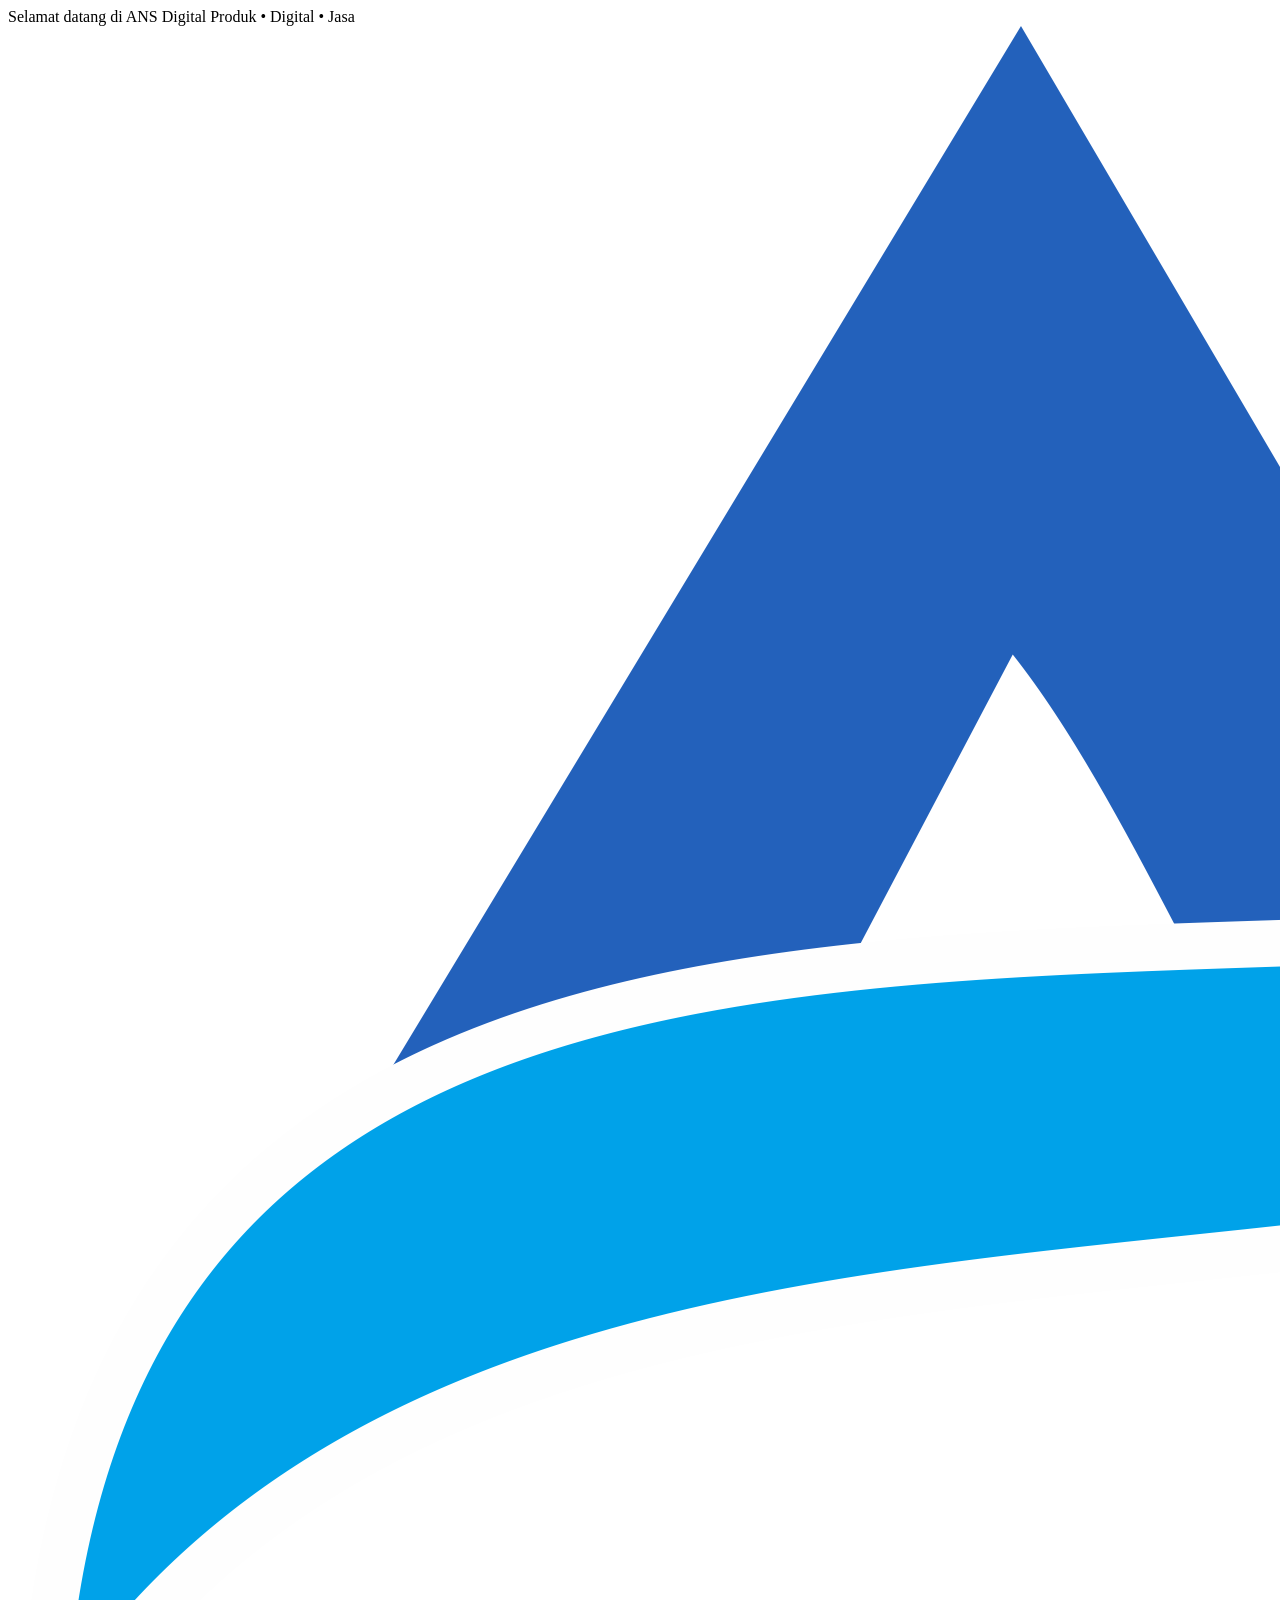
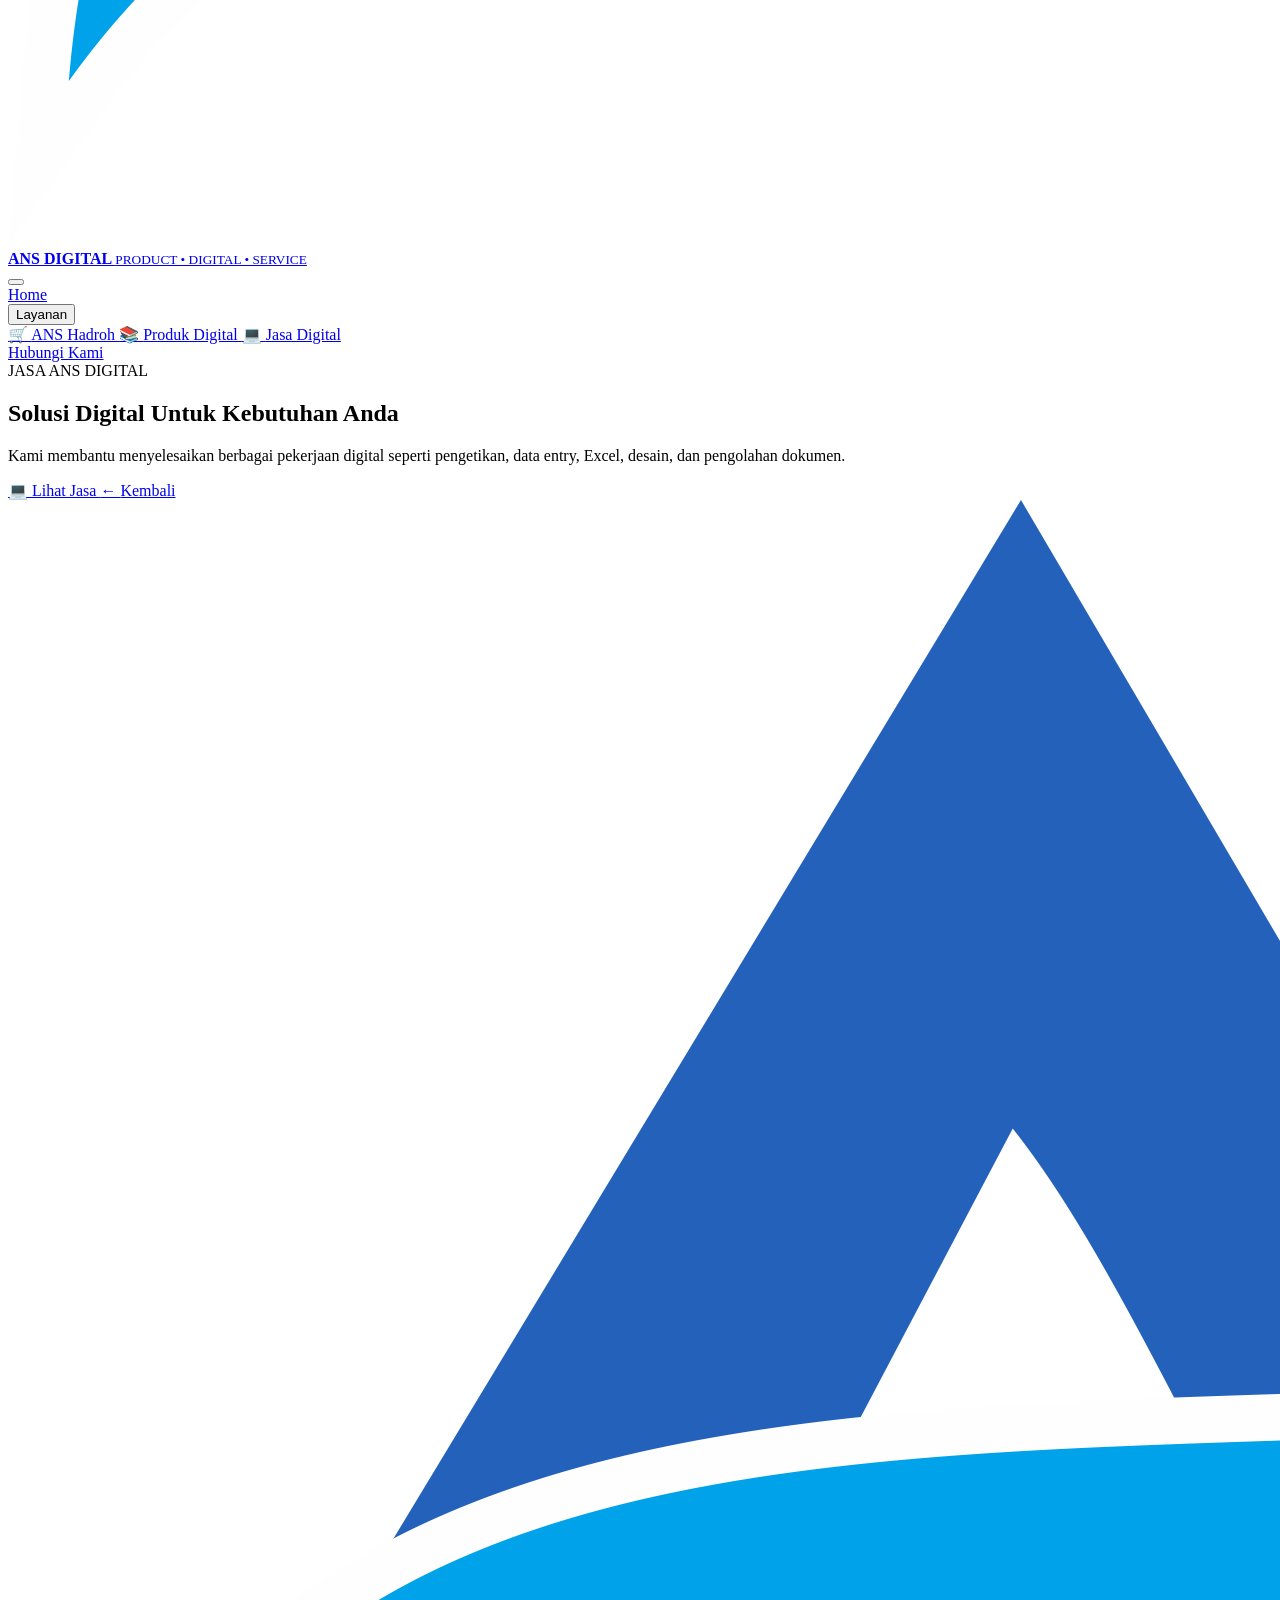
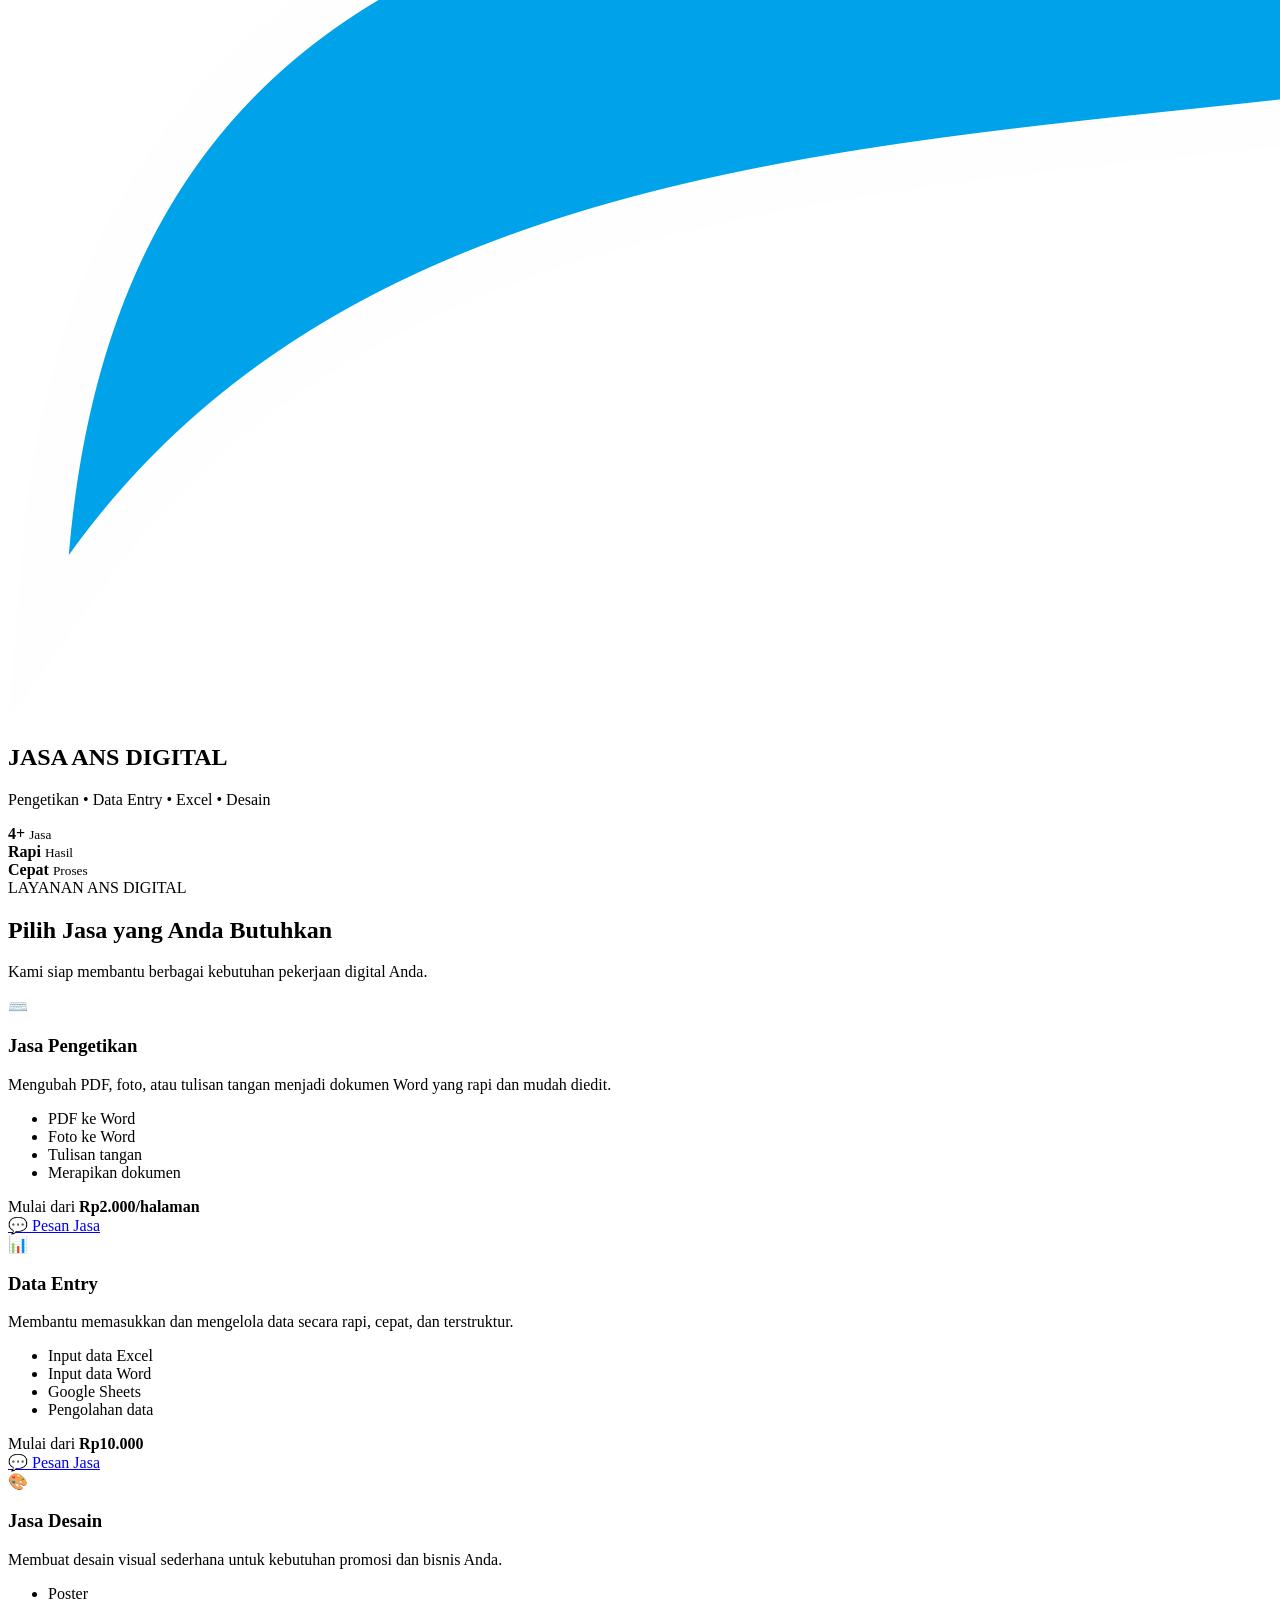
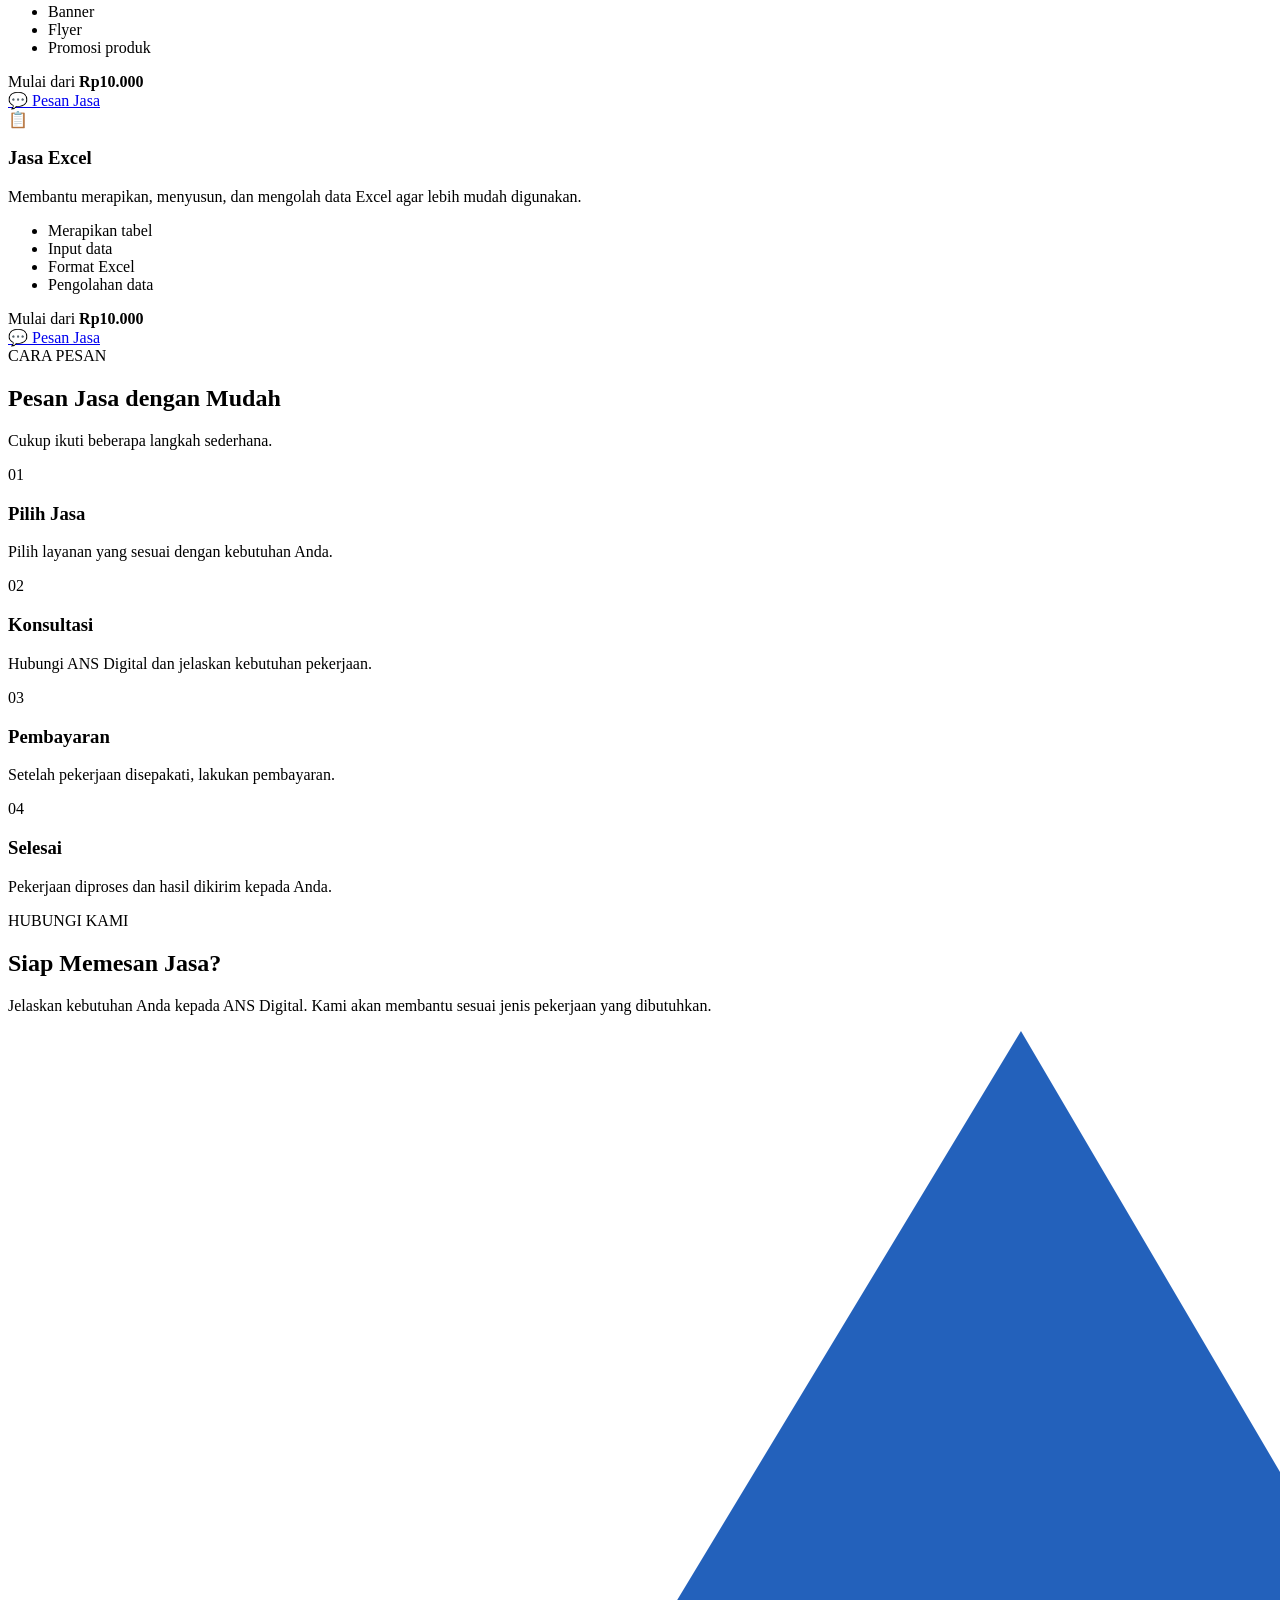
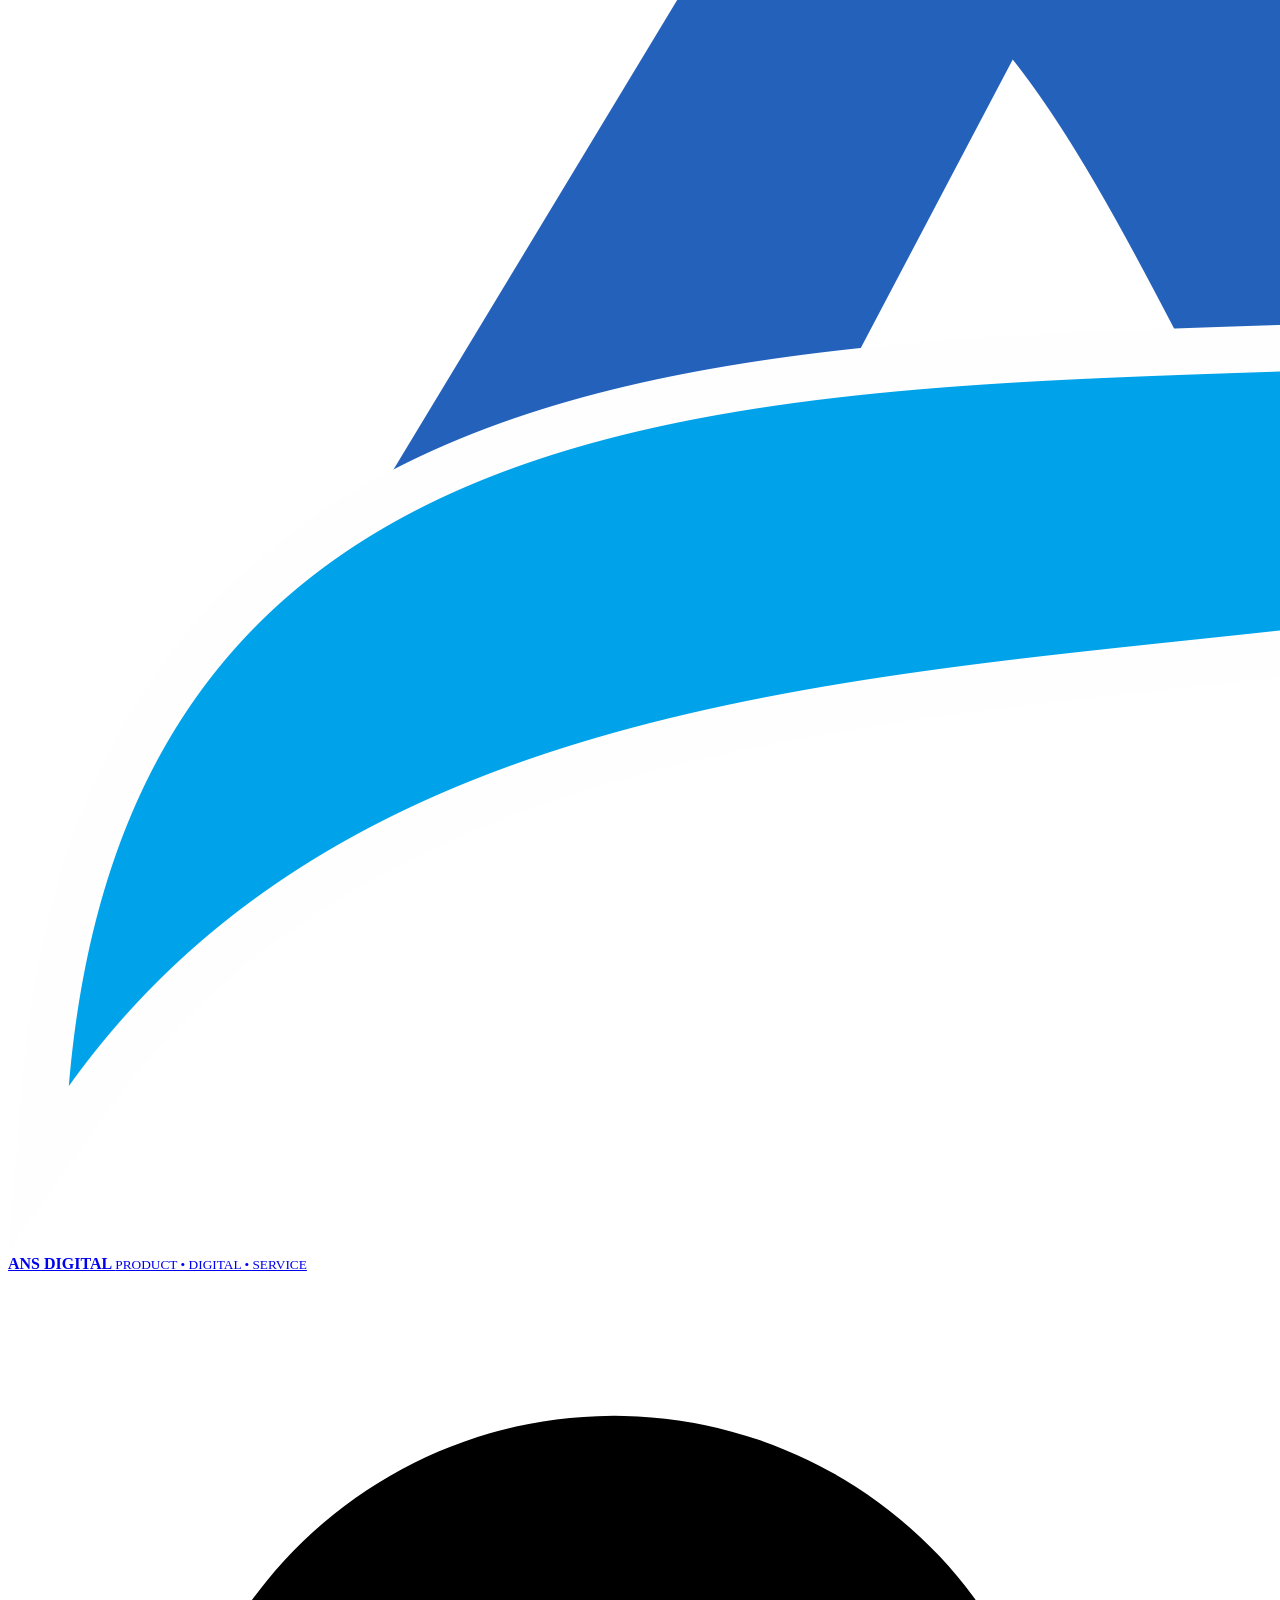
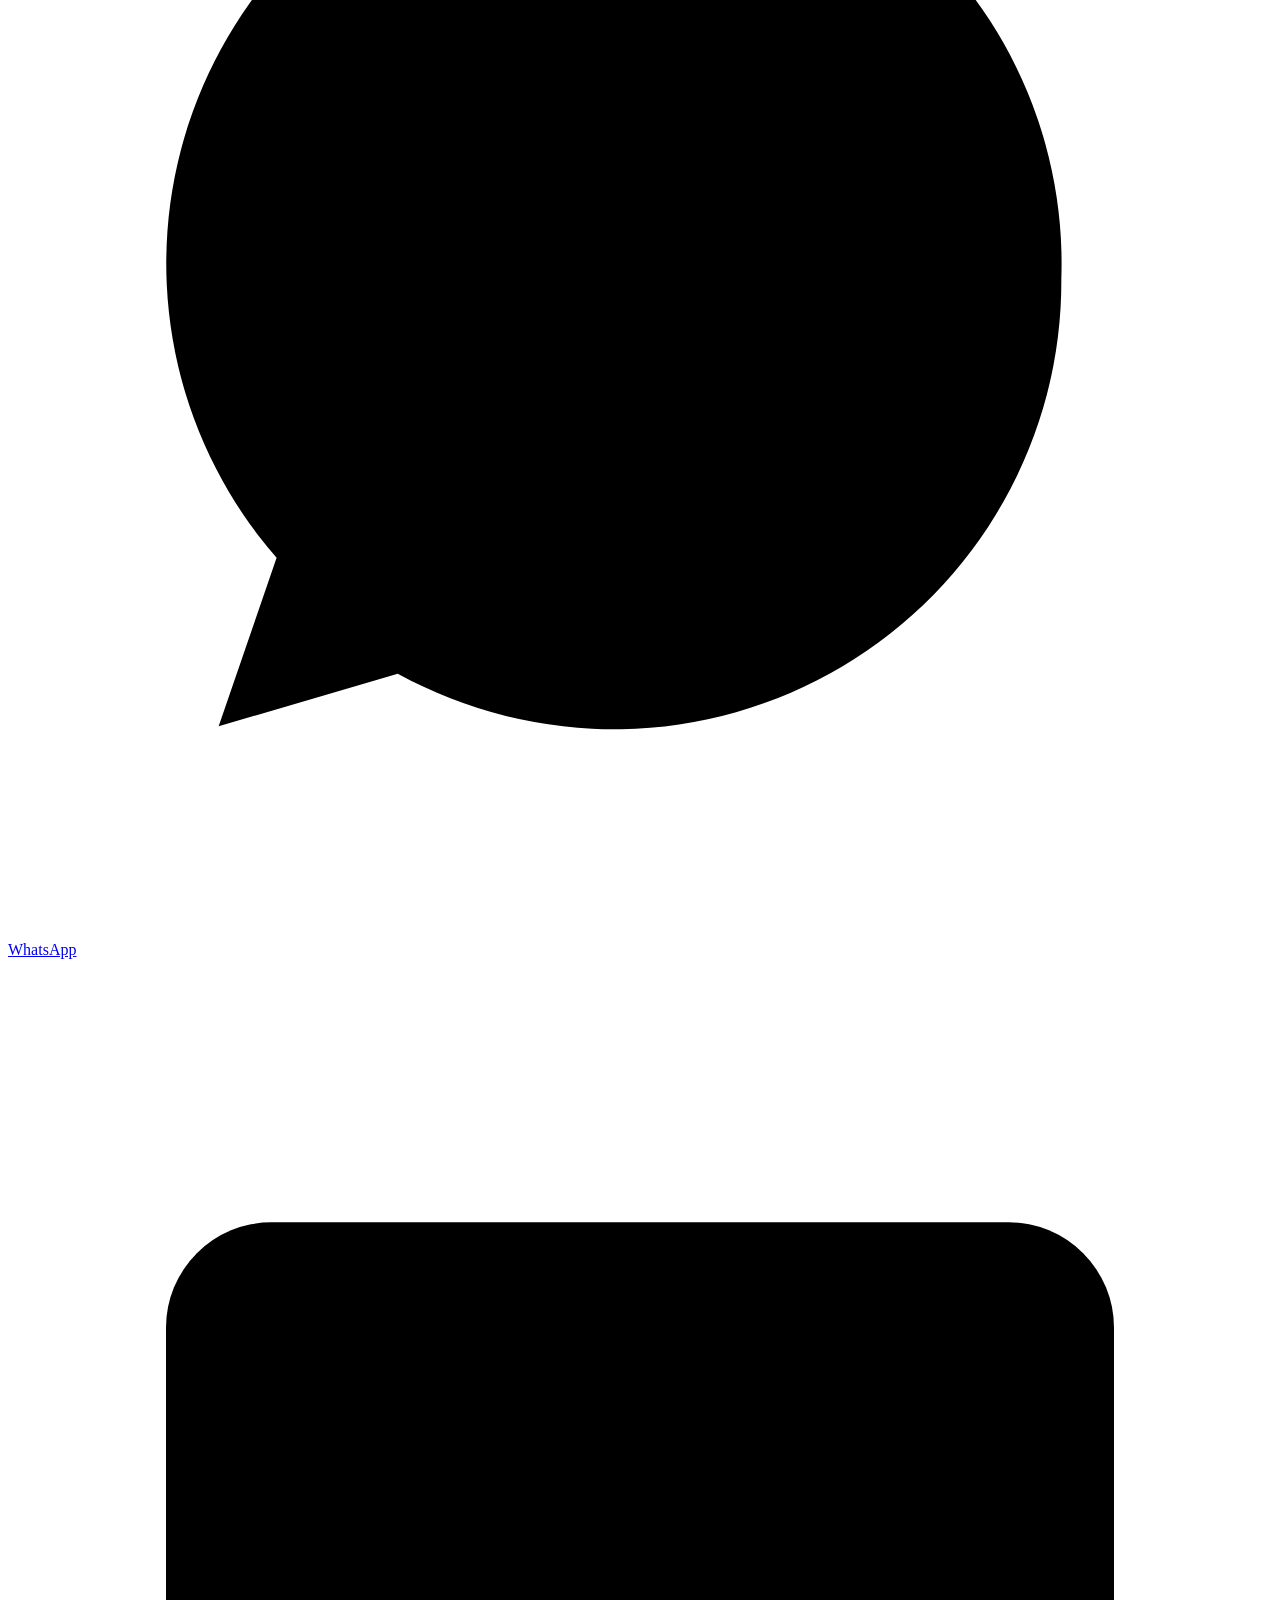
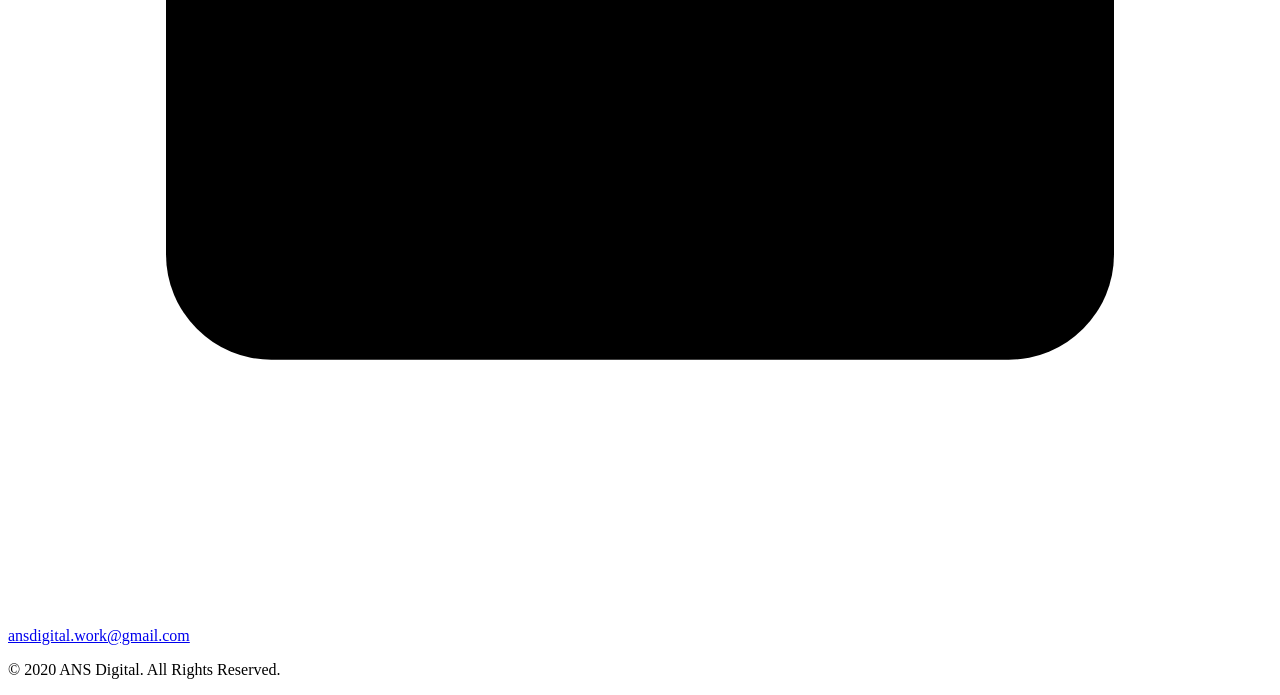
==== Jasa.html @ ac39b4ab "Add files via upload" ====
<!DOCTYPE html>
<html lang="id">

<head>
    <!-- =====================================================
         BASIC META
    ====================================================== -->

    <meta charset="UTF-8">

    <meta
        name="viewport"
        content="width=device-width, initial-scale=1.0"
    >

    <meta
        name="description"
        content="Jasa ANS Digital menyediakan jasa pengetikan, data entry, desain, Excel, dan pengolahan dokumen."
    >

    <meta
        name="theme-color"
        content="#123B63"
    >

    <title>Jasa ANS Digital | Pengetikan, Excel &amp; Data Entry</title>


    <!-- =====================================================
         STYLESHEET
    ====================================================== -->

    <link
        rel="stylesheet"
        href="style.css"
    >
</head>


<body>

    <!-- =====================================================
         TOP BAR
    ====================================================== -->

    <div class="top-bar">
        <div class="container top-bar-inner">

            <span>
                Selamat datang di ANS Digital
            </span>

            <span>
                Produk • Digital • Jasa
            </span>

        </div>
    </div>


    <!-- =====================================================
         HEADER
    ====================================================== -->

    <header class="header">

        <div class="container navbar">

            <!-- LOGO -->

            <a
                href="index.html"
                class="logo"
                aria-label="ANS Digital - Beranda"
            >

                <div class="logo-box">
                    <img
                        src="image/logo/Logo.png"
                        alt="Logo ANS Digital"
                    >
                </div>

                <div class="logo-text">

                    <strong>
                        ANS DIGITAL
                    </strong>

                    <small>
                        PRODUCT • DIGITAL • SERVICE
                    </small>

                </div>

            </a>


            <!-- MOBILE MENU -->

            <button
                type="button"
                class="menu-toggle"
                id="menuToggle"
                aria-label="Buka menu navigasi"
                aria-expanded="false"
                aria-controls="mainMenu"
            >

                <span></span>
                <span></span>
                <span></span>

            </button>


            <!-- NAVIGATION -->

            <nav
                class="menu"
                id="mainMenu"
                aria-label="Navigasi utama"
            >

                <!-- HOME -->

                <a
                    href="index.html"
                    class="menu-link"
                >
                    <span>Home</span>
                </a>


                <!-- LAYANAN -->

                <div class="menu-dropdown">

                    <button
                        type="button"
                        class="menu-dropdown-toggle"
                        aria-expanded="false"
                        aria-haspopup="true"
                    >

                        <span>
                            Layanan
                        </span>

                        <span
                            class="menu-arrow"
                            aria-hidden="true"
                        ></span>

                    </button>


                    <div class="menu-dropdown-list">

                        <!-- ANS HADROH -->

                        <a
                            href="hadroh.html"
                            class="menu-dropdown-item"
                        >

                            <span
                                class="menu-icon"
                                aria-hidden="true"
                            >
                                🛒
                            </span>

                            <span>
                                ANS Hadroh
                            </span>

                        </a>


                        <!-- PRODUK DIGITAL -->

                        <a
                            href="digital.html"
                            class="menu-dropdown-item"
                        >

                            <span
                                class="menu-icon"
                                aria-hidden="true"
                            >
                                📚
                            </span>

                            <span>
                                Produk Digital
                            </span>

                        </a>


                        <!-- JASA DIGITAL -->

                        <a
                            href="jasa.html"
                            class="menu-dropdown-item"
                            aria-current="page"
                        >

                            <span
                                class="menu-icon"
                                aria-hidden="true"
                            >
                                💻
                            </span>

                            <span>
                                Jasa Digital
                            </span>

                        </a>

                    </div>

                </div>


                <!-- HUBUNGI KAMI -->

                <a
                    href="#kontak"
                    class="menu-link"
                >
                    <span>
                        Hubungi Kami
                    </span>
                </a>

            </nav>

        </div>

    </header>


    <!-- =====================================================
         MAIN CONTENT
    ====================================================== -->

    <main>

        <!-- =================================================
             HERO JASA
        ================================================== -->

        <section class="hero">

            <div class="container hero-content">

                <!-- HERO TEXT -->

                <div class="hero-text">

                    <div class="label hero-animate">
                        JASA ANS DIGITAL
                    </div>

                    <h1 class="hero-animate">
                        Solusi Digital
                        <span>
                            Untuk Kebutuhan Anda
                        </span>
                    </h1>

                    <p class="hero-animate">
                        Kami membantu menyelesaikan berbagai
                        pekerjaan digital seperti pengetikan,
                        data entry, Excel, desain, dan
                        pengolahan dokumen.
                    </p>


                    <!-- HERO BUTTON -->

                    <div class="hero-buttons hero-animate">

                        <a
                            href="#jasa"
                            class="btn btn-primary"
                        >
                            <span aria-hidden="true">
                                💻
                            </span>

                            Lihat Jasa
                        </a>


                        <a
                            href="index.html"
                            class="btn btn-outline"
                        >
                            <span aria-hidden="true">
                                ←
                            </span>

                            Kembali
                        </a>

                    </div>

                </div>


                <!-- HERO CARD -->

                <div
                    class="hero-card hero-card-animate"
                    aria-label="Jasa ANS Digital"
                >

                    <div class="hero-card-inner">

                        <div class="hero-logo">

                            <img
                                src="image/logo/Logo.png"
                                alt="Logo ANS Digital"
                            >

                        </div>

                        <h2>
                            JASA ANS DIGITAL
                        </h2>

                        <p>
                            Pengetikan • Data Entry • Excel • Desain
                        </p>


                        <div class="hero-mini">

                            <div>
                                <strong>
                                    4+
                                </strong>

                                <small>
                                    Jasa
                                </small>
                            </div>


                            <div>
                                <strong>
                                    Rapi
                                </strong>

                                <small>
                                    Hasil
                                </small>
                            </div>


                            <div>
                                <strong>
                                    Cepat
                                </strong>

                                <small>
                                    Proses
                                </small>
                            </div>

                        </div>

                    </div>

                </div>

            </div>

        </section>


        <!-- =================================================
             DAFTAR JASA
        ================================================== -->

        <section
            class="section gray-section"
            id="jasa"
            aria-labelledby="jasa-title"
        >

            <div class="container">

                <div class="section-title">

                    <span>
                        LAYANAN ANS DIGITAL
                    </span>

                    <h2 id="jasa-title">
                        Pilih Jasa yang Anda Butuhkan
                    </h2>

                    <p>
                        Kami siap membantu berbagai kebutuhan
                        pekerjaan digital Anda.
                    </p>

                </div>


                <div class="service-grid">

                    <!-- =================================================
                         JASA PENGETIKAN
                    ================================================== -->

                    <article class="service-card">

                        <div
                            class="service-icon"
                            aria-hidden="true"
                        >
                            ⌨️
                        </div>

                        <h3>
                            Jasa Pengetikan
                        </h3>

                        <p>
                            Mengubah PDF, foto, atau tulisan tangan
                            menjadi dokumen Word yang rapi dan mudah
                            diedit.
                        </p>

                        <ul class="service-features">

                            <li>
                                PDF ke Word
                            </li>

                            <li>
                                Foto ke Word
                            </li>

                            <li>
                                Tulisan tangan
                            </li>

                            <li>
                                Merapikan dokumen
                            </li>

                        </ul>

                        <div class="service-price">

                            <span>
                                Mulai dari
                            </span>

                            <strong>
                                Rp2.000/halaman
                            </strong>

                        </div>

                        <a
                            href="#kontak"
                            class="service-button"
                        >
                            <span aria-hidden="true">
                                💬
                            </span>

                            Pesan Jasa
                        </a>

                    </article>


                    <!-- =================================================
                         DATA ENTRY
                    ================================================== -->

                    <article class="service-card">

                        <div
                            class="service-icon"
                            aria-hidden="true"
                        >
                            📊
                        </div>

                        <h3>
                            Data Entry
                        </h3>

                        <p>
                            Membantu memasukkan dan mengelola
                            data secara rapi, cepat, dan terstruktur.
                        </p>

                        <ul class="service-features">

                            <li>
                                Input data Excel
                            </li>

                            <li>
                                Input data Word
                            </li>

                            <li>
                                Google Sheets
                            </li>

                            <li>
                                Pengolahan data
                            </li>

                        </ul>

                        <div class="service-price">

                            <span>
                                Mulai dari
                            </span>

                            <strong>
                                Rp10.000
                            </strong>

                        </div>

                        <a
                            href="#kontak"
                            class="service-button"
                        >
                            <span aria-hidden="true">
                                💬
                            </span>

                            Pesan Jasa
                        </a>

                    </article>


                    <!-- =================================================
                         JASA DESAIN
                    ================================================== -->

                    <article class="service-card">

                        <div
                            class="service-icon"
                            aria-hidden="true"
                        >
                            🎨
                        </div>

                        <h3>
                            Jasa Desain
                        </h3>

                        <p>
                            Membuat desain visual sederhana untuk
                            kebutuhan promosi dan bisnis Anda.
                        </p>

                        <ul class="service-features">

                            <li>
                                Poster
                            </li>

                            <li>
                                Banner
                            </li>

                            <li>
                                Flyer
                            </li>

                            <li>
                                Promosi produk
                            </li>

                        </ul>

                        <div class="service-price">

                            <span>
                                Mulai dari
                            </span>

                            <strong>
                                Rp10.000
                            </strong>

                        </div>

                        <a
                            href="#kontak"
                            class="service-button"
                        >
                            <span aria-hidden="true">
                                💬
                            </span>

                            Pesan Jasa
                        </a>

                    </article>


                    <!-- =================================================
                         JASA EXCEL
                    ================================================== -->

                    <article class="service-card">

                        <div
                            class="service-icon"
                            aria-hidden="true"
                        >
                            📋
                        </div>

                        <h3>
                            Jasa Excel
                        </h3>

                        <p>
                            Membantu merapikan, menyusun, dan
                            mengolah data Excel agar lebih mudah
                            digunakan.
                        </p>

                        <ul class="service-features">

                            <li>
                                Merapikan tabel
                            </li>

                            <li>
                                Input data
                            </li>

                            <li>
                                Format Excel
                            </li>

                            <li>
                                Pengolahan data
                            </li>

                        </ul>

                        <div class="service-price">

                            <span>
                                Mulai dari
                            </span>

                            <strong>
                                Rp10.000
                            </strong>

                        </div>

                        <a
                            href="#kontak"
                            class="service-button"
                        >
                            <span aria-hidden="true">
                                💬
                            </span>

                            Pesan Jasa
                        </a>

                    </article>

                </div>

            </div>

        </section>


        <!-- =================================================
             CARA PEMESANAN
        ================================================== -->

        <section
            class="section"
            id="cara-pesan"
            aria-labelledby="cara-pesan-title"
        >

            <div class="container">

                <div class="section-title">

                    <span>
                        CARA PESAN
                    </span>

                    <h2 id="cara-pesan-title">
                        Pesan Jasa dengan Mudah
                    </h2>

                    <p>
                        Cukup ikuti beberapa langkah sederhana.
                    </p>

                </div>


                <div class="steps">

                    <!-- STEP 01 -->

                    <div class="step">

                        <div class="step-number">
                            01
                        </div>

                        <h3>
                            Pilih Jasa
                        </h3>

                        <p>
                            Pilih layanan yang sesuai
                            dengan kebutuhan Anda.
                        </p>

                    </div>


                    <!-- STEP 02 -->

                    <div class="step">

                        <div class="step-number">
                            02
                        </div>

                        <h3>
                            Konsultasi
                        </h3>

                        <p>
                            Hubungi ANS Digital dan
                            jelaskan kebutuhan pekerjaan.
                        </p>

                    </div>


                    <!-- STEP 03 -->

                    <div class="step">

                        <div class="step-number">
                            03
                        </div>

                        <h3>
                            Pembayaran
                        </h3>

                        <p>
                            Setelah pekerjaan disepakati,
                            lakukan pembayaran.
                        </p>

                    </div>


                    <!-- STEP 04 -->

                    <div class="step">

                        <div class="step-number">
                            04
                        </div>

                        <h3>
                            Selesai
                        </h3>

                        <p>
                            Pekerjaan diproses dan
                            hasil dikirim kepada Anda.
                        </p>

                    </div>

                </div>

            </div>

        </section>


        <!-- =================================================
             KONTAK
        ================================================== -->

        <section
            class="section"
            id="kontak"
            aria-labelledby="kontak-title"
        >

            <div class="container">

                <div class="contact-box">

                    <!-- CONTACT INFO -->

                    <div class="contact-info">

                        <span>
                            HUBUNGI KAMI
                        </span>

                        <h2 id="kontak-title">
                            Siap Memesan Jasa?
                        </h2>

                        <p>
                            Jelaskan kebutuhan Anda kepada
                            ANS Digital. Kami akan membantu
                            sesuai jenis pekerjaan yang dibutuhkan.
                        </p>

                    </div>


                </div>

            </div>

        </section>

    </main>


    <!-- =====================================================
         FOOTER
    ====================================================== -->

    <footer class="footer">

        <div class="container">

            <div class="footer-simple">

                <!-- FOOTER BRAND -->

                <div class="footer-simple-brand">

                    <a
                        href="index.html"
                        class="footer-logo"
                        aria-label="ANS Digital - Beranda"
                    >

                        <span class="footer-logo-image">

                            <img
                                src="image/logo/Logo.png"
                                alt="Logo ANS Digital"
                            >

                        </span>

                        <span class="footer-logo-text">

                            <strong>
                                ANS DIGITAL
                            </strong>

                            <small>
                                PRODUCT • DIGITAL • SERVICE
                            </small>

                        </span>

                    </a>

                </div>


                <!-- FOOTER CONTACT -->

                <div class="footer-simple-contact">

                    <a
                        href="https://wa.me/6289504662800"
                        class="footer-contact-item"
                        target="_blank"
                        rel="noopener noreferrer"
                    >

                        <span
                            class="footer-contact-icon"
                            aria-hidden="true"
                        >

                            <svg
                                viewBox="0 0 24 24"
                                xmlns="http://www.w3.org/2000/svg"
                                focusable="false"
                            >

                                <path
                                    d="M20 11.5A8.5 8.5 0 0 1 7.4 19L4 20l1.1-3.2A8.5 8.5 0 1 1 20 11.5Z"
                                />

                                <path
                                    d="M8.5 8.5c.3-.5.7-.5 1-.1l1 1.3c.2.3.2.6 0 .9l-.5.6c.7 1.2 1.7 2.2 2.9 2.9l.6-.5c.3-.2.6-.2.9 0l1.3 1c.4.3.4.7-.1 1-.6.4-1.4.5-2.1.2-2.7-1.1-4.8-3.2-5.9-5.9-.3-.7-.2-1.5.2-2.1Z"
                                />

                            </svg>

                        </span>

                        <span>
                            WhatsApp
                        </span>

                    </a>


                    <a
                        href="mailto:ansdigital.work@gmail.com"
                        class="footer-contact-item"
                    >

                        <span
                            class="footer-contact-icon"
                            aria-hidden="true"
                        >

                            <svg
                                viewBox="0 0 24 24"
                                xmlns="http://www.w3.org/2000/svg"
                                focusable="false"
                            >

                                <rect
                                    x="3"
                                    y="5"
                                    width="18"
                                    height="14"
                                    rx="2"
                                />

                                <path
                                    d="M3 7L12 13L21 7"
                                />

                            </svg>

                        </span>

                        <span>
                            ansdigital.work@gmail.com
                        </span>

                    </a>

                </div>

            </div>


            <!-- FOOTER BOTTOM -->

            <div class="footer-bottom">

                <div class="footer-bottom-inner">

                    <p class="footer-copyright">
                        © 2020 ANS Digital. All Rights Reserved.
                    </p>

                </div>

            </div>

        </div>

    </footer>


    <!-- =====================================================
         JAVASCRIPT
    ====================================================== -->

    <script
        src="javascript/script.js"
        defer
    ></script>

</body>

</html>
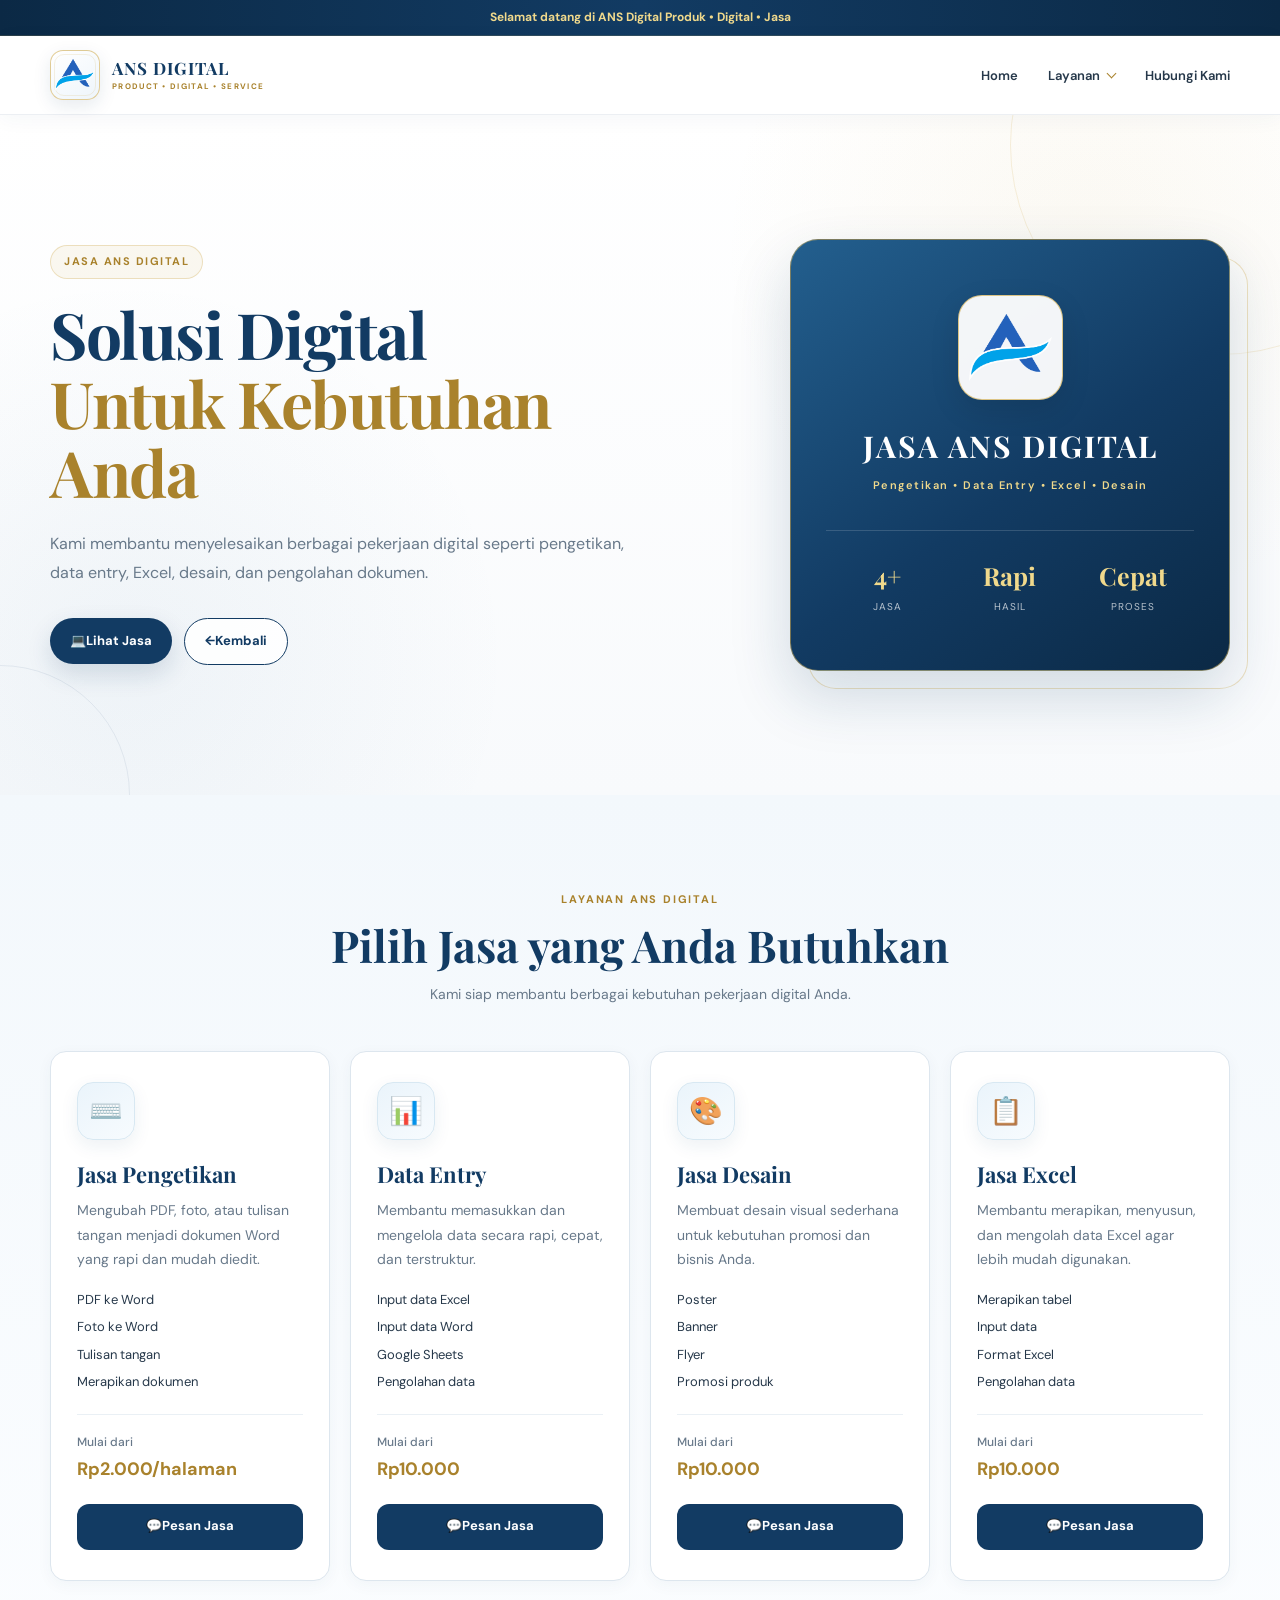
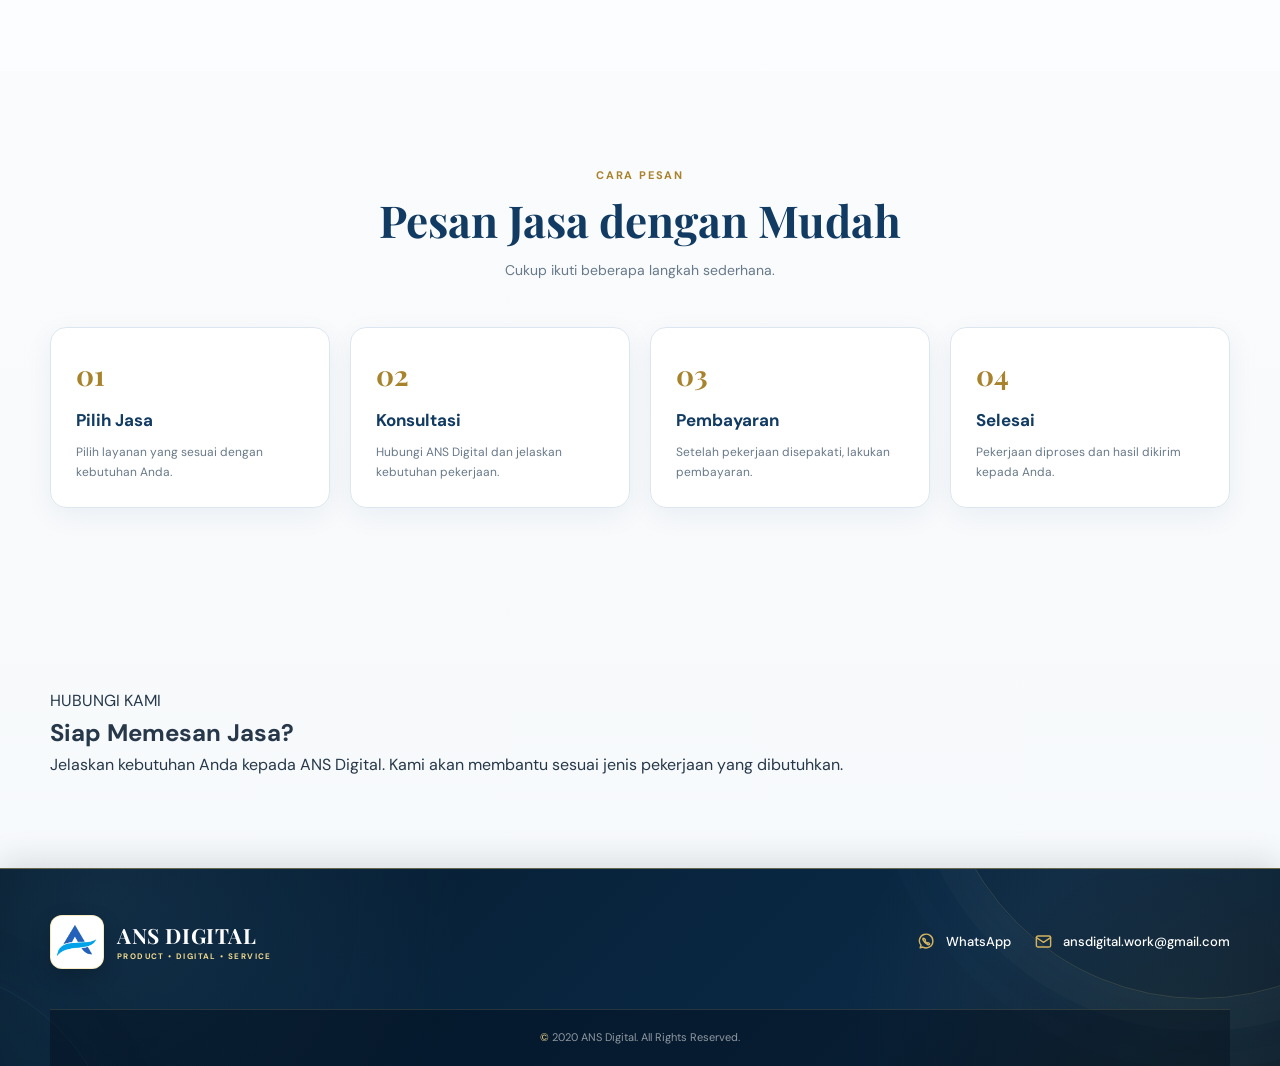
==== commit 4221cb6a: "Update Jasa.html" ====
--- a/Jasa.html
+++ b/Jasa.html
@@ -202,7 +202,7 @@
                         <!-- JASA DIGITAL -->
 
                         <a
-                            href="jasa.html"
+                            href="Jasa.html"
                             class="menu-dropdown-item"
                             aria-current="page"
                         >
--- a/style.css
+++ b/style.css
@@ -0,0 +1,7808 @@
+/* =========================================================
+   ANS DIGITAL
+   PROFESSIONAL BRIGHT PREMIUM
+   WHITE • SOFT BLUE • NAVY • CHAMPAGNE GOLD
+   ========================================================= */
+
+/* =========================================================
+   01. GOOGLE FONT
+   ========================================================= */
+
+@import url("https://fonts.googleapis.com/css2?family=DM+Sans:wght@400;500;600;700&family=Playfair+Display:wght@500;600;700&display=swap");
+
+/* =========================================================
+   02. ROOT / VARIABLES
+   ========================================================= */
+
+:root {
+    /* =====================================================
+       ANS DIGITAL
+       PROFESSIONAL BRIGHT PREMIUM
+       ===================================================== */
+
+    /* PRIMARY */
+    --primary: #123B63;
+    --primary-dark: #0B2945;
+    --primary-light: #2B6A9B;
+
+    /* CHAMPAGNE GOLD */
+    --gold: #D4B35F;
+    --gold-light: #F0D98C;
+    --gold-dark: #A9822C;
+
+    /* TEXT */
+    --text: #26384A;
+    --text-dark: #172B3F;
+    --muted: #68798A;
+
+    /* BASIC */
+    --white: #FFFFFF;
+
+    /* BACKGROUND */
+    --background: #F8FAFC;
+    --background-soft: #F2F6FA;
+    --background-blue: #EAF2F8;
+
+    /* BORDER */
+    --border: #DDE6EE;
+    --border-light: #EAF0F5;
+
+    /* STATUS */
+    --success: #287A59;
+
+    /* SHADOW */
+    --shadow:
+        0 8px 28px rgba(18, 59, 99, 0.06);
+
+    --shadow-hover:
+        0 16px 40px rgba(18, 59, 99, 0.11);
+
+    --shadow-soft:
+        0 4px 16px rgba(18, 59, 99, 0.045);
+
+    /* RADIUS */
+    --radius: 16px;
+
+    /* CONTAINER */
+    --container: 1180px;
+}
+
+/* =========================================================
+   03. RESET / GLOBAL
+   ========================================================= */
+
+*,
+*::before,
+*::after {
+    margin: 0;
+    padding: 0;
+    box-sizing: border-box;
+}
+
+/* =========================================================
+   HTML
+   ========================================================= */
+
+html {
+    scroll-behavior: smooth;
+    scroll-padding-top: 90px;
+}
+
+/* =========================================================
+   BODY
+   PROFESSIONAL BRIGHT BACKGROUND
+   ========================================================= */
+
+body {
+    min-height: 100vh;
+
+    overflow-x: hidden;
+
+    font-family:
+        "DM Sans",
+        Arial,
+        sans-serif;
+
+    line-height: 1.6;
+
+    color: var(--text);
+
+    background:
+        radial-gradient(
+            circle at 0% 0%,
+            rgba(43, 106, 155, 0.045),
+            transparent 30%
+        ),
+
+        linear-gradient(
+            180deg,
+            #FFFFFF 0%,
+            #FBFCFD 45%,
+            #F6F9FB 100%
+        );
+
+    -webkit-font-smoothing: antialiased;
+
+    text-rendering: optimizeLegibility;
+}
+
+/* =========================================================
+   POPUP STATE
+   ========================================================= */
+
+body.popup-open,
+body.hadroh-popup-open {
+    overflow: hidden;
+}
+
+/* =========================================================
+   IMAGE
+   ========================================================= */
+
+img {
+    display: block;
+
+    max-width: 100%;
+
+    height: auto;
+}
+
+/* =========================================================
+   LINK
+   ========================================================= */
+
+a {
+    color: inherit;
+
+    text-decoration: none;
+}
+
+/* =========================================================
+   FORM
+   ========================================================= */
+
+button,
+input,
+textarea,
+select {
+    font: inherit;
+}
+
+/* =========================================================
+   BUTTON
+   ========================================================= */
+
+button {
+    border: 0;
+
+    cursor: pointer;
+}
+
+/* =========================================================
+   CONTAINER
+   ========================================================= */
+
+.container {
+    width: min(
+        var(--container),
+        calc(100% - 40px)
+    );
+
+    margin-inline: auto;
+}
+
+/* =========================================================
+   04. TOP BAR
+   PROFESSIONAL NAVY
+   ========================================================= */
+
+.top-bar {
+    min-height: 36px;
+
+    padding:
+        7px 20px;
+
+    display: flex;
+
+    align-items: center;
+
+    justify-content: center;
+
+    gap: 10px;
+
+    background:
+        linear-gradient(
+            90deg,
+            #0B2945 0%,
+            #123B63 50%,
+            #0B2945 100%
+        );
+
+    color:
+        rgba(
+            255,
+            255,
+            255,
+            0.92
+        );
+
+    font-size: 12px;
+
+    font-weight: 500;
+
+    line-height: 1.4;
+
+    text-align: center;
+
+    border-bottom:
+        1px solid
+        rgba(
+            212,
+            179,
+            95,
+            0.16
+        );
+}
+
+/* =========================================================
+   TOP BAR ACCENT
+   ========================================================= */
+
+.top-bar span {
+    color: var(--gold-light);
+
+    font-weight: 700;
+}
+
+/* =========================================================
+   05. HEADER / NAVBAR
+   ========================================================= */
+
+.header {
+    position: sticky;
+
+    top: 0;
+
+    z-index: 9000;
+
+    width: 100%;
+
+    background:
+        rgba(
+            255,
+            255,
+            255,
+            0.96
+        );
+
+    border-bottom:
+        1px solid
+        rgba(
+            18,
+            59,
+            99,
+            0.08
+        );
+
+    backdrop-filter:
+        blur(16px);
+
+    -webkit-backdrop-filter:
+        blur(16px);
+
+    box-shadow:
+        0 4px 20px
+        rgba(
+            18,
+            59,
+            99,
+            0.045
+        );
+}
+
+/* =========================================================
+   NAVBAR
+   ========================================================= */
+
+.navbar {
+    min-height: 78px;
+
+    display: flex;
+
+    align-items: center;
+
+    justify-content: space-between;
+
+    gap: 30px;
+}
+
+/* =========================================================
+   HEADER HOVER / FOCUS
+   ========================================================= */
+
+.header a,
+.header button {
+    -webkit-tap-highlight-color: transparent;
+}
+
+/* =========================================================
+   ACCESSIBILITY
+   ========================================================= */
+
+:focus-visible {
+    outline:
+        2px solid
+        var(--gold);
+
+    outline-offset: 3px;
+}
+
+/* =========================================================
+   SELECTION
+   ========================================================= */
+
+::selection {
+    background:
+        rgba(
+            212,
+            179,
+            95,
+            0.25
+        );
+
+    color: var(--primary-dark);
+}
+
+/* =========================================================
+   SCROLLBAR
+   ========================================================= */
+
+::-webkit-scrollbar {
+    width: 8px;
+}
+
+::-webkit-scrollbar-track {
+    background: #F3F6F8;
+}
+
+::-webkit-scrollbar-thumb {
+    background: #B8C7D3;
+
+    border-radius: 999px;
+}
+
+::-webkit-scrollbar-thumb:hover {
+    background: var(--primary-light);
+}
+
+/* =========================================================
+   RESPONSIVE
+   ========================================================= */
+
+@media (max-width: 768px) {
+
+    .container {
+        width: min(
+            var(--container),
+            calc(100% - 30px)
+        );
+    }
+
+    .navbar {
+        min-height: 70px;
+
+        gap: 18px;
+    }
+
+    .top-bar {
+        min-height: 34px;
+
+        padding:
+            6px 15px;
+
+        font-size: 11px;
+    }
+}
+
+@media (max-width: 480px) {
+
+    .container {
+        width: calc(100% - 24px);
+    }
+
+    .navbar {
+        min-height: 64px;
+    }
+
+    .top-bar {
+        padding:
+            6px 12px;
+
+        font-size: 10.5px;
+    }
+}
+
+/* =========================================================
+   06. LOGO
+   ========================================================= */
+
+.logo {
+    min-width: 0;
+
+    display: flex;
+    align-items: center;
+
+    gap: 12px;
+
+    flex-shrink: 1;
+}
+
+.logo-box {
+    position: relative;
+
+    width: 50px;
+    height: 50px;
+    min-width: 50px;
+    flex: 0 0 50px;
+
+    display: flex;
+    align-items: center;
+    justify-content: center;
+
+    overflow: hidden;
+
+    border:
+        1px solid rgba(212, 179, 95, 0.65);
+
+    border-radius: 13px;
+
+    background:
+        linear-gradient(
+            145deg,
+            #FFFFFF,
+            #EEF5FB
+        );
+
+    box-shadow:
+        0 6px 18px rgba(18, 59, 99, 0.10);
+}
+
+.logo-box::before {
+    content: "";
+
+    position: absolute;
+    inset: 3px;
+
+    border:
+        1px solid rgba(212, 179, 95, 0.18);
+
+    border-radius: 10px;
+
+    pointer-events: none;
+}
+
+.logo-box img {
+    position: relative;
+    z-index: 1;
+
+    width: 100%;
+    height: 100%;
+
+    padding: 4px;
+
+    object-fit: contain;
+}
+
+.logo-text {
+    min-width: 0;
+
+    display: flex;
+    flex-direction: column;
+
+    line-height: 1.1;
+}
+
+.logo-text strong {
+    display: block;
+
+    color: var(--primary);
+
+    font-family: "Playfair Display", serif;
+
+    font-size: 17px;
+    font-weight: 700;
+
+    letter-spacing: 1px;
+
+    white-space: nowrap;
+}
+
+.logo-text small {
+    display: block;
+
+    margin-top: 4px;
+
+    color: var(--gold-dark);
+
+    font-size: 8px;
+    font-weight: 700;
+
+    letter-spacing: 1.3px;
+
+    white-space: nowrap;
+}
+
+/* =========================================================
+   07. MAIN MENU
+   HOME • LAYANAN • HUBUNGI KAMI
+   PROFESSIONAL PREMIUM NAVIGATION
+   ========================================================= */
+
+.menu {
+    display: flex;
+    align-items: center;
+
+    gap: 30px;
+
+    margin-left: auto;
+}
+
+/* =========================================================
+   MENU LINK UTAMA
+   ========================================================= */
+
+.menu > a {
+    position: relative;
+
+    display: inline-flex;
+    align-items: center;
+
+    min-height: 42px;
+
+    padding: 8px 0;
+
+    color: var(--text);
+
+    font-size: 13px;
+    font-weight: 600;
+
+    line-height: 1;
+
+    text-decoration: none;
+
+    white-space: nowrap;
+
+    transition:
+        color 0.25s ease;
+}
+
+/* =========================================================
+   GARIS EMAS MENU UTAMA
+   ========================================================= */
+
+.menu > a::after {
+    content: "";
+
+    position: absolute;
+
+    left: 0;
+    bottom: 2px;
+
+    width: 0;
+    height: 2px;
+
+    border-radius: 999px;
+
+    background:
+        linear-gradient(
+            90deg,
+            var(--gold-dark),
+            var(--gold)
+        );
+
+    transition:
+        width 0.3s ease;
+}
+
+.menu > a:hover {
+    color: var(--primary);
+}
+
+.menu > a:hover::after {
+    width: 100%;
+}
+
+/* =========================================================
+   07. MAIN MENU / NAVIGATION
+   PROFESSIONAL • BRIGHT • PREMIUM
+   ========================================================= */
+
+/* =========================================================
+   MENU UTAMA
+   ========================================================= */
+
+.menu {
+    display: flex;
+    align-items: center;
+
+    gap: 30px;
+
+    margin-left: auto;
+}
+
+/* =========================================================
+   LINK MENU UTAMA
+   HOME • HUBUNGI KAMI
+   ========================================================= */
+
+.menu > a {
+    position: relative;
+
+    display: inline-flex;
+    align-items: center;
+
+    min-height: 42px;
+
+    padding: 8px 0;
+
+    color: var(--text);
+
+    font-size: 13px;
+    font-weight: 600;
+
+    line-height: 1;
+
+    white-space: nowrap;
+
+    text-decoration: none;
+
+    transition:
+        color 0.25s ease;
+}
+
+/* GARIS BAWAH */
+
+.menu > a::after {
+    content: "";
+
+    position: absolute;
+
+    left: 0;
+    bottom: 2px;
+
+    width: 0;
+    height: 2px;
+
+    border-radius: 999px;
+
+    background:
+        linear-gradient(
+            90deg,
+            var(--gold-dark),
+            var(--gold)
+        );
+
+    transition:
+        width 0.3s ease;
+}
+
+/* HOVER */
+
+.menu > a:hover {
+    color: var(--primary);
+}
+
+.menu > a:hover::after {
+    width: 100%;
+}
+
+/* =========================================================
+   DROPDOWN LAYANAN
+   ANS DIGITAL — PROFESSIONAL BRIGHT PREMIUM
+   ========================================================= */
+
+/* =========================================================
+   01. CONTAINER DROPDOWN
+   ========================================================= */
+
+.menu-dropdown {
+    position: relative;
+
+    display: flex;
+    align-items: center;
+
+    height: 100%;
+
+    z-index: 10000;
+}
+
+/* =========================================================
+   02. TOMBOL LAYANAN
+   ========================================================= */
+
+.menu-dropdown-toggle {
+    position: relative;
+
+    display: inline-flex;
+    align-items: center;
+    justify-content: center;
+
+    gap: 8px;
+
+    min-height: 42px;
+
+    padding: 8px 0;
+
+    border: 0;
+    outline: none;
+
+    background: transparent;
+
+    color: var(--text);
+
+    font-family: inherit;
+    font-size: 13px;
+    font-weight: 600;
+
+    line-height: 1;
+
+    white-space: nowrap;
+
+    cursor: pointer;
+
+    -webkit-appearance: none;
+    appearance: none;
+
+    transition:
+        color 0.25s ease;
+}
+
+/* =========================================================
+   03. HOVER TOMBOL
+   ========================================================= */
+
+.menu-dropdown-toggle:hover {
+    color: var(--primary);
+}
+
+/* =========================================================
+   04. GARIS BAWAH EMAS
+   ========================================================= */
+
+.menu-dropdown-toggle::after {
+    content: "";
+
+    position: absolute;
+
+    left: 0;
+    bottom: 2px;
+
+    width: 0;
+    height: 2px;
+
+    border-radius: 999px;
+
+    background: linear-gradient(
+        90deg,
+        var(--gold-dark),
+        var(--gold)
+    );
+
+    transition:
+        width 0.3s ease;
+}
+
+/* Aktif / hover */
+
+.menu-dropdown:hover .menu-dropdown-toggle::after,
+.menu-dropdown.active .menu-dropdown-toggle::after {
+    width: 100%;
+}
+
+/* =========================================================
+   05. CHEVRON / PANAH
+   ========================================================= */
+
+.menu-arrow {
+    display: inline-block;
+
+    width: 7px;
+    height: 7px;
+
+    flex: 0 0 7px;
+
+    margin-top: -3px;
+
+    border-right: 1.6px solid currentColor;
+    border-bottom: 1.6px solid currentColor;
+
+    color: var(--gold-dark);
+
+    transform: rotate(45deg);
+    transform-origin: center;
+
+    transition:
+        transform 0.25s ease,
+        color 0.25s ease,
+        margin-top 0.25s ease;
+}
+
+/* Hover */
+
+.menu-dropdown:hover .menu-arrow {
+    color: var(--primary);
+}
+
+/* Aktif */
+
+.menu-dropdown.active .menu-arrow {
+    margin-top: 3px;
+
+    color: var(--primary);
+
+    transform: rotate(225deg);
+}
+
+/* =========================================================
+   06. DROPDOWN BOX
+   ========================================================= */
+
+.menu-dropdown-list {
+    position: absolute;
+
+    /*
+       Jarak dibuat sangat kecil agar
+       mouse mudah berpindah dari tombol
+       ke dropdown.
+    */
+    top: calc(100% + 2px);
+
+    left: 50%;
+
+    width: 230px;
+
+    box-sizing: border-box;
+
+    padding: 9px;
+
+    background: rgba(255, 255, 255, 0.98);
+
+    border: 1px solid var(--border);
+
+    border-radius: 15px;
+
+    box-shadow:
+        0 18px 45px rgba(18, 59, 99, 0.14);
+
+    opacity: 0;
+    visibility: hidden;
+
+    pointer-events: none;
+
+    transform:
+        translateX(-50%)
+        translateY(-6px);
+
+    transition:
+        opacity 0.20s ease,
+        visibility 0.20s ease,
+        transform 0.20s ease;
+
+    z-index: 99999;
+}
+
+/* =========================================================
+   07. AREA PENGHUBUNG
+   =========================================================
+
+   Area transparan di atas dropdown membantu
+   mouse berpindah dari tombol Layanan
+   ke dropdown tanpa membuat hover terputus.
+
+   PENTING:
+   pointer-events harus none agar tidak
+   menghalangi klik item dropdown.
+   ========================================================= */
+
+.menu-dropdown-list::after {
+    content: "";
+
+    position: absolute;
+
+    top: -16px;
+    left: -10px;
+    right: -10px;
+
+    height: 18px;
+
+    background: transparent;
+
+    pointer-events: none;
+}
+
+/* =========================================================
+   08. SEGITIGA / POINTER DROPDOWN
+   ========================================================= */
+
+.menu-dropdown-list::before {
+    content: "";
+
+    position: absolute;
+
+    top: -6px;
+    left: 50%;
+
+    width: 12px;
+    height: 12px;
+
+    box-sizing: border-box;
+
+    background: var(--white);
+
+    border-left: 1px solid var(--border);
+    border-top: 1px solid var(--border);
+
+    transform:
+        translateX(-50%)
+        rotate(45deg);
+
+    z-index: 0;
+
+    pointer-events: none;
+}
+
+/* =========================================================
+   09. DROPDOWN TERBUKA
+   ========================================================= */
+
+.menu-dropdown:hover .menu-dropdown-list,
+.menu-dropdown.active .menu-dropdown-list {
+    opacity: 1;
+
+    visibility: visible;
+
+    pointer-events: auto;
+
+    transform:
+        translateX(-50%)
+        translateY(0);
+}
+
+/* =========================================================
+   10. ITEM DROPDOWN
+   ========================================================= */
+
+.menu-dropdown-list a {
+    position: relative;
+
+    z-index: 2;
+
+    display: flex;
+    align-items: center;
+
+    width: 100%;
+    min-height: 58px;
+
+    box-sizing: border-box;
+
+    gap: 12px;
+
+    padding: 10px 12px;
+
+    border-radius: 10px;
+
+    color: var(--text);
+
+    font-size: 13px;
+    font-weight: 600;
+
+    line-height: 1.3;
+
+    text-decoration: none;
+
+    cursor: pointer;
+
+    pointer-events: auto;
+
+    transition:
+        background-color 0.20s ease,
+        color 0.20s ease,
+        transform 0.20s ease;
+}
+
+/* =========================================================
+   11. ITEM + ITEM
+   ========================================================= */
+
+.menu-dropdown-list a + a {
+    margin-top: 3px;
+}
+
+/* =========================================================
+   12. HILANGKAN GARIS BAWAH LINK
+   ========================================================= */
+
+.menu-dropdown-list a::after {
+    display: none !important;
+}
+
+/* =========================================================
+   13. HOVER ITEM
+   ========================================================= */
+
+.menu-dropdown-list a:hover {
+    background: linear-gradient(
+        135deg,
+        var(--background-blue),
+        #FFFFFF
+    );
+
+    color: var(--primary);
+
+    transform: translateX(3px);
+}
+
+/* =========================================================
+   14. ICON DROPDOWN
+   ========================================================= */
+
+.menu-dropdown-list .menu-icon {
+    position: relative;
+
+    display: inline-flex;
+    align-items: center;
+    justify-content: center;
+
+    width: 34px;
+    height: 34px;
+
+    min-width: 34px;
+
+    flex: 0 0 34px;
+
+    box-sizing: border-box;
+
+    border-radius: 9px;
+
+    background: var(--background-blue);
+
+    color: var(--primary);
+
+    font-size: 16px;
+
+    overflow: hidden;
+
+    pointer-events: none;
+
+    transition:
+        background-color 0.20s ease,
+        color 0.20s ease,
+        transform 0.20s ease,
+        box-shadow 0.20s ease;
+}
+
+/* =========================================================
+   15. SVG ICON
+   ========================================================= */
+
+.menu-dropdown-list .menu-icon svg {
+    display: block;
+
+    width: 18px;
+    height: 18px;
+
+    min-width: 18px;
+    min-height: 18px;
+
+    fill: none !important;
+
+    stroke: currentColor !important;
+
+    stroke-width: 1.7;
+
+    stroke-linecap: round;
+    stroke-linejoin: round;
+
+    opacity: 1;
+    visibility: visible;
+
+    overflow: visible;
+
+    pointer-events: none;
+
+    transition:
+        transform 0.20s ease,
+        color 0.20s ease;
+}
+
+/* =========================================================
+   16. ICON KERANJANG ANS HADROH
+   ========================================================= */
+
+.menu-dropdown-list .cart-icon {
+    color: var(--primary);
+}
+
+/* Ukuran icon keranjang */
+
+.menu-dropdown-list .cart-icon svg {
+    width: 20px;
+    height: 20px;
+}
+
+/* Roda keranjang */
+
+.menu-dropdown-list .cart-icon svg circle {
+    fill: currentColor !important;
+
+    stroke: none !important;
+}
+
+/* =========================================================
+   17. HOVER ICON
+   ========================================================= */
+
+.menu-dropdown-list a:hover .menu-icon {
+    background: rgba(212, 179, 95, 0.18);
+
+    color: var(--gold-dark);
+
+    transform: scale(1.05);
+
+    box-shadow:
+        0 4px 10px rgba(18, 59, 99, 0.08);
+}
+
+.menu-dropdown-list a:hover .menu-icon svg {
+    transform: scale(1.06);
+}
+
+/* =========================================================
+   18. TEKS ITEM DROPDOWN
+   ========================================================= */
+
+.menu-dropdown-list a > span:last-child {
+    display: inline-flex;
+    align-items: center;
+
+    min-width: 0;
+
+    color: inherit;
+
+    line-height: 1.4;
+}
+
+/* =========================================================
+   19. KHUSUS JASA DIGITAL
+   ========================================================= */
+
+.menu-dropdown-list .jasa-digital-link {
+    position: relative;
+
+    z-index: 10;
+
+    cursor: pointer;
+
+    pointer-events: auto;
+}
+
+/*
+   Icon dan teks tidak mengambil event klik.
+   Event tetap diterima oleh <a>.
+*/
+
+.menu-dropdown-list .jasa-digital-link span,
+.menu-dropdown-list .jasa-digital-link svg {
+    pointer-events: none;
+}
+
+/* =========================================================
+   20. NAVIGATION BUTTON
+   ========================================================= */
+
+.nav-button {
+    display: inline-flex;
+    align-items: center;
+    justify-content: center;
+
+    min-height: 40px;
+
+    padding: 11px 18px;
+
+    border: 1px solid var(--primary);
+
+    border-radius: 999px;
+
+    background: var(--primary);
+
+    color: var(--white);
+
+    font-size: 12px;
+    font-weight: 700;
+
+    line-height: 1;
+
+    text-decoration: none;
+
+    white-space: nowrap;
+
+    box-shadow:
+        0 7px 18px rgba(18, 59, 99, 0.12);
+
+    transition:
+        background-color 0.25s ease,
+        color 0.25s ease,
+        transform 0.25s ease,
+        box-shadow 0.25s ease;
+}
+
+/* Hover button */
+
+.nav-button:hover {
+    background: var(--primary-light);
+
+    color: var(--white);
+
+    transform: translateY(-2px);
+
+    box-shadow:
+        0 10px 24px rgba(18, 59, 99, 0.18);
+}
+
+/* =========================================================
+   21. KEYBOARD ACCESSIBILITY
+   ========================================================= */
+
+.menu > a:focus-visible,
+.menu-dropdown-toggle:focus-visible,
+.menu-dropdown-list a:focus-visible,
+.nav-button:focus-visible {
+    outline: 2px solid var(--gold);
+
+    outline-offset: 4px;
+}
+
+/* =========================================================
+   22. RESPONSIVE
+   ========================================================= */
+
+@media (max-width: 768px) {
+
+    .menu {
+        gap: 18px;
+    }
+
+    .menu-dropdown-list {
+        width: 220px;
+    }
+
+}
+
+/* =========================================================
+   08. HERO
+   PROFESSIONAL BRIGHT PREMIUM
+   ========================================================= */
+
+.hero {
+    position: relative;
+
+    min-height: 680px;
+
+    display: flex;
+
+    align-items: center;
+
+    overflow: hidden;
+
+    background:
+        radial-gradient(
+            circle at 85% 20%,
+            rgba(212, 179, 95, 0.08),
+            transparent 30%
+        ),
+
+        radial-gradient(
+            circle at 10% 80%,
+            rgba(43, 106, 155, 0.055),
+            transparent 30%
+        ),
+
+        linear-gradient(
+            180deg,
+            #FFFFFF 0%,
+            #F8FAFC 100%
+        );
+}
+
+.hero::before,
+.hero::after {
+    content: "";
+
+    position: absolute;
+
+    border-radius: 50%;
+
+    pointer-events: none;
+
+    animation:
+        heroCircleFloat
+        8s ease-in-out infinite;
+}
+
+.hero::before {
+    width: 420px;
+    height: 420px;
+
+    top: -180px;
+    right: -150px;
+
+    border:
+        1px solid rgba(212, 179, 95, 0.20);
+}
+
+.hero::after {
+    width: 260px;
+    height: 260px;
+
+    left: -130px;
+    bottom: -130px;
+
+    border:
+        1px solid rgba(18, 59, 99, 0.08);
+
+    animation-name:
+        heroCircleFloatReverse;
+}
+
+/* =========================================================
+   10. HERO CONTENT
+   ========================================================= */
+
+.hero-content {
+    position: relative;
+    z-index: 2;
+
+    display: grid;
+
+    grid-template-columns:
+        minmax(0, 1.1fr)
+        minmax(350px, 0.9fr);
+
+    align-items: center;
+
+    gap: 80px;
+
+    padding: 90px 0;
+}
+
+.hero-text {
+    max-width: 650px;
+}
+
+/* =========================================================
+   11. HERO LABEL
+   ========================================================= */
+
+.label {
+    display: inline-flex;
+    align-items: center;
+
+    gap: 8px;
+
+    margin-bottom: 20px;
+
+    padding: 7px 13px;
+
+    border:
+        1px solid rgba(212, 179, 95, 0.35);
+
+    border-radius: 999px;
+
+    background:
+        rgba(212, 179, 95, 0.09);
+
+    color:
+        var(--gold-dark);
+
+    font-size: 11px;
+    font-weight: 700;
+
+    letter-spacing: 1.5px;
+}
+
+/* =========================================================
+   12. HERO TITLE
+   ========================================================= */
+
+.hero h1 {
+    max-width: 700px;
+
+    color: var(--primary);
+
+    font-family:
+        "Playfair Display",
+        serif;
+
+    font-size:
+        clamp(42px, 5vw, 68px);
+
+    line-height: 1.08;
+
+    letter-spacing: -1.5px;
+}
+
+.hero h1 span {
+    display: block;
+
+    color:
+        var(--gold-dark);
+}
+
+.hero-text > p {
+    max-width: 590px;
+
+    margin-top: 24px;
+
+    color:
+        var(--muted);
+
+    font-size: 16px;
+
+    line-height: 1.8;
+}
+
+/* =========================================================
+   13. HERO BUTTONS
+   ========================================================= */
+
+.hero-buttons {
+    display: flex;
+    align-items: center;
+
+    gap: 12px;
+
+    margin-top: 30px;
+}
+
+.btn {
+    position: relative;
+
+    min-height: 46px;
+
+    display: inline-flex;
+    align-items: center;
+    justify-content: center;
+
+    padding: 12px 20px;
+
+    border-radius: 999px;
+
+    font-size: 13px;
+    font-weight: 700;
+
+    cursor: pointer;
+
+    transition:
+        transform 0.25s ease,
+        background-color 0.25s ease,
+        color 0.25s ease,
+        border-color 0.25s ease,
+        box-shadow 0.25s ease;
+}
+
+.btn:hover {
+    transform:
+        translateY(-2px);
+}
+
+/* Primary */
+
+.btn-primary {
+    background:
+        var(--primary);
+
+    color:
+        var(--white);
+
+    box-shadow:
+        0 10px 25px rgba(18, 59, 99, 0.15);
+}
+
+.btn-primary:hover {
+    background:
+        var(--primary-light);
+
+    box-shadow:
+        0 14px 30px rgba(18, 59, 99, 0.18);
+}
+
+/* Outline */
+
+.btn-outline {
+    border:
+        1px solid var(--primary);
+
+    background:
+        rgba(255, 255, 255, 0.85);
+
+    color:
+        var(--primary);
+}
+
+.btn-outline:hover {
+    background:
+        var(--primary);
+
+    color:
+        var(--white);
+}
+
+/* =========================================================
+   14. HERO CARD
+   ========================================================= */
+
+.hero-card {
+    position: relative;
+
+    width: 100%;
+    max-width: 440px;
+
+    justify-self: end;
+}
+
+.hero-card::before {
+    content: "";
+
+    position: absolute;
+
+    inset:
+        18px
+        -18px
+        -18px
+        18px;
+
+    z-index: -1;
+
+    border:
+        1px solid rgba(212, 179, 95, 0.38);
+
+    border-radius: 28px;
+
+    background:
+        rgba(255, 255, 255, 0.35);
+}
+
+.hero-card-inner {
+    position: relative;
+
+    padding: 55px 35px;
+
+    text-align: center;
+
+    border:
+        1px solid rgba(212, 179, 95, 0.55);
+
+    border-radius: 28px;
+
+    background:
+        linear-gradient(
+            145deg,
+            #235F8E 0%,
+            #123B63 55%,
+            #0B2945 100%
+        );
+
+    box-shadow:
+        0 25px 60px rgba(18, 59, 99, 0.18);
+
+    transition:
+        transform 0.4s ease;
+}
+
+.hero-card:hover
+.hero-card-inner {
+    transform:
+        translateY(-5px);
+}
+
+/* =========================================================
+   15. HERO LOGO
+   ========================================================= */
+
+.hero-logo {
+    width: 105px;
+    height: 105px;
+
+    margin:
+        0 auto 22px;
+
+    padding: 10px;
+
+    display: flex;
+    align-items: center;
+    justify-content: center;
+
+    border:
+        1px solid rgba(212, 179, 95, 0.75);
+
+    border-radius: 24px;
+
+    background:
+        rgba(255, 255, 255, 0.95);
+
+    box-shadow:
+        0 10px 30px rgba(0, 0, 0, 0.10);
+}
+
+.hero-logo img {
+    width: 100%;
+    height: 100%;
+
+    object-fit: contain;
+}
+
+.hero-card h2 {
+    color:
+        var(--white);
+
+    font-family:
+        "Playfair Display",
+        serif;
+
+    font-size: 30px;
+
+    letter-spacing: 2px;
+}
+
+.hero-card-inner > p {
+    margin-top: 7px;
+
+    color:
+        var(--gold-light);
+
+    font-size: 11px;
+    font-weight: 600;
+
+    letter-spacing: 1.5px;
+}
+
+/* =========================================================
+   16. HERO STATS
+   ========================================================= */
+
+.hero-mini {
+    margin-top: 35px;
+
+    padding-top: 25px;
+
+    display: grid;
+
+    grid-template-columns:
+        repeat(3, 1fr);
+
+    border-top:
+        1px solid rgba(255, 255, 255, 0.15);
+}
+
+.hero-mini div {
+    display: flex;
+    flex-direction: column;
+
+    gap: 3px;
+}
+
+.hero-mini strong {
+    color:
+        var(--gold-light);
+
+    font-family:
+        "Playfair Display",
+        serif;
+
+    font-size: 25px;
+}
+
+.hero-mini small {
+    color:
+        rgba(255, 255, 255, 0.70);
+
+    font-size: 10px;
+
+    text-transform: uppercase;
+
+    letter-spacing: 1px;
+}
+
+/* =========================================================
+   17. HERO EBOOK
+   ========================================================= */
+
+.hero-ebook-mini {
+    max-width: 620px;
+
+    margin-top: 28px;
+
+    padding: 16px 18px;
+
+    display: flex;
+    align-items: center;
+
+    gap: 16px;
+
+    border:
+        1px solid rgba(212, 179, 95, 0.32);
+
+    border-radius: 16px;
+
+    background:
+        linear-gradient(
+            135deg,
+            #FFFFFF,
+            #FFFDF7
+        );
+
+    box-shadow:
+        0 10px 30px rgba(18, 59, 99, 0.06);
+
+    transition:
+        transform 0.3s ease,
+        border-color 0.3s ease,
+        box-shadow 0.3s ease;
+}
+
+.hero-ebook-mini:hover {
+    transform:
+        translateY(-4px);
+
+    border-color:
+        rgba(212, 179, 95, 0.60);
+
+    box-shadow:
+        0 16px 35px rgba(18, 59, 99, 0.09);
+}
+
+.hero-ebook-icon {
+    width: 52px;
+    height: 52px;
+    min-width: 52px;
+
+    display: flex;
+    align-items: center;
+    justify-content: center;
+
+    border-radius: 14px;
+
+    background:
+        linear-gradient(
+            145deg,
+            #E4C875,
+            #B58C35
+        );
+
+    font-size: 25px;
+
+    box-shadow:
+        0 7px 18px rgba(212, 179, 95, 0.20);
+}
+
+.hero-ebook-info {
+    min-width: 0;
+    flex: 1;
+}
+
+.hero-ebook-info > span {
+    display: block;
+
+    margin-bottom: 3px;
+
+    color:
+        var(--gold-dark);
+
+    font-size: 9px;
+    font-weight: 700;
+
+    letter-spacing: 2px;
+}
+
+.hero-ebook-info h3 {
+    color:
+        var(--primary);
+
+    font-family:
+        "Playfair Display",
+        serif;
+
+    font-size: 18px;
+}
+
+.hero-ebook-info p {
+    margin-top: 5px;
+
+    color:
+        var(--muted);
+
+    font-size: 11px;
+
+    line-height: 1.5;
+}
+
+.hero-ebook-link {
+    display: inline-flex;
+    align-items: center;
+
+    gap: 6px;
+
+    padding: 10px 15px;
+
+    border:
+        1px solid rgba(212, 179, 95, 0.50);
+
+    border-radius: 30px;
+
+    color:
+        var(--gold-dark);
+
+    font-size: 11px;
+    font-weight: 600;
+
+    white-space: nowrap;
+
+    transition:
+        background-color 0.25s ease,
+        color 0.25s ease,
+        transform 0.25s ease;
+}
+
+.hero-ebook-link:hover {
+    background:
+        var(--gold);
+
+    color:
+        var(--primary-dark);
+
+    transform:
+        translateY(-1px);
+}
+
+/* =========================================================
+   18. HERO ANIMATION
+   ========================================================= */
+
+.hero .hero-animate {
+    opacity: 0;
+
+    transform:
+        translateY(45px);
+
+    transition:
+        opacity 1.2s ease,
+        transform 1.2s cubic-bezier(.16, 1, .3, 1);
+
+    will-change:
+        opacity,
+        transform;
+}
+
+.hero .hero-animate.hero-show {
+    opacity: 1;
+
+    transform:
+        translateY(0);
+}
+
+.hero .hero-card-animate {
+    opacity: 0;
+
+    transform:
+        translateX(80px)
+        scale(0.95);
+
+    transition:
+        opacity 1.4s ease,
+        transform 1.4s cubic-bezier(.16, 1, .3, 1);
+
+    will-change:
+        opacity,
+        transform;
+}
+
+.hero .hero-card-animate.hero-card-show {
+    opacity: 1;
+
+    transform:
+        translateX(0)
+        scale(1);
+}
+
+/* =========================================================
+   19. HERO KEYFRAMES
+   ========================================================= */
+
+@keyframes heroCircleFloat {
+
+    0%,
+    100% {
+        transform:
+            translate3d(0, 0, 0);
+    }
+
+    50% {
+        transform:
+            translate3d(-15px, 20px, 0);
+    }
+}
+
+@keyframes heroCircleFloatReverse {
+
+    0%,
+    100% {
+        transform:
+            translate3d(0, 0, 0);
+    }
+
+    50% {
+        transform:
+            translate3d(15px, -15px, 0);
+    }
+}
+
+/* =========================================================
+   20. SECTION
+   ========================================================= */
+
+.section {
+    padding: 90px 0;
+}
+
+.gray-section {
+    background:
+        linear-gradient(
+            180deg,
+            #F3F8FC,
+            #FBFDFF
+        );
+}
+
+.section-title {
+    max-width: 700px;
+
+    margin:
+        0 auto 45px;
+
+    text-align: center;
+}
+
+.section-title span,
+.section-label {
+    display: inline-block;
+
+    color:
+        var(--gold-dark);
+
+    font-size: 11px;
+    font-weight: 700;
+
+    letter-spacing: 1.8px;
+}
+
+.section-title h2 {
+    margin-top: 8px;
+
+    color:
+        var(--primary);
+
+    font-family:
+        "Playfair Display",
+        serif;
+
+    font-size:
+        clamp(30px, 4vw, 44px);
+
+    line-height: 1.2;
+}
+
+.section-title p {
+    margin-top: 12px;
+
+    color:
+        var(--muted);
+
+    font-size: 14px;
+}
+
+/* =========================================================
+   21. CATEGORY
+   ========================================================= */
+
+.category-grid {
+    display: grid;
+
+    grid-template-columns:
+        repeat(3, minmax(0, 1fr));
+
+    gap: 22px;
+}
+
+.category-card {
+    padding: 30px;
+
+    border:
+        1px solid var(--border);
+
+    border-radius:
+        var(--radius);
+
+    background:
+        rgba(255, 255, 255, 0.96);
+
+    box-shadow:
+        var(--shadow);
+
+    transition:
+        transform 0.3s ease,
+        box-shadow 0.3s ease,
+        border-color 0.3s ease;
+}
+
+.category-card:hover {
+    transform:
+        translateY(-6px);
+
+    border-color:
+        rgba(212, 179, 95, 0.45);
+
+    box-shadow:
+        var(--shadow-hover);
+}
+
+.category-icon {
+    width: 55px;
+    height: 55px;
+
+    margin-bottom: 20px;
+
+    display: flex;
+    align-items: center;
+    justify-content: center;
+
+    border:
+        1px solid var(--border);
+
+    border-radius: 15px;
+
+    background:
+        linear-gradient(
+            145deg,
+            #EEF6FC,
+            #FFFFFF
+        );
+
+    font-size: 25px;
+}
+
+.category-card h3 {
+    color:
+        var(--primary);
+
+    font-family:
+        "Playfair Display",
+        serif;
+
+    font-size: 21px;
+}
+
+.category-card p {
+    margin-top: 10px;
+
+    color:
+        var(--muted);
+
+    font-size: 13px;
+
+    line-height: 1.7;
+}
+
+.category-card strong {
+    display: inline-block;
+
+    margin-top: 20px;
+
+    color:
+        var(--gold-dark);
+
+    font-size: 12px;
+}
+
+/* =========================================================
+   22. PRODUCT
+   ========================================================= */
+
+.product-grid {
+    display: grid;
+
+    grid-template-columns:
+        repeat(3, minmax(0, 1fr));
+
+    gap: 24px;
+
+    align-items: start;
+}
+
+.product-card {
+    position: relative;
+
+    min-width: 0;
+
+    overflow: visible;
+
+    border:
+        1px solid var(--border);
+
+    border-radius:
+        var(--radius);
+
+    background:
+        var(--white);
+
+    box-shadow:
+        var(--shadow);
+
+    transition:
+        transform 0.3s ease,
+        box-shadow 0.3s ease,
+        border-color 0.3s ease;
+}
+
+.product-card:hover {
+    transform:
+        translateY(-6px);
+
+    border-color:
+        rgba(212, 179, 95, 0.45);
+
+    box-shadow:
+        var(--shadow-hover);
+}
+
+.hadroh-product-card {
+    position: relative;
+    z-index: 1;
+
+    overflow: visible;
+}
+
+.hadroh-product-card:hover {
+    z-index: 5000;
+}
+
+/* =========================================================
+   23. PRODUCT IMAGE
+   ========================================================= */
+
+.product-image {
+    position: relative;
+
+    width: 100%;
+    height: 280px;
+
+    overflow: hidden;
+
+    border-radius:
+        var(--radius)
+        var(--radius)
+        0
+        0;
+
+    background:
+        linear-gradient(
+            135deg,
+            #EDF5FB,
+            #FFFFFF
+        );
+}
+
+.product-image img {
+    width: 100%;
+    height: 100%;
+
+    object-fit: cover;
+
+    transition:
+        transform 0.5s cubic-bezier(.22, 1, .36, 1);
+}
+
+.product-card:hover
+.product-image img {
+    transform:
+        scale(1.05);
+}
+
+.hadroh-thumbnail {
+    cursor: pointer;
+}
+
+/* =========================================================
+   24. THUMBNAIL OVERLAY
+   ========================================================= */
+
+.thumbnail-overlay {
+    position: absolute;
+
+    inset:
+        auto 15px 15px;
+
+    display: flex;
+    justify-content: center;
+
+    pointer-events: none;
+}
+
+.thumbnail-overlay span {
+    padding: 8px 13px;
+
+    border:
+        1px solid rgba(212, 179, 95, 0.60);
+
+    border-radius: 999px;
+
+    background:
+        rgba(11, 41, 69, 0.82);
+
+    color:
+        var(--white);
+
+    font-size: 11px;
+    font-weight: 600;
+
+    backdrop-filter:
+        blur(8px);
+}
+
+/* =========================================================
+   25. PRODUCT CONTENT
+   ========================================================= */
+
+.product-content {
+    position: relative;
+
+    padding: 24px;
+
+    overflow: visible;
+}
+
+.product-category {
+    display: inline-block;
+
+    color:
+        var(--gold-dark);
+
+    font-size: 10px;
+    font-weight: 800;
+
+    letter-spacing: 1.5px;
+}
+
+.product-content h3 {
+    margin-top: 8px;
+
+    color:
+        var(--primary);
+
+    font-family:
+        "Playfair Display",
+        serif;
+
+    font-size: 21px;
+
+    line-height: 1.35;
+}
+
+.product-content p {
+    margin-top: 9px;
+
+    color:
+        var(--muted);
+
+    font-size: 13px;
+
+    line-height: 1.7;
+}
+
+.product-bottom {
+    margin-top: 22px;
+
+    padding-top: 17px;
+
+    display: flex;
+    align-items: center;
+    justify-content: space-between;
+
+    gap: 12px;
+
+    border-top:
+        1px solid var(--border);
+}
+
+.product-bottom strong {
+    color:
+        var(--primary);
+
+    font-size: 15px;
+}
+
+.product-bottom a {
+    padding: 9px 14px;
+
+    border-radius: 999px;
+
+    background:
+        var(--primary);
+
+    color:
+        var(--white);
+
+    font-size: 11px;
+    font-weight: 700;
+
+    white-space: nowrap;
+
+    transition:
+        background-color 0.25s ease,
+        transform 0.25s ease;
+}
+
+.product-bottom a:hover {
+    background:
+        var(--primary-light);
+
+    transform:
+        translateY(-2px);
+}
+
+/* =========================================================
+   26. HADROH DROPDOWN
+   ========================================================= */
+
+.hadroh-menu {
+    position: absolute;
+
+    top: calc(100% - 8px);
+    left: 50%;
+
+    width: min(92%, 360px);
+
+    max-height: 310px;
+
+    padding: 10px;
+
+    display: grid;
+
+    grid-template-columns:
+        repeat(2, minmax(0, 1fr));
+
+    gap: 8px;
+
+    transform:
+        translateX(-50%)
+        translateY(-10px);
+
+    opacity: 0;
+    visibility: hidden;
+
+    pointer-events: none;
+
+    overflow-y: auto;
+
+    z-index: 99999;
+
+    border:
+        1px solid rgba(212, 179, 95, 0.65);
+
+    border-radius: 14px;
+
+    background:
+        rgba(255, 255, 255, 0.99);
+
+    box-shadow:
+        0 20px 55px rgba(18, 59, 99, 0.15);
+
+    transition:
+        opacity 0.25s ease,
+        visibility 0.25s ease,
+        transform 0.25s ease;
+}
+
+.hadroh-menu.active {
+    opacity: 1;
+    visibility: visible;
+
+    pointer-events: auto;
+
+    transform:
+        translateX(-50%)
+        translateY(0);
+}
+
+.hadroh-menu-item {
+    min-width: 0;
+
+    display: flex;
+    align-items: center;
+
+    gap: 8px;
+
+    padding: 7px;
+
+    border:
+        1px solid rgba(18, 59, 99, 0.10);
+
+    border-radius: 10px;
+
+    background:
+        linear-gradient(
+            135deg,
+            #FFFFFF,
+            #F5F9FC
+        );
+
+    color:
+        var(--text);
+
+    cursor: pointer;
+
+    transition:
+        background-color 0.2s ease,
+        border-color 0.2s ease,
+        transform 0.2s ease,
+        box-shadow 0.2s ease;
+}
+
+.hadroh-menu-item:hover {
+    transform:
+        translateY(-2px);
+
+    border-color:
+        rgba(212, 179, 95, 0.65);
+
+    background:
+        linear-gradient(
+            135deg,
+            #FFFFFF,
+            #EEF6FC
+        );
+
+    box-shadow:
+        0 8px 20px rgba(18, 59, 99, 0.08);
+}
+
+.hadroh-menu-item img {
+    width: 48px;
+    height: 48px;
+
+    flex: 0 0 48px;
+
+    object-fit: cover;
+
+    border:
+        1px solid rgba(212, 179, 95, 0.25);
+
+    border-radius: 8px;
+
+    background:
+        #EEF5FB;
+}
+
+.hadroh-menu-item span {
+    min-width: 0;
+    flex: 1;
+
+    overflow: hidden;
+
+    color:
+        var(--primary);
+
+    font-size: 12px;
+    font-weight: 600;
+
+    line-height: 1.3;
+
+    text-overflow: ellipsis;
+}
+
+.hadroh-menu::-webkit-scrollbar {
+    width: 5px;
+}
+
+.hadroh-menu::-webkit-scrollbar-thumb {
+    border-radius: 10px;
+
+    background:
+        rgba(212, 179, 95, 0.55);
+}
+
+/* =========================================================
+   27. HADROH IMAGE POPUP
+   ========================================================= */
+
+.hadroh-image-popup {
+    position: fixed;
+
+    inset: 0;
+
+    width: 100vw;
+    height: 100vh;
+    height: 100dvh;
+
+    display: flex;
+    align-items: center;
+    justify-content: center;
+
+    padding: 20px;
+
+    opacity: 0;
+    visibility: hidden;
+
+    pointer-events: none;
+
+    z-index: 999999;
+
+    background:
+        rgba(7, 25, 43, 0.86);
+
+    transition:
+        opacity 0.3s ease,
+        visibility 0.3s ease;
+}
+
+.hadroh-image-popup.active {
+    opacity: 1;
+    visibility: visible;
+
+    pointer-events: auto;
+}
+
+.hadroh-image-box {
+    position: relative;
+
+    width: min(95vw, 1100px);
+    max-width: 95vw;
+    max-height: 92vh;
+
+    padding: 18px;
+
+    display: flex;
+    flex-direction: column;
+
+    align-items: center;
+    justify-content: center;
+
+    gap: 14px;
+
+    border:
+        1px solid rgba(212, 179, 95, 0.75);
+
+    border-radius: 20px;
+
+    background:
+        var(--white);
+
+    box-shadow:
+        0 30px 100px rgba(0, 0, 0, 0.30);
+
+    transform:
+        scale(0.92);
+
+    transition:
+        transform 0.3s ease;
+}
+
+.hadroh-image-popup.active
+.hadroh-image-box {
+    transform:
+        scale(1);
+}
+
+#hadrohPreviewImage {
+    display: block;
+
+    width: auto;
+    height: auto;
+
+    max-width: 92vw;
+    max-height: 80vh;
+
+    object-fit: contain;
+
+    border-radius: 10px;
+
+    background:
+        #EEF5FB;
+
+    box-shadow:
+        0 10px 45px rgba(7, 20, 38, 0.15);
+}
+
+#hadrohPreviewTitle {
+    margin: 0;
+
+    color:
+        var(--primary-dark);
+
+    font-family:
+        "Playfair Display",
+        serif;
+
+    font-size: 18px;
+
+    text-align: center;
+}
+
+.hadroh-close {
+    position: absolute;
+
+    top: -15px;
+    right: -15px;
+
+    width: 42px;
+    height: 42px;
+
+    display: flex;
+    align-items: center;
+    justify-content: center;
+
+    border:
+        1px solid rgba(212, 179, 95, 0.75);
+
+    border-radius: 50%;
+
+    background:
+        var(--primary-dark);
+
+    color:
+        var(--white);
+
+    font-size: 28px;
+
+    cursor: pointer;
+
+    z-index: 10;
+
+    transition:
+        background-color 0.25s ease,
+        transform 0.25s ease;
+}
+
+.hadroh-close:hover {
+    background:
+        var(--primary);
+
+    transform:
+        rotate(90deg)
+        scale(1.05);
+}
+
+/* =========================================================
+   28. DIGITAL PRODUCT
+   ========================================================= */
+
+.digital-image {
+    height: 280px;
+
+    display: flex;
+    align-items: center;
+    justify-content: center;
+
+    border-bottom:
+        1px solid #EEF2F6;
+
+    border-radius:
+        var(--radius)
+        var(--radius)
+        0
+        0;
+
+    background:
+        radial-gradient(
+            circle at center,
+            rgba(212, 179, 95, 0.11),
+            transparent 50%
+        ),
+        linear-gradient(
+            135deg,
+            #EEF6FC,
+            #FFFFFF
+        );
+
+    font-size: 75px;
+}
+
+/* =========================================================
+   29. EBOOK
+   ========================================================= */
+
+.ebook-toc {
+    margin-top: 18px;
+
+    overflow: hidden;
+
+    border:
+        1px solid var(--border);
+
+    border-radius: 12px;
+
+    background:
+        #FAFCFE;
+}
+
+.ebook-toc > summary,
+.ebook-item > summary {
+    padding: 11px 13px;
+
+    list-style: none;
+
+    color:
+        var(--primary);
+
+    font-size: 12px;
+    font-weight: 700;
+
+    cursor: pointer;
+}
+
+.ebook-toc > summary::-webkit-details-marker,
+.ebook-item > summary::-webkit-details-marker {
+    display: none;
+}
+
+.ebook-item {
+    border-top:
+        1px solid var(--border);
+}
+
+.book-links {
+    padding:
+        0 10px 10px;
+
+    display: grid;
+
+    gap: 7px;
+}
+
+.book-links a {
+    display: flex;
+    align-items: center;
+
+    gap: 8px;
+
+    padding: 9px 10px;
+
+    border:
+        1px solid var(--border);
+
+    border-radius: 9px;
+
+    background:
+        var(--white);
+
+    font-size: 11px;
+
+    transition:
+        border-color 0.2s ease,
+        background-color 0.2s ease,
+        transform 0.2s ease;
+}
+
+.book-links a:hover {
+    border-color:
+        rgba(212, 179, 95, 0.55);
+
+    background:
+        #FFFDF7;
+
+    transform:
+        translateX(2px);
+}
+
+.book-links a span {
+    flex: 1;
+
+    color:
+        var(--text);
+
+    font-weight: 600;
+}
+
+.book-links a b {
+    color:
+        var(--gold-dark);
+}
+
+/* =========================================================
+   30. PRODUCT DROPDOWN
+   ========================================================= */
+
+.product-dropdown {
+    position: relative;
+
+    width: 100%;
+
+    margin-top: 15px;
+}
+
+.dropdown-toggle {
+    width: 100%;
+
+    display: flex;
+    align-items: center;
+    justify-content: space-between;
+
+    padding: 14px 16px;
+
+    border:
+        1px solid var(--border);
+
+    border-radius: 12px;
+
+    background:
+        var(--white);
+
+    color:
+        var(--primary);
+
+    font-size: 14px;
+    font-weight: 600;
+
+    cursor: pointer;
+
+    transition:
+        border-color 0.25s ease,
+        box-shadow 0.25s ease,
+        background-color 0.25s ease,
+        color 0.25s ease;
+}
+
+.dropdown-toggle:hover {
+    border-color:
+        var(--gold);
+
+    box-shadow:
+        0 5px 18px rgba(18, 59, 99, 0.07);
+}
+
+.dropdown-toggle.active {
+    border-color:
+        var(--gold);
+}
+
+.dropdown-toggle.active
+.dropdown-arrow {
+    transform:
+        rotate(180deg);
+}
+
+.dropdown-arrow {
+    transition:
+        transform 0.25s ease;
+}
+
+.product-list {
+    display: none;
+
+    width: 100%;
+
+    margin-top: 8px;
+
+    padding: 6px;
+
+    border:
+        1px solid var(--border);
+
+    border-radius: 12px;
+
+    background:
+        var(--white);
+
+    box-shadow:
+        0 10px 28px rgba(18, 59, 99, 0.08);
+}
+
+.product-list.active {
+    display: block;
+}
+
+.template-link {
+    width: 100%;
+
+    display: flex;
+    align-items: center;
+
+    gap: 10px;
+
+    padding: 12px;
+
+    border-radius: 9px;
+
+    color:
+        var(--primary);
+
+    transition:
+        background-color 0.2s ease,
+        transform 0.2s ease;
+}
+
+.template-link:hover {
+    background:
+        #F4F8FC;
+
+    transform:
+        translateX(3px);
+}
+
+.template-icon {
+    width: 32px;
+    height: 32px;
+
+    flex-shrink: 0;
+
+    display: flex;
+    align-items: center;
+    justify-content: center;
+
+    border:
+        1px solid var(--border-light);
+
+    border-radius: 8px;
+
+    background:
+        #F2F7FB;
+}
+
+.template-name {
+    flex: 1;
+
+    font-size: 14px;
+    font-weight: 600;
+}
+
+.template-arrow {
+    flex-shrink: 0;
+
+    color:
+        var(--gold);
+
+    font-size: 18px;
+}
+
+/* =========================================================
+   31. VIDEO GALLERY
+   ========================================================= */
+
+.hadroh-video-gallery,
+.social-media-section {
+    width: 100%;
+    max-width: 1100px;
+
+    margin:
+        70px auto 50px;
+
+    padding:
+        50px 30px;
+
+    text-align: center;
+
+    border:
+        1px solid var(--border);
+
+    border-radius: 24px;
+
+    background:
+        linear-gradient(
+            145deg,
+            #FFFFFF,
+            #F2F7FC
+        );
+
+    box-shadow:
+        0 20px 55px rgba(18, 59, 99, 0.09);
+}
+
+.video-gallery-header,
+.social-media-header {
+    margin-bottom: 32px;
+}
+
+.video-gallery-header .section-label,
+.social-label {
+    display: inline-block;
+
+    margin-bottom: 10px;
+
+    color:
+        var(--gold-dark);
+
+    font-size: 11px;
+    font-weight: 700;
+
+    letter-spacing: 2px;
+}
+
+.video-gallery-header h2,
+.social-media-header h2 {
+    color:
+        var(--primary);
+
+    font-family:
+        "Playfair Display",
+        serif;
+
+    font-size: 34px;
+}
+
+.video-gallery-header p,
+.social-media-header p {
+    max-width: 650px;
+
+    margin:
+        12px auto 0;
+
+    color:
+        var(--muted);
+
+    font-size: 14px;
+
+    line-height: 1.7;
+}
+
+.hadroh-video-grid {
+    display: grid;
+
+    grid-template-columns:
+        repeat(3, minmax(0, 1fr));
+
+    gap: 24px;
+}
+
+.hadroh-video-card {
+    overflow: hidden;
+
+    border:
+        1px solid var(--border);
+
+    border-radius: 18px;
+
+    background:
+        var(--white);
+
+    box-shadow:
+        0 8px 25px rgba(18, 59, 99, 0.06);
+
+    transition:
+        transform 0.3s ease,
+        border-color 0.3s ease,
+        box-shadow 0.3s ease;
+}
+
+.hadroh-video-card:hover {
+    transform:
+        translateY(-6px);
+
+    border-color:
+        rgba(212, 179, 95, 0.50);
+
+    box-shadow:
+        0 15px 35px rgba(18, 59, 99, 0.12);
+}
+
+.video-wrapper {
+    width: 100%;
+
+    aspect-ratio:
+        16 / 9;
+
+    overflow: hidden;
+
+    background:
+        #DCEAF4;
+}
+
+.video-wrapper video {
+    display: block;
+
+    width: 100%;
+    height: 100%;
+
+    object-fit: cover;
+}
+
+.video-info {
+    padding: 20px;
+
+    text-align: left;
+}
+
+.video-info span {
+    color:
+        var(--gold-dark);
+
+    font-size: 11px;
+    font-weight: 700;
+
+    letter-spacing: 1.5px;
+}
+
+.video-info h3 {
+    margin:
+        8px 0 7px;
+
+    color:
+        var(--primary);
+
+    font-size: 18px;
+}
+
+.video-info p {
+    color:
+        var(--muted);
+
+    font-size: 13px;
+}
+
+/* =========================================================
+   32. SOCIAL MEDIA CIRCLE ICONS
+   ========================================================= */
+
+.social-media-icons {
+    display: flex;
+
+    align-items: center;
+    justify-content: center;
+
+    flex-wrap: wrap;
+
+    gap: 16px;
+}
+
+.social-icon {
+    width: 54px;
+    height: 54px;
+
+    flex: 0 0 54px;
+
+    display: inline-flex;
+    align-items: center;
+    justify-content: center;
+
+    border:
+        1px solid var(--border);
+
+    border-radius: 50%;
+
+    background:
+        var(--white);
+
+    color:
+        var(--primary);
+
+    box-shadow:
+        0 6px 18px rgba(18, 59, 99, 0.06);
+
+    transition:
+        transform 0.3s ease,
+        background-color 0.3s ease,
+        color 0.3s ease,
+        border-color 0.3s ease,
+        box-shadow 0.3s ease;
+}
+
+.social-icon svg {
+    width: 23px;
+    height: 23px;
+
+    display: block;
+
+    flex-shrink: 0;
+
+    overflow: visible;
+}
+
+/* =========================================================
+   33. YOUTUBE ICON
+   ========================================================= */
+
+.social-icon.youtube-icon svg path {
+    fill:
+        var(--primary) !important;
+
+    stroke:
+        none !important;
+}
+
+.social-icon.youtube-icon svg polygon {
+    fill:
+        var(--white) !important;
+
+    stroke:
+        none !important;
+}
+
+.social-icon.youtube-icon:hover svg path {
+    fill:
+        var(--primary-dark) !important;
+}
+
+.social-icon.youtube-icon:hover svg polygon {
+    fill:
+        var(--white) !important;
+}
+
+/* =========================================================
+   34. SOCIAL VIDEO SECTION
+   ========================================================= */
+
+.social-video-section {
+    width: 100%;
+    max-width: 1100px;
+
+    margin:
+        45px auto 60px;
+
+    padding:
+        35px 25px;
+
+    text-align: center;
+
+    border-top:
+        1px solid var(--border);
+
+    border-bottom:
+        1px solid var(--border);
+
+    background:
+        linear-gradient(
+            145deg,
+            #F7FAFD,
+            #FFFFFF
+        );
+
+    box-shadow:
+        0 10px 35px rgba(18, 59, 99, 0.05);
+}
+
+.social-video-title {
+    margin-bottom: 25px;
+}
+
+.social-video-title span {
+    display: inline-block;
+
+    margin-bottom: 8px;
+
+    color:
+        var(--gold-dark);
+
+    font-size: 10px;
+    font-weight: 700;
+
+    letter-spacing: 3px;
+}
+
+.social-video-title h2 {
+    color:
+        var(--primary);
+
+    font-family:
+        "Playfair Display",
+        serif;
+
+    font-size: 28px;
+}
+
+.social-video-title p {
+    max-width: 600px;
+
+    margin:
+        10px auto 0;
+
+    color:
+        var(--muted);
+
+    font-size: 13px;
+}
+
+.social-video-links {
+    display: flex;
+
+    align-items: center;
+    justify-content: center;
+
+    flex-wrap: wrap;
+
+    gap: 16px;
+}
+
+/* =========================================================
+   35. SOCIAL VIDEO PILL
+   ========================================================= */
+
+.social-video-icon {
+    min-width: 150px;
+    height: 52px;
+
+    display: inline-flex;
+    align-items: center;
+    justify-content: center;
+
+    gap: 10px;
+
+    padding:
+        0 20px;
+
+    border:
+        1px solid var(--border);
+
+    border-radius: 30px;
+
+    background:
+        var(--white);
+
+    color:
+        var(--primary);
+
+    font-size: 14px;
+    font-weight: 600;
+
+    box-shadow:
+        0 6px 18px rgba(18, 59, 99, 0.05);
+
+    transition:
+        transform 0.3s ease,
+        background-color 0.3s ease,
+        color 0.3s ease,
+        border-color 0.3s ease,
+        box-shadow 0.3s ease;
+}
+
+.social-video-icon svg {
+    width: 22px;
+    height: 22px;
+
+    display: block;
+
+    flex-shrink: 0;
+
+    overflow: visible;
+}
+
+/* Instagram */
+
+.social-video-icon svg rect {
+    fill: none !important;
+
+    stroke:
+        currentColor !important;
+
+    stroke-width: 1.8;
+}
+
+.social-video-icon svg circle {
+    fill: none !important;
+
+    stroke:
+        currentColor !important;
+
+    stroke-width: 1.8;
+}
+
+.social-video-icon svg .instagram-dot {
+    fill:
+        currentColor !important;
+
+    stroke:
+        none !important;
+}
+
+/* =========================================================
+   36. SOCIAL HOVER
+   ========================================================= */
+
+.social-icon:hover,
+.social-video-icon:hover {
+    transform:
+        translateY(-6px);
+
+    border-color:
+        var(--gold);
+
+    background:
+        var(--gold);
+
+    color:
+        var(--primary-dark);
+
+    box-shadow:
+        0 10px 30px rgba(212, 179, 95, 0.28);
+}
+
+/* =========================================================
+   37. SERVICES
+   ========================================================= */
+
+.service-grid {
+    display: grid;
+
+    grid-template-columns:
+        repeat(4, minmax(0, 1fr));
+
+    gap: 20px;
+
+    align-items: stretch;
+}
+
+.service-card {
+    position: relative;
+
+    height: 100%;
+
+    display: flex;
+    flex-direction: column;
+
+    padding:
+        30px 26px;
+
+    border:
+        1px solid var(--border);
+
+    border-radius:
+        var(--radius);
+
+    background:
+        var(--white);
+
+    box-shadow:
+        var(--shadow-soft);
+
+    transition:
+        transform 0.3s ease,
+        box-shadow 0.3s ease,
+        border-color 0.3s ease;
+}
+
+.service-card:hover {
+    transform:
+        translateY(-7px);
+
+    border-color:
+        rgba(212, 179, 90, 0.65);
+
+    box-shadow:
+        var(--shadow-hover);
+}
+
+.service-icon {
+    width: 58px;
+    height: 58px;
+
+    margin-bottom: 20px;
+
+    display: flex;
+    align-items: center;
+    justify-content: center;
+
+    border:
+        1px solid #D8E8F2;
+
+    border-radius: 16px;
+
+    background:
+        linear-gradient(
+            145deg,
+            #EAF4FB,
+            #F7FBFE
+        );
+
+    font-size: 27px;
+
+    box-shadow:
+        0 6px 18px rgba(23, 74, 115, 0.08);
+}
+
+.service-card h3 {
+    margin-bottom: 10px;
+
+    color:
+        var(--primary);
+
+    font-family:
+        "Playfair Display",
+        serif;
+
+    font-size: 22px;
+    font-weight: 700;
+
+    line-height: 1.3;
+}
+
+.service-card > p {
+    margin-bottom: 18px;
+
+    color:
+        var(--muted);
+
+    font-size: 14px;
+
+    line-height: 1.75;
+}
+
+.service-features {
+    display: flex;
+    flex-direction: column;
+
+    gap: 8px;
+
+    margin:
+        0 0 22px;
+
+    padding: 0;
+
+    list-style: none;
+}
+
+.service-features li {
+    color:
+        var(--text);
+
+    font-size: 13px;
+
+    line-height: 1.5;
+}
+
+.service-price {
+    display: flex;
+    flex-direction: column;
+
+    margin-top: auto;
+    margin-bottom: 20px;
+
+    padding-top: 18px;
+
+    border-top:
+        1px solid var(--border-light);
+}
+
+.service-price span {
+    margin-bottom: 3px;
+
+    color:
+        var(--muted);
+
+    font-size: 12px;
+    font-weight: 500;
+}
+
+.service-price strong {
+    color:
+        var(--gold-dark);
+
+    font-size: 18px;
+    font-weight: 700;
+}
+
+.service-button {
+    width: 100%;
+    min-height: 46px;
+
+    display: flex;
+    align-items: center;
+    justify-content: center;
+
+    padding:
+        11px 16px;
+
+    border-radius: 12px;
+
+    background:
+        var(--primary);
+
+    color:
+        var(--white);
+
+    font-size: 13px;
+    font-weight: 700;
+
+    transition:
+        background-color 0.25s ease,
+        transform 0.25s ease,
+        box-shadow 0.25s ease;
+}
+
+.service-button:hover {
+    background:
+        var(--primary-dark);
+
+    transform:
+        translateY(-2px);
+
+    box-shadow:
+        0 8px 20px rgba(23, 74, 115, 0.18);
+}
+
+/* =========================================================
+   38. STEPS
+   ========================================================= */
+
+.steps {
+    display: grid;
+
+    grid-template-columns:
+        repeat(4, minmax(0, 1fr));
+
+    gap: 20px;
+}
+
+.step {
+    position: relative;
+
+    padding: 25px;
+
+    border:
+        1px solid var(--border);
+
+    border-radius:
+        var(--radius);
+
+    background:
+        rgba(255, 255, 255, 0.94);
+
+    box-shadow:
+        var(--shadow);
+}
+
+.step-number {
+    color:
+        var(--gold-dark);
+
+    font-family:
+        "Playfair Display",
+        serif;
+
+    font-size: 28px;
+    font-weight: 700;
+}
+
+.step h3 {
+    margin-top: 10px;
+
+    color:
+        var(--primary);
+
+    font-size: 17px;
+}
+
+.step p {
+    margin-top: 7px;
+
+    color:
+        var(--muted);
+
+    font-size: 12px;
+
+    line-height: 1.7;
+}
+
+/* =========================================================
+   39. ABOUT
+   ========================================================= */
+
+.about {
+    border-top:
+        1px solid var(--border);
+
+    border-bottom:
+        1px solid var(--border);
+
+    background:
+        linear-gradient(
+            145deg,
+            #F1F7FC,
+            #FFFFFF
+        );
+}
+
+.about-grid {
+    display: grid;
+
+    grid-template-columns:
+        1fr 1fr;
+
+    gap: 80px;
+
+    align-items: center;
+}
+
+.about .section-label {
+    color:
+        var(--gold-dark);
+}
+
+.about h2 {
+    max-width: 600px;
+
+    margin-top: 10px;
+
+    color:
+        var(--primary);
+
+    font-family:
+        "Playfair Display",
+        serif;
+
+    font-size:
+        clamp(30px, 4vw, 46px);
+
+    line-height: 1.2;
+}
+
+.about-grid > div:last-child p {
+    margin-bottom: 18px;
+
+    color:
+        var(--muted);
+
+    font-size: 14px;
+
+    line-height: 1.8;
+}
+
+/* =========================================================
+   40. RESPONSIVE
+   ANS DIGITAL
+   ========================================================= */
+
+/* =========================================================
+   40.1 TABLET — 1100px
+   ========================================================= */
+
+@media (max-width: 1100px) {
+
+    .menu {
+        gap: 17px;
+    }
+
+    .menu > a,
+    .menu-link,
+    .menu-dropdown-toggle {
+        font-size: 12px;
+    }
+
+    .navbar {
+        gap: 18px;
+    }
+
+    .hero-content {
+        gap: 50px;
+    }
+
+    .service-grid {
+        grid-template-columns:
+            repeat(2, minmax(0, 1fr));
+    }
+}
+
+/* =========================================================
+   40.2 TABLET — 1000px
+   ========================================================= */
+
+@media (max-width: 1000px) {
+
+    .hero-content {
+        grid-template-columns:
+            1fr 0.85fr;
+
+        gap: 45px;
+    }
+
+    .hero h1 {
+        font-size:
+            clamp(38px, 5vw, 54px);
+    }
+
+    .category-grid,
+    .product-grid,
+    .service-grid,
+    .steps,
+    .hadroh-video-grid {
+        grid-template-columns:
+            repeat(2, minmax(0, 1fr));
+    }
+
+    .about-grid {
+        gap: 45px;
+    }
+}
+
+/* =========================================================
+   40.3 TABLET — 950px
+   ========================================================= */
+
+@media (max-width: 950px) {
+
+    .menu {
+        gap: 13px;
+    }
+
+    .navbar {
+        gap: 12px;
+    }
+
+    .hero-content {
+        grid-template-columns: 1fr;
+
+        gap: 50px;
+
+        padding: 80px 0;
+    }
+
+    .hero-text {
+        max-width: 700px;
+
+        margin-inline: auto;
+
+        text-align: center;
+    }
+
+    .hero-text > p {
+        margin-inline: auto;
+    }
+
+    .hero-card {
+        justify-self: center;
+    }
+
+    .hero-buttons {
+        justify-content: center;
+    }
+
+    .hero-ebook-mini {
+        margin-inline: auto;
+
+        text-align: left;
+    }
+
+    .category-grid,
+    .product-grid,
+    .steps,
+    .hadroh-video-grid {
+        grid-template-columns:
+            repeat(2, minmax(0, 1fr));
+    }
+
+    .about-grid {
+        gap: 45px;
+    }
+
+    .footer-grid {
+        gap: 30px;
+    }
+
+    /* CONTACT */
+
+    .contact-buttons {
+        width: 100%;
+
+        align-items: stretch;
+        justify-content: stretch;
+
+        flex-direction: column;
+    }
+
+    .contact-buttons .btn,
+    .contact-buttons .contact-link {
+        width: 100% !important;
+        max-width: 100%;
+    }
+}
+
+/* =========================================================
+   40.4 MOBILE — 700px
+   ========================================================= */
+
+@media (max-width: 700px) {
+
+    /* -----------------------------------------------------
+       CONTAINER
+       ----------------------------------------------------- */
+
+    .container {
+        width:
+            calc(100% - 28px);
+    }
+
+    /* -----------------------------------------------------
+       TOP BAR
+       ----------------------------------------------------- */
+
+    .top-bar {
+        min-height: auto;
+
+        flex-direction: column;
+
+        gap: 0;
+
+        padding: 7px 15px;
+
+        line-height: 1.4;
+
+        font-size: 10px;
+    }
+
+    /* -----------------------------------------------------
+       HEADER
+       ----------------------------------------------------- */
+
+    .header {
+        position: sticky;
+
+        top: 0;
+
+        z-index: 9000;
+    }
+
+    .navbar {
+        position: relative;
+
+        min-height: 68px;
+
+        gap: 8px;
+    }
+
+    /* -----------------------------------------------------
+       LOGO
+       ----------------------------------------------------- */
+
+    .logo {
+        display: flex;
+
+        align-items: center;
+
+        gap: 9px;
+
+        min-width: 0;
+
+        flex: 1 1 auto;
+    }
+
+    .logo-box {
+        width: 43px;
+        height: 43px;
+
+        min-width: 43px;
+
+        flex: 0 0 43px;
+
+        border-radius: 11px;
+    }
+
+    .logo-text {
+        min-width: 0;
+
+        overflow: hidden;
+    }
+
+    .logo-text strong {
+        font-size: 15px;
+
+        letter-spacing: 0.8px;
+
+        line-height: 1.1;
+    }
+
+    .logo-text small {
+        margin-top: 3px;
+
+        font-size: 7px;
+
+        letter-spacing: 0.8px;
+
+        line-height: 1.1;
+    }
+
+    /* -----------------------------------------------------
+       HAMBURGER BUTTON
+       ----------------------------------------------------- */
+
+    .menu-toggle {
+        display: flex;
+
+        align-items: center;
+        justify-content: center;
+
+        flex-direction: column;
+
+        width: 44px;
+        height: 44px;
+
+        flex: 0 0 44px;
+
+        margin-left: auto;
+
+        gap: 5px;
+
+        padding: 0;
+
+        border:
+            1px solid var(--border);
+
+        border-radius: 12px;
+
+        background:
+            var(--background-blue);
+
+        color: var(--primary);
+
+        cursor: pointer;
+
+        z-index: 10001;
+    }
+
+    .menu-toggle span {
+        display: block;
+
+        width: 20px;
+        height: 2px;
+
+        border-radius: 10px;
+
+        background:
+            var(--primary);
+
+        transition:
+            transform 0.25s ease,
+            opacity 0.25s ease;
+    }
+
+    /* -----------------------------------------------------
+       HAMBURGER ACTIVE
+       ----------------------------------------------------- */
+
+    .menu-toggle.active span:nth-child(1) {
+        transform:
+            translateY(7px)
+            rotate(45deg);
+    }
+
+    .menu-toggle.active span:nth-child(2) {
+        opacity: 0;
+    }
+
+    .menu-toggle.active span:nth-child(3) {
+        transform:
+            translateY(-7px)
+            rotate(-45deg);
+    }
+
+    /* =========================================================
+   MOBILE NAVIGATION
+   ========================================================= */
+
+@media (max-width: 700px) {
+
+    /* -----------------------------------------------------
+       HEADER
+       ----------------------------------------------------- */
+
+    .header {
+        position: sticky;
+        top: 0;
+        z-index: 9000;
+    }
+
+    .navbar {
+        position: relative;
+        min-height: 68px;
+        gap: 8px;
+    }
+
+    /* -----------------------------------------------------
+       LOGO
+       ----------------------------------------------------- */
+
+    .logo {
+        display: flex;
+        align-items: center;
+        gap: 9px;
+
+        min-width: 0;
+        flex: 1 1 auto;
+    }
+
+    .logo-box {
+        width: 43px;
+        height: 43px;
+        min-width: 43px;
+        flex: 0 0 43px;
+
+        border-radius: 11px;
+    }
+
+    .logo-text {
+        min-width: 0;
+        overflow: hidden;
+    }
+
+    .logo-text strong {
+        display: block;
+
+        font-size: 15px;
+        letter-spacing: 0.8px;
+        line-height: 1.1;
+
+        white-space: nowrap;
+    }
+
+    .logo-text small {
+        display: block;
+
+        margin-top: 3px;
+
+        font-size: 7px;
+        letter-spacing: 0.8px;
+        line-height: 1.1;
+
+        white-space: nowrap;
+    }
+
+    /* -----------------------------------------------------
+       HAMBURGER
+       ----------------------------------------------------- */
+
+    .menu-toggle {
+        display: flex;
+
+        align-items: center;
+        justify-content: center;
+        flex-direction: column;
+
+        width: 44px;
+        height: 44px;
+
+        flex: 0 0 44px;
+
+        margin-left: auto;
+
+        gap: 5px;
+        padding: 0;
+
+        border: 1px solid var(--border);
+        border-radius: 12px;
+
+        background: var(--background-blue);
+        color: var(--primary);
+
+        cursor: pointer;
+
+        z-index: 10001;
+
+        -webkit-tap-highlight-color: transparent;
+    }
+
+    .menu-toggle span {
+        display: block;
+
+        width: 20px;
+        height: 2px;
+
+        border-radius: 999px;
+
+        background: var(--primary);
+
+        transition:
+            transform 0.25s ease,
+            opacity 0.25s ease;
+    }
+
+    /* -----------------------------------------------------
+       HAMBURGER ACTIVE
+       ----------------------------------------------------- */
+
+    .menu-toggle.active span:nth-child(1) {
+        transform:
+            translateY(7px)
+            rotate(45deg);
+    }
+
+    .menu-toggle.active span:nth-child(2) {
+        opacity: 0;
+    }
+
+    .menu-toggle.active span:nth-child(3) {
+        transform:
+            translateY(-7px)
+            rotate(-45deg);
+    }
+
+    /* -----------------------------------------------------
+       MAIN MOBILE MENU
+       ----------------------------------------------------- */
+
+    .menu {
+        position: absolute;
+
+        top: calc(100% + 1px);
+        left: 0;
+        right: 0;
+
+        display: flex;
+
+        flex-direction: column;
+        align-items: stretch;
+
+        width: 100%;
+        margin: 0;
+
+        padding: 10px 14px 16px;
+
+        box-sizing: border-box;
+
+        background: rgba(255, 255, 255, 0.99);
+
+        border: 1px solid var(--border);
+        border-top: 0;
+
+        border-radius:
+            0 0 16px 16px;
+
+        box-shadow:
+            0 15px 35px rgba(18, 59, 99, 0.12);
+
+        opacity: 0;
+        visibility: hidden;
+
+        transform:
+            translateY(-8px);
+
+        pointer-events: none;
+
+        z-index: 10000;
+
+        transition:
+            opacity 0.25s ease,
+            visibility 0.25s ease,
+            transform 0.25s ease;
+    }
+
+    /* -----------------------------------------------------
+       MENU TERBUKA
+       ----------------------------------------------------- */
+
+    .menu.active {
+        opacity: 1;
+        visibility: visible;
+
+        transform:
+            translateY(0);
+
+        pointer-events: auto;
+    }
+
+    /* -----------------------------------------------------
+       HOME & HUBUNGI KAMI
+       ----------------------------------------------------- */
+
+    .menu > .menu-link {
+        display: flex;
+
+        align-items: center;
+        justify-content: flex-start;
+
+        width: 100%;
+        min-height: 48px;
+
+        padding: 12px 10px;
+
+        box-sizing: border-box;
+
+        border-bottom:
+            1px solid var(--border-light);
+
+        background: transparent;
+
+        color: var(--text-dark) !important;
+
+        font-family:
+            "DM Sans",
+            Arial,
+            sans-serif;
+
+        font-size: 13px;
+        font-weight: 600;
+
+        line-height: 1.3;
+
+        text-decoration: none;
+
+        opacity: 1;
+        visibility: visible;
+
+        pointer-events: auto;
+
+        cursor: pointer;
+
+        transition:
+            color 0.2s ease,
+            background-color 0.2s ease;
+    }
+
+    .menu > .menu-link:hover,
+    .menu > .menu-link:focus-visible {
+        color: var(--primary) !important;
+
+        background:
+            var(--background-blue);
+    }
+
+    .menu > .menu-link::after {
+        display: none !important;
+    }
+
+    /* -----------------------------------------------------
+       LAYANAN
+       ----------------------------------------------------- */
+
+    .menu-dropdown {
+        position: relative;
+
+        display: block;
+
+        width: 100%;
+
+        z-index: 10001;
+    }
+
+    .menu-dropdown-toggle {
+        display: flex;
+
+        align-items: center;
+        justify-content: space-between;
+
+        width: 100%;
+        min-height: 48px;
+
+        padding: 12px 10px;
+
+        box-sizing: border-box;
+
+        border: 0;
+        border-bottom:
+            1px solid var(--border-light);
+
+        outline: none;
+
+        background: transparent;
+
+        color: var(--text-dark) !important;
+
+        font-family:
+            "DM Sans",
+            Arial,
+            sans-serif;
+
+        font-size: 13px;
+        font-weight: 600;
+
+        line-height: 1.3;
+
+        text-align: left;
+
+        cursor: pointer;
+
+        opacity: 1;
+        visibility: visible;
+
+        pointer-events: auto;
+
+        -webkit-tap-highlight-color: transparent;
+    }
+
+    .menu-dropdown-toggle:hover,
+    .menu-dropdown-toggle:focus-visible {
+        color: var(--primary) !important;
+
+        background:
+            var(--background-blue);
+    }
+
+    .menu-dropdown-toggle::after {
+        display: none !important;
+    }
+
+    /* -----------------------------------------------------
+       PANAH LAYANAN
+       ----------------------------------------------------- */
+
+    .menu-arrow {
+        display: inline-block;
+
+        width: 7px;
+        height: 7px;
+
+        flex: 0 0 7px;
+
+        margin-top: -4px;
+
+        border-right:
+            1.6px solid currentColor;
+
+        border-bottom:
+            1.6px solid currentColor;
+
+        color:
+            var(--gold-dark);
+
+        transform:
+            rotate(45deg);
+
+        transition:
+            transform 0.25s ease,
+            color 0.25s ease,
+            margin-top 0.25s ease;
+    }
+
+    .menu-dropdown.active .menu-arrow {
+        margin-top: 4px;
+
+        color:
+            var(--primary);
+
+        transform:
+            rotate(225deg);
+    }
+
+    /* -----------------------------------------------------
+       DROPDOWN LAYANAN
+       ----------------------------------------------------- */
+
+    .menu-dropdown-list {
+        position: static;
+
+        display: none;
+
+        width: 100%;
+
+        margin-top: 5px;
+        padding: 5px;
+
+        box-sizing: border-box;
+
+        background:
+            var(--background-soft);
+
+        border: 0;
+        border-radius: 12px;
+
+        box-shadow: none;
+
+        opacity: 1;
+        visibility: visible;
+
+        transform: none;
+
+        pointer-events: auto;
+    }
+
+    .menu-dropdown.active .menu-dropdown-list {
+        display: block;
+    }
+
+    /* HILANGKAN EFEK PANAH DROPDOWN DESKTOP */
+
+    .menu-dropdown-list::before,
+    .menu-dropdown-list::after {
+        display: none !important;
+    }
+
+    /* -----------------------------------------------------
+       ITEM DROPDOWN
+       ----------------------------------------------------- */
+
+    .menu-dropdown-list a {
+        position: relative;
+
+        display: flex;
+
+        align-items: center;
+
+        width: 100%;
+        min-height: 52px;
+
+        padding: 9px 10px;
+
+        box-sizing: border-box;
+
+        gap: 10px;
+
+        border-radius: 10px;
+
+        color:
+            var(--text) !important;
+
+        font-size: 12px;
+        font-weight: 600;
+
+        line-height: 1.3;
+
+        text-decoration: none;
+
+        opacity: 1;
+        visibility: visible;
+
+        pointer-events: auto;
+
+        cursor: pointer;
+
+        transition:
+            background-color 0.2s ease,
+            color 0.2s ease,
+            transform 0.2s ease;
+    }
+
+    .menu-dropdown-list a + a {
+        margin-top: 3px;
+    }
+
+    .menu-dropdown-list a:hover,
+    .menu-dropdown-list a:focus-visible {
+        background:
+            var(--background-blue);
+
+        color:
+            var(--primary) !important;
+
+        transform:
+            translateX(2px);
+    }
+
+    /* -----------------------------------------------------
+       ICON DROPDOWN
+       ----------------------------------------------------- */
+
+    .menu-dropdown-list .menu-icon {
+        display: inline-flex;
+
+        align-items: center;
+        justify-content: center;
+
+        width: 34px;
+        height: 34px;
+
+        min-width: 34px;
+        flex: 0 0 34px;
+
+        margin: 0;
+
+        border-radius: 9px;
+
+        background:
+            var(--background-blue);
+
+        color:
+            var(--primary);
+
+        pointer-events: none;
+    }
+
+    .menu-dropdown-list .menu-icon svg {
+        display: block;
+
+        width: 18px;
+        height: 18px;
+
+        stroke: currentColor;
+
+        pointer-events: none;
+    }
+
+    /* -----------------------------------------------------
+       NAV BUTTON JIKA DIGUNAKAN
+       ----------------------------------------------------- */
+
+    .nav-button {
+        flex: 0 0 auto;
+
+        padding:
+            9px 13px;
+
+        font-size: 11px;
+    }
+
+}
+
+    /* -----------------------------------------------------
+       HERO
+       ----------------------------------------------------- */
+
+    .hero {
+        min-height: 650px;
+    }
+
+    .hero-content {
+        grid-template-columns: 1fr;
+
+        gap: 45px;
+
+        padding: 65px 0;
+    }
+
+    .hero-text {
+        max-width: 100%;
+    }
+
+    .hero h1 {
+        font-size:
+            clamp(38px, 12vw, 55px);
+
+        letter-spacing: -1px;
+    }
+
+    .hero-text > p {
+        font-size: 14px;
+    }
+
+    .hero-buttons {
+        align-items: stretch;
+
+        flex-direction: column;
+    }
+
+    .hero-buttons .btn {
+        width: 100%;
+    }
+
+    .hero-ebook-mini {
+        align-items: flex-start;
+
+        gap: 12px;
+
+        padding: 14px;
+    }
+
+    .hero-ebook-icon {
+        width: 44px;
+        height: 44px;
+
+        min-width: 44px;
+    }
+
+    .hero-card {
+        width: 100%;
+
+        max-width: 440px;
+    }
+
+    .hero-card-inner {
+        padding:
+            35px 22px;
+    }
+
+    .hero-logo {
+        width: 90px;
+        height: 90px;
+    }
+
+    /* -----------------------------------------------------
+       SECTION
+       ----------------------------------------------------- */
+
+    .section {
+        padding:
+            65px 0;
+    }
+
+    /* -----------------------------------------------------
+       GRID
+       ----------------------------------------------------- */
+
+    .category-grid,
+    .product-grid,
+    .service-grid,
+    .steps,
+    .hadroh-video-grid {
+        grid-template-columns: 1fr;
+    }
+
+    /* -----------------------------------------------------
+       ABOUT
+       ----------------------------------------------------- */
+
+    .about-grid {
+        grid-template-columns: 1fr;
+
+        gap: 35px;
+    }
+
+    /* -----------------------------------------------------
+       CONTACT
+       ----------------------------------------------------- */
+
+    .contact-box {
+        padding:
+            35px 25px;
+
+        flex-direction: column;
+
+        align-items: flex-start;
+    }
+
+    .contact-buttons {
+        width: 100%;
+
+        flex-direction: column;
+    }
+
+    .contact-buttons .btn,
+    .contact-buttons .contact-link {
+        width: 100% !important;
+
+        max-width: 100%;
+    }
+
+    /* -----------------------------------------------------
+       FOOTER
+       ----------------------------------------------------- */
+
+    .footer-grid {
+        grid-template-columns: 1fr;
+
+        gap: 30px;
+
+        padding:
+            45px 0;
+    }
+
+    /* -----------------------------------------------------
+       HADROH DROPDOWN
+       ----------------------------------------------------- */
+
+    .hadroh-menu {
+        top:
+            calc(100% - 6px);
+
+        width:
+            min(94%, 330px);
+
+        max-height:
+            280px;
+
+        padding: 8px;
+
+        gap: 6px;
+    }
+
+    .hadroh-menu-item {
+        gap: 6px;
+
+        padding: 6px;
+    }
+
+    .hadroh-menu-item img {
+        width: 44px;
+        height: 44px;
+
+        flex-basis: 44px;
+    }
+
+    .hadroh-menu-item span {
+        font-size: 11px;
+    }
+
+    /* -----------------------------------------------------
+       POPUP
+       ----------------------------------------------------- */
+
+    .hadroh-image-box {
+        width: 94vw;
+
+        max-width: 94vw;
+
+        padding: 12px;
+    }
+
+    #hadrohPreviewImage {
+        max-width: 88vw;
+
+        max-height: 75vh;
+    }
+
+    .hadroh-close {
+        width: 36px;
+        height: 36px;
+
+        top: -10px;
+        right: -10px;
+
+        font-size: 23px;
+    }
+
+    /* -----------------------------------------------------
+       VIDEO
+       ----------------------------------------------------- */
+
+    .hadroh-video-gallery {
+        margin-top: 50px;
+
+        padding:
+            35px 18px;
+
+        border-radius: 18px;
+    }
+
+    .video-gallery-header h2 {
+        font-size: 28px;
+    }
+
+    /* -----------------------------------------------------
+       SOCIAL MEDIA
+       ----------------------------------------------------- */
+
+    .social-media-section {
+        width: auto;
+
+        margin:
+            50px 14px 35px;
+
+        padding:
+            38px 18px;
+
+        border-radius: 20px;
+    }
+
+    .social-media-header h2 {
+        font-size: 28px;
+    }
+
+    .social-icon {
+        width: 47px;
+        height: 47px;
+
+        flex-basis: 47px;
+    }
+
+    .social-icon svg {
+        width: 20px;
+        height: 20px;
+    }
+
+    /* -----------------------------------------------------
+       SOCIAL VIDEO
+       ----------------------------------------------------- */
+
+    .social-video-section {
+        margin:
+            35px auto 45px;
+
+        padding:
+            30px 15px;
+    }
+
+    .social-video-title h2 {
+        font-size: 24px;
+    }
+
+    .social-video-links {
+        flex-direction: column;
+
+        gap: 12px;
+    }
+
+    .social-video-icon {
+        min-width: 140px;
+
+        width: 100%;
+
+        height: 48px;
+
+        padding:
+            0 16px;
+
+        font-size: 13px;
+    }
+
+    /* -----------------------------------------------------
+       TEMPLATE DROPDOWN
+       ----------------------------------------------------- */
+
+    .dropdown-toggle {
+        padding:
+            13px 15px;
+
+        font-size: 14px;
+    }
+
+    .template-link {
+        padding: 12px;
+    }
+
+    .template-name {
+        font-size: 13px;
+    }
+}
+
+/* =========================================================
+   40.5 SMALL MOBILE — 450px
+   ========================================================= */
+
+@media (max-width: 450px) {
+
+    .hero-ebook-mini {
+        flex-wrap: wrap;
+    }
+
+    .hero-ebook-info {
+        flex: 1;
+
+        min-width: 150px;
+    }
+
+    .hero-ebook-link {
+        width: 100%;
+
+        justify-content: center;
+
+        margin-top: 3px;
+    }
+}
+
+/* =========================================================
+   40.6 VERY SMALL MOBILE — 420px
+   ========================================================= */
+
+@media (max-width: 420px) {
+
+    .container {
+        width:
+            calc(100% - 24px);
+    }
+
+    .logo {
+        gap: 7px;
+    }
+
+    .logo-box {
+        width: 40px;
+        height: 40px;
+
+        min-width: 40px;
+
+        flex-basis: 40px;
+    }
+
+    .logo-text strong {
+        font-size: 13px;
+
+        letter-spacing: 0.6px;
+    }
+
+    .logo-text small {
+        font-size: 6.2px;
+
+        letter-spacing: 0.55px;
+    }
+
+    .nav-button {
+        padding:
+            8px 10px;
+
+        font-size: 10px;
+    }
+
+    .hero-card {
+        width: 100%;
+    }
+
+    .hero-mini strong {
+        font-size: 18px;
+    }
+
+    .product-image,
+    .digital-image {
+        height: 230px;
+    }
+
+    .product-content {
+        padding: 20px;
+    }
+
+    .category-card,
+    .service-card {
+        padding:
+            24px 20px;
+    }
+
+    .contact-box {
+        padding:
+            30px 20px;
+    }
+
+    .hadroh-menu {
+        width: 94%;
+
+        gap: 6px;
+
+        padding: 8px;
+    }
+
+    .hadroh-menu-item img {
+        width: 40px;
+        height: 40px;
+
+        flex-basis: 40px;
+    }
+
+    .hadroh-menu-item span {
+        font-size: 10px;
+    }
+
+    .social-video-icon {
+        min-width: 130px;
+
+        height: 46px;
+
+        font-size: 12px;
+    }
+
+    .contact-link,
+    .contact-link:link,
+    .contact-link:visited {
+        font-size: 11px !important;
+
+        padding:
+            10px 12px !important;
+    }
+}
+
+/* =========================================================
+   40.7 EXTRA SMALL — 380px
+   ========================================================= */
+
+@media (max-width: 380px) {
+
+    .logo {
+        gap: 6px;
+    }
+
+    .logo-box {
+        width: 37px;
+        height: 37px;
+
+        min-width: 37px;
+
+        flex-basis: 37px;
+    }
+
+    .logo-text strong {
+        font-size: 12px;
+    }
+
+    .logo-text small {
+        font-size: 5.7px;
+
+        letter-spacing: 0.4px;
+    }
+
+    .nav-button {
+        padding:
+            7px 9px;
+
+        font-size: 9px;
+    }
+
+    .social-media-section {
+        padding:
+            32px 14px;
+    }
+
+    .social-media-header h2 {
+        font-size: 25px;
+    }
+
+    .social-media-icons {
+        gap: 10px;
+    }
+
+    .social-icon {
+        width: 44px;
+        height: 44px;
+
+        flex-basis: 44px;
+    }
+
+    .social-icon svg {
+        width: 19px;
+        height: 19px;
+    }
+
+    .social-video-icon {
+        min-width: 125px;
+    }
+}
+
+/* =========================================================
+   41. CONTACT BUTTON
+   ========================================================= */
+
+.contact-buttons {
+    display: flex;
+
+    align-items: center;
+
+    justify-content: flex-end;
+
+    gap: 10px;
+
+    flex-wrap: wrap;
+
+    min-width: 0;
+}
+
+.contact-buttons .btn {
+    position: relative;
+
+    display: inline-flex !important;
+
+    align-items: center;
+
+    justify-content: center;
+
+    gap: 8px;
+
+    min-height: 46px;
+
+    min-width: 0;
+
+    padding:
+        12px 18px;
+
+    overflow: visible !important;
+}
+
+.contact-link,
+.contact-link:link,
+.contact-link:visited {
+    color:
+        var(--primary-dark) !important;
+
+    text-decoration: none !important;
+
+    opacity: 1 !important;
+
+    visibility: visible !important;
+
+    font-size: 13px !important;
+
+    font-weight: 700 !important;
+
+    line-height: 1.4 !important;
+
+    white-space: nowrap !important;
+
+    text-indent: 0 !important;
+
+    letter-spacing: 0 !important;
+}
+
+.contact-link > span {
+    display: inline-flex !important;
+
+    align-items: center;
+
+    justify-content: center;
+
+    flex: 0 0 auto;
+
+    color:
+        var(--primary-dark) !important;
+
+    opacity: 1 !important;
+
+    visibility: visible !important;
+
+    font-size: inherit;
+
+    line-height: 1;
+}
+
+.contact-link.btn-gold {
+    background:
+        var(--gold) !important;
+
+    color:
+        var(--primary-dark) !important;
+
+    border:
+        1px solid var(--gold-dark) !important;
+
+    box-shadow:
+        0 7px 18px rgba(18, 59, 99, 0.12);
+}
+
+.contact-link.btn-gold:hover,
+.contact-link.btn-gold:focus-visible {
+    background:
+        var(--gold-light) !important;
+
+    color:
+        var(--primary-dark) !important;
+}
+
+.contact-link.btn-gold:hover > span,
+.contact-link.btn-gold:focus-visible > span {
+    color:
+        var(--primary-dark) !important;
+}
+
+.contact-link * {
+    opacity: 1 !important;
+
+    visibility: visible !important;
+
+    color: inherit !important;
+}
+
+/* =========================================================
+   42. CLIENT REVIEW / MARQUEE
+   ========================================================= */
+
+.client-review {
+    background:
+        #FAFCFF;
+
+    overflow: hidden;
+}
+
+.review-marquee {
+    position: relative;
+
+    width: 100%;
+
+    max-width: 1200px;
+
+    margin:
+        0 auto;
+
+    padding:
+        15px 0 30px;
+
+    overflow: hidden;
+}
+
+.review-marquee-track {
+    display: flex;
+
+    align-items: stretch;
+
+    gap: 24px;
+
+    width: max-content;
+
+    animation:
+        reviewContinuousMove 35s linear infinite;
+
+    will-change: transform;
+
+    transform:
+        translate3d(0, 0, 0);
+}
+
+.review-marquee:hover
+.review-marquee-track {
+    animation-play-state:
+        paused;
+}
+
+@keyframes reviewContinuousMove {
+
+    0% {
+        transform:
+            translate3d(0, 0, 0);
+    }
+
+    100% {
+        transform:
+            translate3d(
+                calc(-50% - 12px),
+                0,
+                0
+            );
+    }
+}
+
+/* ---------------------------------------------------------
+   REVIEW CARD
+   --------------------------------------------------------- */
+
+.review-card {
+    flex:
+        0 0 420px;
+
+    box-sizing:
+        border-box;
+
+    padding:
+        32px 30px;
+
+    background:
+        #FFFFFF;
+
+    border:
+        1px solid rgba(18, 59, 99, 0.10);
+
+    border-radius:
+        18px;
+
+    text-align:
+        center;
+
+    box-shadow:
+        0 12px 35px rgba(18, 59, 99, 0.08);
+
+    transition:
+        transform 0.3s ease,
+        box-shadow 0.3s ease;
+}
+
+.review-card:hover {
+    transform:
+        translateY(-5px);
+
+    box-shadow:
+        0 18px 45px rgba(18, 59, 99, 0.13);
+}
+
+/* ---------------------------------------------------------
+   STARS
+   --------------------------------------------------------- */
+
+.review-stars {
+    margin-bottom:
+        18px;
+
+    color:
+        #D4B35F;
+
+    font-size:
+        24px;
+
+    letter-spacing:
+        3px;
+
+    line-height:
+        1;
+}
+
+/* ---------------------------------------------------------
+   REVIEW TEXT
+   --------------------------------------------------------- */
+
+.review-text {
+    max-width:
+        360px;
+
+    margin:
+        0 auto 25px;
+
+    color:
+        #526579;
+
+    font-size:
+        16px;
+
+    line-height:
+        1.8;
+
+    font-style:
+        italic;
+}
+
+/* ---------------------------------------------------------
+   CLIENT
+   --------------------------------------------------------- */
+
+.review-client {
+    display:
+        flex;
+
+    align-items:
+        center;
+
+    justify-content:
+        center;
+
+    gap:
+        12px;
+}
+
+.client-avatar {
+    display:
+        flex;
+
+    align-items:
+        center;
+
+    justify-content:
+        center;
+
+    width:
+        48px;
+
+    height:
+        48px;
+
+    flex:
+        0 0 48px;
+
+    border-radius:
+        50%;
+
+    background:
+        linear-gradient(
+            135deg,
+            #123B63,
+            #2B6A9B
+        );
+
+    color:
+        #FFFFFF;
+
+    font-size:
+        18px;
+
+    font-weight:
+        700;
+
+    box-shadow:
+        0 5px 15px rgba(18, 59, 99, 0.18);
+}
+
+.review-client div:last-child {
+    display:
+        flex;
+
+    flex-direction:
+        column;
+
+    align-items:
+        flex-start;
+
+    text-align:
+        left;
+}
+
+.review-client strong {
+    color:
+        #123B63;
+
+    font-size:
+        15px;
+
+    font-weight:
+        700;
+}
+
+.review-client span {
+    margin-top:
+        3px;
+
+    color:
+        #718096;
+
+    font-size:
+        12px;
+}
+
+/* ---------------------------------------------------------
+   REVIEW FADE
+   --------------------------------------------------------- */
+
+.review-marquee::before,
+.review-marquee::after {
+    content:
+        "";
+
+    position:
+        absolute;
+
+    top:
+        0;
+
+    bottom:
+        0;
+
+    width:
+        70px;
+
+    z-index:
+        2;
+
+    pointer-events:
+        none;
+}
+
+.review-marquee::before {
+    left:
+        0;
+
+    background:
+        linear-gradient(
+            to right,
+            #FAFCFF 0%,
+            rgba(250, 252, 255, 0) 100%
+        );
+}
+
+.review-marquee::after {
+    right:
+        0;
+
+    background:
+        linear-gradient(
+            to left,
+            #FAFCFF 0%,
+            rgba(250, 252, 255, 0) 100%
+        );
+}
+
+/* =========================================================
+   42.1 REVIEW TABLET
+   ========================================================= */
+
+@media (max-width: 900px) {
+
+    .review-marquee {
+        padding:
+            10px 0 25px;
+    }
+
+    .review-marquee-track {
+        gap:
+            20px;
+
+        animation-duration:
+            32s;
+    }
+
+    .review-card {
+        flex:
+            0 0 360px;
+
+        padding:
+            30px 25px;
+    }
+
+    .review-text {
+        font-size:
+            15px;
+    }
+}
+
+/* =========================================================
+   42.2 REVIEW MOBILE
+   ========================================================= */
+
+@media (max-width: 600px) {
+
+    .review-marquee {
+        padding:
+            10px 0 20px;
+    }
+
+    .review-marquee-track {
+        gap:
+            16px;
+
+        animation-duration:
+            30s;
+    }
+
+    .review-card {
+        flex:
+            0 0 300px;
+
+        padding:
+            26px 20px;
+
+        border-radius:
+            16px;
+    }
+
+    .review-stars {
+        margin-bottom:
+            15px;
+
+        font-size:
+            21px;
+
+        letter-spacing:
+            2px;
+    }
+
+    .review-text {
+        max-width:
+            260px;
+
+        margin-bottom:
+            20px;
+
+        font-size:
+            14px;
+
+        line-height:
+            1.7;
+    }
+
+    .client-avatar {
+        width:
+            42px;
+
+        height:
+            42px;
+
+        flex:
+            0 0 42px;
+
+        font-size:
+            16px;
+    }
+
+    .review-client strong {
+        font-size:
+            14px;
+    }
+
+    .review-client span {
+        font-size:
+            11px;
+    }
+
+    .review-marquee::before,
+    .review-marquee::after {
+        width:
+            35px;
+    }
+}
+
+/* =========================================================
+   42.3 REVIEW EXTRA SMALL
+   ========================================================= */
+
+@media (max-width: 380px) {
+
+    .review-card {
+        flex:
+            0 0 280px;
+
+        padding:
+            24px 18px;
+    }
+
+    .review-marquee-track {
+        gap:
+            14px;
+
+        animation-duration:
+            28s;
+    }
+}
+
+/* =========================================================
+   43. ACCESSIBILITY
+   ========================================================= */
+
+:focus-visible {
+    outline:
+        3px solid rgba(212, 179, 95, 0.55);
+
+    outline-offset:
+        3px;
+}
+
+::selection {
+    background:
+        var(--gold);
+
+    color:
+        var(--primary-dark);
+}
+
+/* =========================================================
+   44. REDUCED MOTION
+   ========================================================= */
+
+@media (prefers-reduced-motion: reduce) {
+
+    html {
+        scroll-behavior:
+            auto !important;
+    }
+
+    *,
+    *::before,
+    *::after {
+        animation-duration:
+            0.01ms !important;
+
+        animation-iteration-count:
+            1 !important;
+
+        transition-duration:
+            0.01ms !important;
+
+        scroll-behavior:
+            auto !important;
+    }
+
+    .hero .hero-animate,
+    .hero .hero-card-animate {
+        opacity:
+            1 !important;
+
+        transform:
+            none !important;
+
+        animation:
+            none !important;
+    }
+
+    .review-marquee-track {
+        animation:
+            none !important;
+
+        transform:
+            none !important;
+    }
+}
+
+/* =========================================================
+   ANS DIGITAL
+   PREMIUM COLOR SYSTEM
+   NAVY • SOFT BLUE • CHAMPAGNE GOLD • WHITE
+   ========================================================= */
+
+/* =========================================================
+   01. FOOTER UTAMA
+   ========================================================= */
+
+.footer {
+    position: relative;
+    isolation: isolate;
+
+    width: 100%;
+    margin: 0;
+    padding: 0;
+
+    overflow: hidden;
+
+    color: #FFFFFF;
+
+    background:
+        radial-gradient(
+            circle at 8% 15%,
+            rgba(72, 143, 198, 0.16),
+            transparent 30%
+        ),
+        radial-gradient(
+            circle at 92% 82%,
+            rgba(212, 179, 95, 0.08),
+            transparent 28%
+        ),
+        linear-gradient(
+            135deg,
+            #061827 0%,
+            #08243D 42%,
+            #0B2945 72%,
+            #071B2D 100%
+        );
+
+    border-top:
+        1px solid rgba(212, 179, 95, 0.45);
+
+    box-shadow:
+        0 -8px 30px rgba(7, 27, 45, 0.12);
+}
+
+/* =========================================================
+   02. DEKORASI BACKGROUND
+   ========================================================= */
+
+.footer::before,
+.footer::after {
+    content: "";
+
+    position: absolute;
+
+    pointer-events: none;
+
+    border-radius: 50%;
+
+    z-index: -1;
+}
+
+/* Dekorasi kanan atas */
+
+.footer::before {
+    width: 520px;
+    height: 520px;
+
+    top: -390px;
+    right: -180px;
+
+    border:
+        1px solid rgba(240, 217, 140, 0.14);
+
+    box-shadow:
+        0 0 0 32px rgba(240, 217, 140, 0.018),
+        0 0 0 70px rgba(91, 158, 207, 0.014),
+        0 0 70px rgba(43, 106, 155, 0.08);
+}
+
+/* Dekorasi kiri bawah */
+
+.footer::after {
+    width: 420px;
+    height: 420px;
+
+    left: -300px;
+    bottom: -320px;
+
+    border:
+        1px solid rgba(91, 158, 207, 0.10);
+
+    box-shadow:
+        0 0 70px rgba(43, 106, 155, 0.07);
+}
+
+/* =========================================================
+   03. CONTAINER
+   ========================================================= */
+
+.footer .container {
+    position: relative;
+
+    z-index: 2;
+
+    width: 100%;
+}
+
+/* =========================================================
+   04. FOOTER CONTENT
+   ========================================================= */
+
+.footer-simple {
+    display: flex;
+
+    align-items: center;
+
+    justify-content: space-between;
+
+    gap: 50px;
+
+    width: 100%;
+
+    padding:
+        42px 0 38px;
+}
+
+/* =========================================================
+   05. BRAND
+   ========================================================= */
+
+.footer-simple-brand {
+    flex:
+        1 1 auto;
+
+    min-width: 0;
+}
+
+/* =========================================================
+   06. LOGO
+   ========================================================= */
+
+.footer-logo {
+    display: inline-flex;
+
+    align-items: center;
+
+    gap: 13px;
+
+    max-width: 100%;
+
+    color: #FFFFFF;
+
+    text-decoration: none;
+
+    transition:
+        transform 0.25s ease,
+        opacity 0.25s ease;
+}
+
+.footer-logo:hover {
+    color: #FFFFFF;
+
+    transform:
+        translateY(-1px);
+
+    opacity: 0.96;
+}
+
+/* =========================================================
+   07. LOGO IMAGE
+   ========================================================= */
+
+.footer-logo-image {
+    display: flex;
+
+    align-items: center;
+
+    justify-content: center;
+
+    width: 54px;
+    height: 54px;
+
+    flex:
+        0 0 54px;
+
+    padding: 5px;
+
+    border:
+        1px solid rgba(240, 217, 140, 0.55);
+
+    border-radius: 12px;
+
+    background:
+        #FFFFFF;
+
+    box-shadow:
+        0 7px 20px rgba(0, 0, 0, 0.18);
+}
+
+.footer-logo-image img {
+    display: block;
+
+    width: 100%;
+    height: 100%;
+
+    object-fit: contain;
+}
+
+/* =========================================================
+   08. TEKS LOGO
+   ========================================================= */
+
+.footer-logo-text {
+    display: flex;
+
+    flex-direction: column;
+
+    justify-content: center;
+
+    min-width: 0;
+}
+
+.footer-logo-text strong {
+    display: block;
+
+    margin: 0;
+
+    color: #FFFFFF;
+
+    font-family:
+        "Playfair Display",
+        Georgia,
+        serif;
+
+    font-size: 21px;
+
+    font-weight: 700;
+
+    line-height: 1.15;
+
+    letter-spacing: 0.6px;
+}
+
+.footer-logo-text small {
+    display: block;
+
+    margin-top: 5px;
+
+    color: #F0D98C;
+
+    font-family:
+        "DM Sans",
+        Arial,
+        sans-serif;
+
+    font-size: 8px;
+
+    font-weight: 700;
+
+    line-height: 1.2;
+
+    letter-spacing: 1.4px;
+
+    white-space: nowrap;
+}
+
+/* =========================================================
+   09. KONTAK
+   ========================================================= */
+
+.footer-simple-contact {
+    display: flex;
+
+    align-items: center;
+
+    justify-content: flex-end;
+
+    gap: 22px;
+
+    min-width: 0;
+}
+
+/* =========================================================
+   10. CONTACT ITEM
+   ========================================================= */
+
+.footer-contact-item {
+    display: inline-flex;
+
+    align-items: center;
+
+    gap: 9px;
+
+    min-width: 0;
+
+    color:
+        rgba(255, 255, 255, 0.76);
+
+    font-family:
+        "DM Sans",
+        Arial,
+        sans-serif;
+
+    font-size: 13px;
+
+    font-weight: 500;
+
+    line-height: 1.5;
+
+    text-decoration: none;
+
+    transition:
+        color 0.25s ease,
+        transform 0.25s ease;
+}
+
+.footer-contact-item:hover {
+    color: #F0D98C;
+
+    transform:
+        translateY(-1px);
+}
+
+/* =========================================================
+   11. ICON KONTAK
+   ========================================================= */
+
+.footer-contact-icon {
+    display: inline-flex;
+
+    align-items: center;
+
+    justify-content: center;
+
+    width: 21px;
+    height: 21px;
+
+    flex:
+        0 0 21px;
+
+    color: #D4B35F;
+
+    transition:
+        color 0.25s ease,
+        transform 0.25s ease;
+}
+
+.footer-contact-item:hover
+.footer-contact-icon {
+    color: #F0D98C;
+
+    transform:
+        scale(1.04);
+}
+
+.footer-contact-icon svg {
+    display: block;
+
+    width: 19px;
+    height: 19px;
+
+    fill: none;
+
+    stroke: currentColor;
+
+    stroke-width: 1.8;
+
+    stroke-linecap: round;
+
+    stroke-linejoin: round;
+}
+
+/* =========================================================
+   12. FOOTER BOTTOM
+   ========================================================= */
+
+.footer-bottom {
+    position: relative;
+
+    z-index: 2;
+
+    width: 100%;
+
+    padding: 16px 0;
+
+    border-top:
+        1px solid rgba(240, 217, 140, 0.14);
+
+    background:
+        rgba(3, 15, 27, 0.45);
+}
+
+/* =========================================================
+   13. COPYRIGHT
+   ========================================================= */
+
+.footer-bottom-inner {
+    display: flex;
+
+    align-items: center;
+
+    justify-content: center;
+
+    width: 100%;
+}
+
+.footer-copyright {
+    margin: 0;
+
+    padding:
+        0 15px;
+
+    color:
+        rgba(255, 255, 255, 0.55);
+
+    font-family:
+        "DM Sans",
+        Arial,
+        sans-serif;
+
+    font-size: 11px;
+
+    font-weight: 400;
+
+    line-height: 1.6;
+
+    text-align: center;
+}
+
+.footer-copyright::first-letter {
+    color: #F0D98C;
+}
+
+/* =========================================================
+   14. RESET LINK
+   ========================================================= */
+
+.footer a {
+    color: inherit;
+
+    text-decoration: none;
+}
+
+.footer a::before,
+.footer a::after {
+    content: none !important;
+
+    display: none !important;
+}
+
+/* =========================================================
+   15. BOX SIZING
+   ========================================================= */
+
+.footer *,
+.footer *::before,
+.footer *::after {
+    box-sizing: border-box;
+}
+
+/* =========================================================
+   16. IMAGE
+   ========================================================= */
+
+.footer img {
+    display: block;
+
+    max-width: 100%;
+
+    height: auto;
+}
+
+/* =========================================================
+   17. FOOTER TABLET
+   ========================================================= */
+
+@media (max-width: 900px) {
+
+    .footer-simple {
+        gap: 30px;
+
+        padding:
+            36px 0 32px;
+    }
+
+    .footer-simple-contact {
+        gap: 17px;
+    }
+
+    .footer-contact-item {
+        font-size: 12px;
+    }
+
+}
+
+/* =========================================================
+   18. FOOTER MOBILE
+   ========================================================= */
+
+@media (max-width: 700px) {
+
+    .footer-simple {
+        flex-direction: column;
+
+        align-items: center;
+
+        justify-content: center;
+
+        gap: 23px;
+
+        padding:
+            34px 0 28px;
+
+        text-align: center;
+    }
+
+    .footer-simple-brand {
+        display: flex;
+
+        align-items: center;
+
+        justify-content: center;
+
+        width: 100%;
+    }
+
+    .footer-logo {
+        justify-content: center;
+    }
+
+    .footer-simple-contact {
+        flex-direction: column;
+
+        align-items: center;
+
+        justify-content: center;
+
+        width: 100%;
+
+        gap: 10px;
+    }
+
+    .footer-contact-item {
+        justify-content: center;
+
+        width: auto;
+
+        font-size: 12px;
+
+        text-align: center;
+    }
+
+}
+
+/* =========================================================
+   19. FOOTER MOBILE KECIL
+   ========================================================= */
+
+@media (max-width: 480px) {
+
+    .footer-simple {
+        gap: 20px;
+
+        padding:
+            30px 16px 25px;
+    }
+
+    .footer-logo {
+        gap: 10px;
+    }
+
+    .footer-logo-image {
+        width: 46px;
+        height: 46px;
+
+        flex:
+            0 0 46px;
+
+        border-radius: 10px;
+    }
+
+    .footer-logo-text strong {
+        font-size: 17px;
+    }
+
+    .footer-logo-text small {
+        margin-top: 4px;
+
+        font-size: 7px;
+
+        letter-spacing: 1px;
+    }
+
+    .footer-simple-contact {
+        gap: 9px;
+    }
+
+    .footer-contact-item {
+        max-width: 100%;
+
+        font-size: 11px;
+
+        word-break: break-word;
+    }
+
+    .footer-contact-icon {
+        width: 19px;
+        height: 19px;
+
+        flex:
+            0 0 19px;
+    }
+
+    .footer-contact-icon svg {
+        width: 17px;
+        height: 17px;
+    }
+
+    .footer-bottom {
+        padding:
+            13px 0;
+    }
+
+    .footer-copyright {
+        font-size: 10px;
+    }
+
+}
+
+/* =========================================================
+   20. MOBILE SANGAT KECIL
+   ========================================================= */
+
+@media (max-width: 380px) {
+
+    .footer-simple {
+        padding:
+            28px 14px 23px;
+    }
+
+    .footer-logo {
+        gap: 9px;
+    }
+
+    .footer-logo-image {
+        width: 43px;
+        height: 43px;
+
+        flex:
+            0 0 43px;
+    }
+
+    .footer-logo-text strong {
+        font-size: 16px;
+    }
+
+    .footer-logo-text small {
+        font-size: 6.5px;
+
+        letter-spacing: 0.8px;
+    }
+
+    .footer-contact-item {
+        font-size: 10.5px;
+    }
+
+}
+
+/* =========================================================
+   21. CONTACT BUTTON
+   ========================================================= */
+
+.contact-buttons {
+    display: flex;
+
+    align-items: center;
+
+    justify-content: flex-end;
+
+    gap: 10px;
+
+    flex-wrap: wrap;
+
+    min-width: 0;
+}
+
+.contact-buttons .btn {
+    position: relative;
+
+    display: inline-flex !important;
+
+    align-items: center;
+
+    justify-content: center;
+
+    gap: 8px;
+
+    min-height: 46px;
+
+    min-width: 0;
+
+    padding:
+        12px 18px;
+
+    overflow: visible !important;
+}
+
+.contact-link,
+.contact-link:link,
+.contact-link:visited {
+    color:
+        var(--primary-dark) !important;
+
+    text-decoration: none !important;
+
+    opacity: 1 !important;
+
+    visibility: visible !important;
+
+    font-size: 13px !important;
+
+    font-weight: 700 !important;
+
+    line-height: 1.4 !important;
+
+    white-space: nowrap !important;
+
+    text-indent: 0 !important;
+
+    letter-spacing: 0 !important;
+}
+
+.contact-link > span {
+    display: inline-flex !important;
+
+    align-items: center;
+
+    justify-content: center;
+
+    flex:
+        0 0 auto;
+
+    color:
+        var(--primary-dark) !important;
+
+    opacity: 1 !important;
+
+    visibility: visible !important;
+
+    font-size: inherit;
+
+    line-height: 1;
+}
+
+.contact-link.btn-gold {
+    background:
+        var(--gold) !important;
+
+    color:
+        var(--primary-dark) !important;
+
+    border:
+        1px solid var(--gold-dark) !important;
+
+    box-shadow:
+        0 7px 18px rgba(18, 59, 99, 0.12);
+}
+
+.contact-link.btn-gold:hover,
+.contact-link.btn-gold:focus-visible {
+    background:
+        var(--gold-light) !important;
+
+    color:
+        var(--primary-dark) !important;
+}
+
+.contact-link.btn-gold:hover > span,
+.contact-link.btn-gold:focus-visible > span {
+    color:
+        var(--primary-dark) !important;
+}
+
+.contact-link * {
+    opacity: 1 !important;
+
+    visibility: visible !important;
+
+    color: inherit !important;
+}
+
+/* =========================================================
+   22. CLIENT REVIEW
+   ========================================================= */
+
+.client-review {
+    background:
+        #FAFCFF;
+
+    overflow: hidden;
+}
+
+/* =========================================================
+   23. REVIEW MARQUEE
+   ========================================================= */
+
+.review-marquee {
+    position: relative;
+
+    width: 100%;
+
+    max-width: 1200px;
+
+    margin:
+        0 auto;
+
+    padding:
+        15px 0 30px;
+
+    overflow: hidden;
+}
+
+.review-marquee-track {
+    display: flex;
+
+    align-items: stretch;
+
+    gap: 24px;
+
+    width: max-content;
+
+    animation:
+        reviewContinuousMove 35s linear infinite;
+
+    will-change: transform;
+
+    transform:
+        translate3d(0, 0, 0);
+}
+
+.review-marquee:hover
+.review-marquee-track {
+    animation-play-state:
+        paused;
+}
+
+@keyframes reviewContinuousMove {
+
+    0% {
+        transform:
+            translate3d(0, 0, 0);
+    }
+
+    100% {
+        transform:
+            translate3d(
+                calc(-50% - 12px),
+                0,
+                0
+            );
+    }
+}
+
+/* =========================================================
+   24. REVIEW CARD
+   ========================================================= */
+
+.review-card {
+    flex:
+        0 0 420px;
+
+    box-sizing:
+        border-box;
+
+    padding:
+        32px 30px;
+
+    background:
+        #FFFFFF;
+
+    border:
+        1px solid rgba(18, 59, 99, 0.10);
+
+    border-radius:
+        18px;
+
+    text-align:
+        center;
+
+    box-shadow:
+        0 12px 35px rgba(18, 59, 99, 0.08);
+
+    transition:
+        transform 0.3s ease,
+        box-shadow 0.3s ease;
+}
+
+.review-card:hover {
+    transform:
+        translateY(-5px);
+
+    box-shadow:
+        0 18px 45px rgba(18, 59, 99, 0.13);
+}
+
+/* =========================================================
+   25. REVIEW STARS
+   ========================================================= */
+
+.review-stars {
+    margin-bottom:
+        18px;
+
+    color:
+        #D4B35F;
+
+    font-size:
+        24px;
+
+    letter-spacing:
+        3px;
+
+    line-height:
+        1;
+}
+
+/* =========================================================
+   26. REVIEW TEXT
+   ========================================================= */
+
+.review-text {
+    max-width:
+        360px;
+
+    margin:
+        0 auto 25px;
+
+    color:
+        #526579;
+
+    font-size:
+        16px;
+
+    line-height:
+        1.8;
+
+    font-style:
+        italic;
+}
+
+/* =========================================================
+   27. CLIENT
+   ========================================================= */
+
+.review-client {
+    display:
+        flex;
+
+    align-items:
+        center;
+
+    justify-content:
+        center;
+
+    gap:
+        12px;
+}
+
+.client-avatar {
+    display:
+        flex;
+
+    align-items:
+        center;
+
+    justify-content:
+        center;
+
+    width:
+        48px;
+
+    height:
+        48px;
+
+    flex:
+        0 0 48px;
+
+    border-radius:
+        50%;
+
+    background:
+        linear-gradient(
+            135deg,
+            #123B63,
+            #2B6A9B
+        );
+
+    color:
+        #FFFFFF;
+
+    font-size:
+        18px;
+
+    font-weight:
+        700;
+
+    box-shadow:
+        0 5px 15px rgba(18, 59, 99, 0.18);
+}
+
+.review-client div:last-child {
+    display:
+        flex;
+
+    flex-direction:
+        column;
+
+    align-items:
+        flex-start;
+
+    text-align:
+        left;
+}
+
+.review-client strong {
+    color:
+        #123B63;
+
+    font-size:
+        15px;
+
+    font-weight:
+        700;
+}
+
+.review-client span {
+    margin-top:
+        3px;
+
+    color:
+        #718096;
+
+    font-size:
+        12px;
+}
+
+/* =========================================================
+   28. REVIEW FADE
+   ========================================================= */
+
+.review-marquee::before,
+.review-marquee::after {
+    content:
+        "";
+
+    position:
+        absolute;
+
+    top:
+        0;
+
+    bottom:
+        0;
+
+    width:
+        70px;
+
+    z-index:
+        2;
+
+    pointer-events:
+        none;
+}
+
+.review-marquee::before {
+    left:
+        0;
+
+    background:
+        linear-gradient(
+            to right,
+            #FAFCFF 0%,
+            rgba(250, 252, 255, 0) 100%
+        );
+}
+
+.review-marquee::after {
+    right:
+        0;
+
+    background:
+        linear-gradient(
+            to left,
+            #FAFCFF 0%,
+            rgba(250, 252, 255, 0) 100%
+        );
+}
+
+/* =========================================================
+   29. REVIEW TABLET
+   ========================================================= */
+
+@media (max-width: 900px) {
+
+    .review-marquee {
+        padding:
+            10px 0 25px;
+    }
+
+    .review-marquee-track {
+        gap:
+            20px;
+
+        animation-duration:
+            32s;
+    }
+
+    .review-card {
+        flex:
+            0 0 360px;
+
+        padding:
+            30px 25px;
+    }
+
+    .review-text {
+        font-size:
+            15px;
+    }
+
+}
+
+/* =========================================================
+   30. REVIEW MOBILE
+   ========================================================= */
+
+@media (max-width: 600px) {
+
+    .review-marquee {
+        padding:
+            10px 0 20px;
+    }
+
+    .review-marquee-track {
+        gap:
+            16px;
+
+        animation-duration:
+            30s;
+    }
+
+    .review-card {
+        flex:
+            0 0 300px;
+
+        padding:
+            26px 20px;
+
+        border-radius:
+            16px;
+    }
+
+    .review-stars {
+        margin-bottom:
+            15px;
+
+        font-size:
+            21px;
+
+        letter-spacing:
+            2px;
+    }
+
+    .review-text {
+        max-width:
+            260px;
+
+        margin-bottom:
+            20px;
+
+        font-size:
+            14px;
+
+        line-height:
+            1.7;
+    }
+
+    .client-avatar {
+        width:
+            42px;
+
+        height:
+            42px;
+
+        flex:
+            0 0 42px;
+
+        font-size:
+            16px;
+    }
+
+    .review-client strong {
+        font-size:
+            14px;
+    }
+
+    .review-client span {
+        font-size:
+            11px;
+    }
+
+    .review-marquee::before,
+    .review-marquee::after {
+        width:
+            35px;
+    }
+
+}
+
+/* =========================================================
+   31. REVIEW EXTRA SMALL
+   ========================================================= */
+
+@media (max-width: 380px) {
+
+    .review-card {
+        flex:
+            0 0 280px;
+
+        padding:
+            24px 18px;
+    }
+
+    .review-marquee-track {
+        gap:
+            14px;
+
+        animation-duration:
+            28s;
+    }
+
+}
+
+/* =========================================================
+   32. ACCESSIBILITY
+   ========================================================= */
+
+:focus-visible {
+    outline:
+        3px solid rgba(212, 179, 95, 0.55);
+
+    outline-offset:
+        3px;
+}
+
+::selection {
+    background:
+        var(--gold);
+
+    color:
+        var(--primary-dark);
+}
+
+/* =========================================================
+   33. REDUCED MOTION
+   ========================================================= */
+
+@media (prefers-reduced-motion: reduce) {
+
+    html {
+        scroll-behavior:
+            auto !important;
+    }
+
+    *,
+    *::before,
+    *::after {
+        animation-duration:
+            0.01ms !important;
+
+        animation-iteration-count:
+            1 !important;
+
+        transition-duration:
+            0.01ms !important;
+
+        scroll-behavior:
+            auto !important;
+    }
+
+    .hero .hero-animate,
+    .hero .hero-card-animate {
+        opacity:
+            1 !important;
+
+        transform:
+            none !important;
+
+        animation:
+            none !important;
+    }
+
+    .review-marquee-track {
+        animation:
+            none !important;
+
+        transform:
+            none !important;
+    }
+}
+
+/* =========================================================
+   FOOTER LAYOUT BARU — RAPI & RESPONSIF
+   ========================================================= */
+.footer {
+    overflow: hidden;
+}
+
+.footer .container {
+    width: min(100% - 40px, 1180px);
+    margin-inline: auto;
+}
+
+.footer-simple {
+    display: grid;
+    grid-template-columns: minmax(0, 1fr) minmax(0, 1.3fr);
+    align-items: center;
+    gap: 36px;
+    padding: 46px 0 40px;
+}
+
+.footer-simple-brand {
+    display: flex;
+    align-items: center;
+    min-width: 0;
+}
+
+.footer-simple-contact {
+    display: flex;
+    flex-wrap: wrap;
+    align-items: center;
+    justify-content: flex-end;
+    gap: 12px 22px;
+}
+
+.footer-contact-item {
+    max-width: 100%;
+    overflow-wrap: anywhere;
+}
+
+.footer-bottom-inner {
+    min-height: 24px;
+}
+
+@media (max-width: 800px) {
+    .footer .container {
+        width: min(100% - 32px, 680px);
+    }
+
+    .footer-simple {
+        grid-template-columns: 1fr;
+        justify-items: center;
+        gap: 25px;
+        padding: 34px 0 30px;
+        text-align: center;
+    }
+
+    .footer-simple-brand {
+        justify-content: center;
+        width: 100%;
+    }
+
+    .footer-simple-contact {
+        justify-content: center;
+        gap: 12px 22px;
+        width: 100%;
+    }
+}
+
+@media (max-width: 480px) {
+    .footer .container {
+        width: calc(100% - 28px);
+    }
+
+    .footer-simple {
+        gap: 22px;
+        padding: 30px 0 25px;
+    }
+
+    .footer-logo {
+        gap: 10px;
+    }
+
+    .footer-logo-image {
+        width: 44px;
+        height: 44px;
+        flex-basis: 44px;
+    }
+
+    .footer-logo-text strong {
+        font-size: 17px;
+    }
+
+    .footer-logo-text small {
+        white-space: normal;
+        font-size: 7px;
+        letter-spacing: 0.8px;
+    }
+
+    .footer-simple-contact {
+        flex-direction: column;
+        align-items: center;
+        gap: 11px;
+    }
+
+    .footer-contact-item {
+        justify-content: center;
+        font-size: 12px;
+        text-align: left;
+    }
+
+    .footer-bottom {
+        padding: 13px 8px;
+    }
+
+    .footer-copyright {
+        padding: 0 4px;
+        font-size: 10px;
+    }
+}
+/* =========================================================
+   99. FINAL MOBILE NAVIGATION FIX
+   ANS DIGITAL
+   LAYANAN:
+   • ANS Hadroh
+   • Produk Digital
+   • Jasa Digital
+   ========================================================= */
+
+/*
+   Blok ini sengaja diletakkan paling akhir agar menjadi
+   aturan terakhir dan tidak kalah oleh CSS responsive
+   yang berada di bagian sebelumnya.
+*/
+
+@media (max-width: 700px) {
+
+    /* -----------------------------------------------------
+       HEADER MOBILE
+       ----------------------------------------------------- */
+
+    .header {
+        position: sticky;
+        top: 0;
+        z-index: 9000;
+    }
+
+    .navbar {
+        position: relative;
+        min-height: 68px;
+        display: flex;
+        align-items: center;
+        justify-content: space-between;
+        gap: 8px;
+        z-index: 9001;
+    }
+
+    /* -----------------------------------------------------
+       HAMBURGER
+       ----------------------------------------------------- */
+
+    .menu-toggle {
+        display: flex !important;
+        position: relative;
+        z-index: 10002;
+
+        width: 44px;
+        height: 44px;
+        min-width: 44px;
+        flex: 0 0 44px;
+
+        align-items: center;
+        justify-content: center;
+        flex-direction: column;
+        gap: 5px;
+
+        padding: 0;
+        margin-left: auto;
+
+        border: 1px solid var(--border);
+        border-radius: 12px;
+
+        background: var(--background-blue);
+        color: var(--primary);
+
+        cursor: pointer;
+        -webkit-tap-highlight-color: transparent;
+    }
+
+    .menu-toggle span {
+        display: block !important;
+        width: 20px;
+        height: 2px;
+
+        border-radius: 999px;
+        background: currentColor;
+
+        transition:
+            transform 0.25s ease,
+            opacity 0.25s ease;
+    }
+
+    /* -----------------------------------------------------
+       PANEL MENU MOBILE
+       ----------------------------------------------------- */
+
+    .menu {
+        position: absolute !important;
+
+        top: calc(100% + 1px);
+        left: 0;
+        right: 0;
+
+        display: flex !important;
+        flex-direction: column;
+        align-items: stretch;
+
+        width: 100%;
+        max-width: 100%;
+
+        max-height: calc(100dvh - 78px);
+        overflow-y: auto;
+        overflow-x: hidden;
+
+        margin: 0;
+        padding: 8px 12px 14px;
+
+        box-sizing: border-box;
+
+        background: rgba(255, 255, 255, 0.99);
+
+        border: 1px solid var(--border);
+        border-top: 0;
+        border-radius: 0 0 16px 16px;
+
+        box-shadow:
+            0 18px 40px rgba(18, 59, 99, 0.15);
+
+        opacity: 0;
+        visibility: hidden;
+        pointer-events: none;
+
+        transform: translateY(-8px);
+
+        z-index: 10001;
+
+        transition:
+            opacity 0.25s ease,
+            visibility 0.25s ease,
+            transform 0.25s ease;
+
+        scrollbar-width: thin;
+    }
+
+    .menu.active {
+        opacity: 1 !important;
+        visibility: visible !important;
+        pointer-events: auto !important;
+        transform: translateY(0) !important;
+    }
+
+    .menu::-webkit-scrollbar {
+        width: 5px;
+    }
+
+    .menu::-webkit-scrollbar-thumb {
+        background: rgba(18, 59, 99, 0.22);
+        border-radius: 999px;
+    }
+
+    /* -----------------------------------------------------
+       HOME / HUBUNGI KAMI
+       ----------------------------------------------------- */
+
+    .menu > .menu-link {
+        display: flex !important;
+        align-items: center;
+        justify-content: flex-start;
+
+        width: 100%;
+        min-height: 48px;
+
+        padding: 12px 10px;
+
+        box-sizing: border-box;
+
+        border-bottom: 1px solid var(--border-light);
+
+        background: transparent;
+
+        color: var(--text-dark) !important;
+
+        font-size: 13px;
+        font-weight: 600;
+        line-height: 1.3;
+
+        text-decoration: none;
+
+        opacity: 1 !important;
+        visibility: visible !important;
+
+        white-space: nowrap;
+
+        pointer-events: auto;
+    }
+
+    .menu > .menu-link:hover,
+    .menu > .menu-link:focus-visible {
+        color: var(--primary) !important;
+        background: var(--background-blue);
+    }
+
+    .menu > .menu-link::after {
+        display: none !important;
+    }
+
+    /* -----------------------------------------------------
+       LAYANAN
+       ----------------------------------------------------- */
+
+    .menu-dropdown {
+        position: relative !important;
+
+        display: block !important;
+
+        width: 100%;
+
+        margin: 0;
+
+        z-index: 10002;
+    }
+
+    .menu-dropdown-toggle {
+        display: flex !important;
+
+        align-items: center;
+        justify-content: space-between;
+
+        width: 100%;
+        min-height: 48px;
+
+        padding: 12px 10px;
+
+        box-sizing: border-box;
+
+        border: 0;
+        border-bottom: 1px solid var(--border-light);
+
+        outline: none;
+
+        background: transparent;
+
+        color: var(--text-dark) !important;
+
+        font-family: "DM Sans", Arial, sans-serif;
+        font-size: 13px;
+        font-weight: 600;
+        line-height: 1.3;
+
+        text-align: left;
+        white-space: nowrap;
+
+        cursor: pointer;
+
+        opacity: 1 !important;
+        visibility: visible !important;
+
+        pointer-events: auto !important;
+
+        -webkit-appearance: none;
+        appearance: none;
+        -webkit-tap-highlight-color: transparent;
+    }
+
+    .menu-dropdown-toggle:hover,
+    .menu-dropdown-toggle:focus-visible {
+        color: var(--primary) !important;
+        background: var(--background-blue);
+    }
+
+    /* Hilangkan pseudo-element garis bawah desktop */
+    .menu-dropdown-toggle::after {
+        display: none !important;
+        content: none !important;
+    }
+
+    /* -----------------------------------------------------
+       PANAH LAYANAN — SATU PANAH SAJA
+       ----------------------------------------------------- */
+
+    .menu-arrow {
+        display: inline-block !important;
+
+        width: 7px;
+        height: 7px;
+
+        min-width: 7px;
+        flex: 0 0 7px;
+
+        margin-top: -4px;
+
+        border-right: 1.7px solid currentColor;
+        border-bottom: 1.7px solid currentColor;
+
+        color: var(--gold-dark);
+
+        transform: rotate(45deg);
+
+        transition:
+            transform 0.25s ease,
+            color 0.25s ease,
+            margin-top 0.25s ease;
+    }
+
+    .menu-dropdown.active .menu-arrow {
+        margin-top: 4px;
+        color: var(--primary);
+        transform: rotate(225deg);
+    }
+
+    /* -----------------------------------------------------
+       DROPDOWN LAYANAN MOBILE
+       ----------------------------------------------------- */
+
+    .menu-dropdown-list {
+        position: static !important;
+
+        display: none;
+
+        width: 100% !important;
+        max-width: 100%;
+
+        margin: 5px 0 6px;
+
+        padding: 6px;
+
+        box-sizing: border-box;
+
+        background: var(--background-soft);
+
+        border: 1px solid var(--border-light);
+        border-radius: 12px;
+
+        box-shadow:
+            inset 0 1px 0 rgba(255, 255, 255, 0.8);
+
+        opacity: 1 !important;
+        visibility: visible !important;
+
+        transform: none !important;
+
+        pointer-events: auto !important;
+
+        overflow: visible;
+    }
+
+    /*
+       INI YANG MEMBUAT ISI DROPDOWN BENAR-BENAR MUNCUL
+       SAAT TOMBOL LAYANAN DITEKAN.
+    */
+
+    .menu-dropdown.active .menu-dropdown-list {
+        display: block !important;
+
+        opacity: 1 !important;
+        visibility: visible !important;
+
+        pointer-events: auto !important;
+    }
+
+    /* Hilangkan segitiga desktop */
+    .menu-dropdown-list::before,
+    .menu-dropdown-list::after {
+        display: none !important;
+        content: none !important;
+    }
+
+    /* -----------------------------------------------------
+       ITEM:
+       ANS HADROH
+       PRODUK DIGITAL
+       JASA DIGITAL
+       ----------------------------------------------------- */
+
+    .menu-dropdown-list a,
+    .menu-dropdown-list a:link,
+    .menu-dropdown-list a:visited {
+        position: relative;
+
+        display: flex !important;
+
+        align-items: center;
+
+        width: 100% !important;
+        min-width: 0;
+
+        min-height: 56px;
+
+        padding: 10px 11px;
+
+        box-sizing: border-box;
+
+        gap: 11px;
+
+        border: 0;
+        border-radius: 10px;
+
+        background: transparent;
+
+        color: var(--text-dark) !important;
+
+        font-family: "DM Sans", Arial, sans-serif;
+        font-size: 13px;
+        font-weight: 600;
+
+        line-height: 1.35;
+
+        text-align: left;
+        text-decoration: none;
+
+        white-space: normal;
+
+        opacity: 1 !important;
+        visibility: visible !important;
+
+        pointer-events: auto !important;
+        cursor: pointer;
+
+        transform: none;
+
+        transition:
+            background-color 0.2s ease,
+            color 0.2s ease;
+    }
+
+    .menu-dropdown-list a + a {
+        margin-top: 3px;
+    }
+
+    .menu-dropdown-list a:hover,
+    .menu-dropdown-list a:focus-visible,
+    .menu-dropdown-list a:active {
+        background: var(--white);
+
+        color: var(--primary) !important;
+
+        transform: none;
+    }
+
+    /* -----------------------------------------------------
+       ICON DROPDOWN
+       ----------------------------------------------------- */
+
+    .menu-dropdown-list .menu-icon {
+        display: inline-flex !important;
+
+        align-items: center;
+        justify-content: center;
+
+        width: 36px;
+        height: 36px;
+
+        min-width: 36px;
+        flex: 0 0 36px;
+
+        margin: 0;
+
+        border-radius: 9px;
+
+        background: var(--background-blue);
+
+        color: var(--primary);
+
+        font-size: 16px;
+
+        opacity: 1 !important;
+        visibility: visible !important;
+
+        pointer-events: none;
+    }
+
+    .menu-dropdown-list .menu-icon svg {
+        display: block !important;
+
+        width: 18px;
+        height: 18px;
+
+        min-width: 18px;
+        min-height: 18px;
+
+        fill: none !important;
+        stroke: currentColor !important;
+
+        stroke-width: 1.7;
+        stroke-linecap: round;
+        stroke-linejoin: round;
+
+        opacity: 1 !important;
+        visibility: visible !important;
+
+        pointer-events: none;
+    }
+
+    .menu-dropdown-list a:hover .menu-icon,
+    .menu-dropdown-list a:focus-visible .menu-icon {
+        background: rgba(212, 179, 95, 0.18);
+        color: var(--gold-dark);
+    }
+
+    /* -----------------------------------------------------
+       TEKS ITEM DROPDOWN
+       ----------------------------------------------------- */
+
+    .menu-dropdown-list a > span:last-child {
+        display: block !important;
+
+        min-width: 0;
+        flex: 1 1 auto;
+
+        color: inherit !important;
+
+        font-size: 13px;
+        font-weight: 600;
+
+        line-height: 1.35;
+
+        white-space: normal;
+        overflow: visible;
+        text-overflow: clip;
+
+        opacity: 1 !important;
+        visibility: visible !important;
+
+        pointer-events: none;
+    }
+
+    /* Khusus Jasa Digital */
+    .menu-dropdown-list .jasa-digital-link {
+        display: flex !important;
+
+        width: 100% !important;
+
+        opacity: 1 !important;
+        visibility: visible !important;
+
+        pointer-events: auto !important;
+    }
+
+    .menu-dropdown-list .jasa-digital-link span,
+    .menu-dropdown-list .jasa-digital-link svg {
+        pointer-events: none;
+    }
+}
+
+/* =========================================================
+   99.1 EXTRA SMALL MOBILE
+   ========================================================= */
+
+@media (max-width: 420px) {
+
+    .menu {
+        padding-left: 9px;
+        padding-right: 9px;
+
+        max-height: calc(100dvh - 70px);
+    }
+
+    .menu-dropdown-toggle {
+        min-height: 47px;
+        padding: 11px 9px;
+    }
+
+    .menu-dropdown-list {
+        padding: 5px;
+    }
+
+    .menu-dropdown-list a,
+    .menu-dropdown-list a:link,
+    .menu-dropdown-list a:visited {
+        min-height: 54px;
+
+        padding: 9px;
+
+        gap: 9px;
+
+        font-size: 12px;
+    }
+
+    .menu-dropdown-list .menu-icon {
+        width: 34px;
+        height: 34px;
+
+        min-width: 34px;
+        flex-basis: 34px;
+    }
+
+    .menu-dropdown-list a > span:last-child {
+        font-size: 12px;
+    }
+}
+
+/* =========================================================
+   99.2 VERY SMALL MOBILE
+   ========================================================= */
+
+@media (max-width: 380px) {
+
+    .menu-dropdown-list a,
+    .menu-dropdown-list a:link,
+    .menu-dropdown-list a:visited {
+        min-height: 52px;
+        padding: 8px;
+        gap: 8px;
+    }
+
+    .menu-dropdown-list .menu-icon {
+        width: 32px;
+        height: 32px;
+
+        min-width: 32px;
+        flex-basis: 32px;
+    }
+
+    .menu-dropdown-list .menu-icon svg {
+        width: 17px;
+        height: 17px;
+    }
+
+    .menu-dropdown-list a > span:last-child {
+        font-size: 11.5px;
+    }
+}
